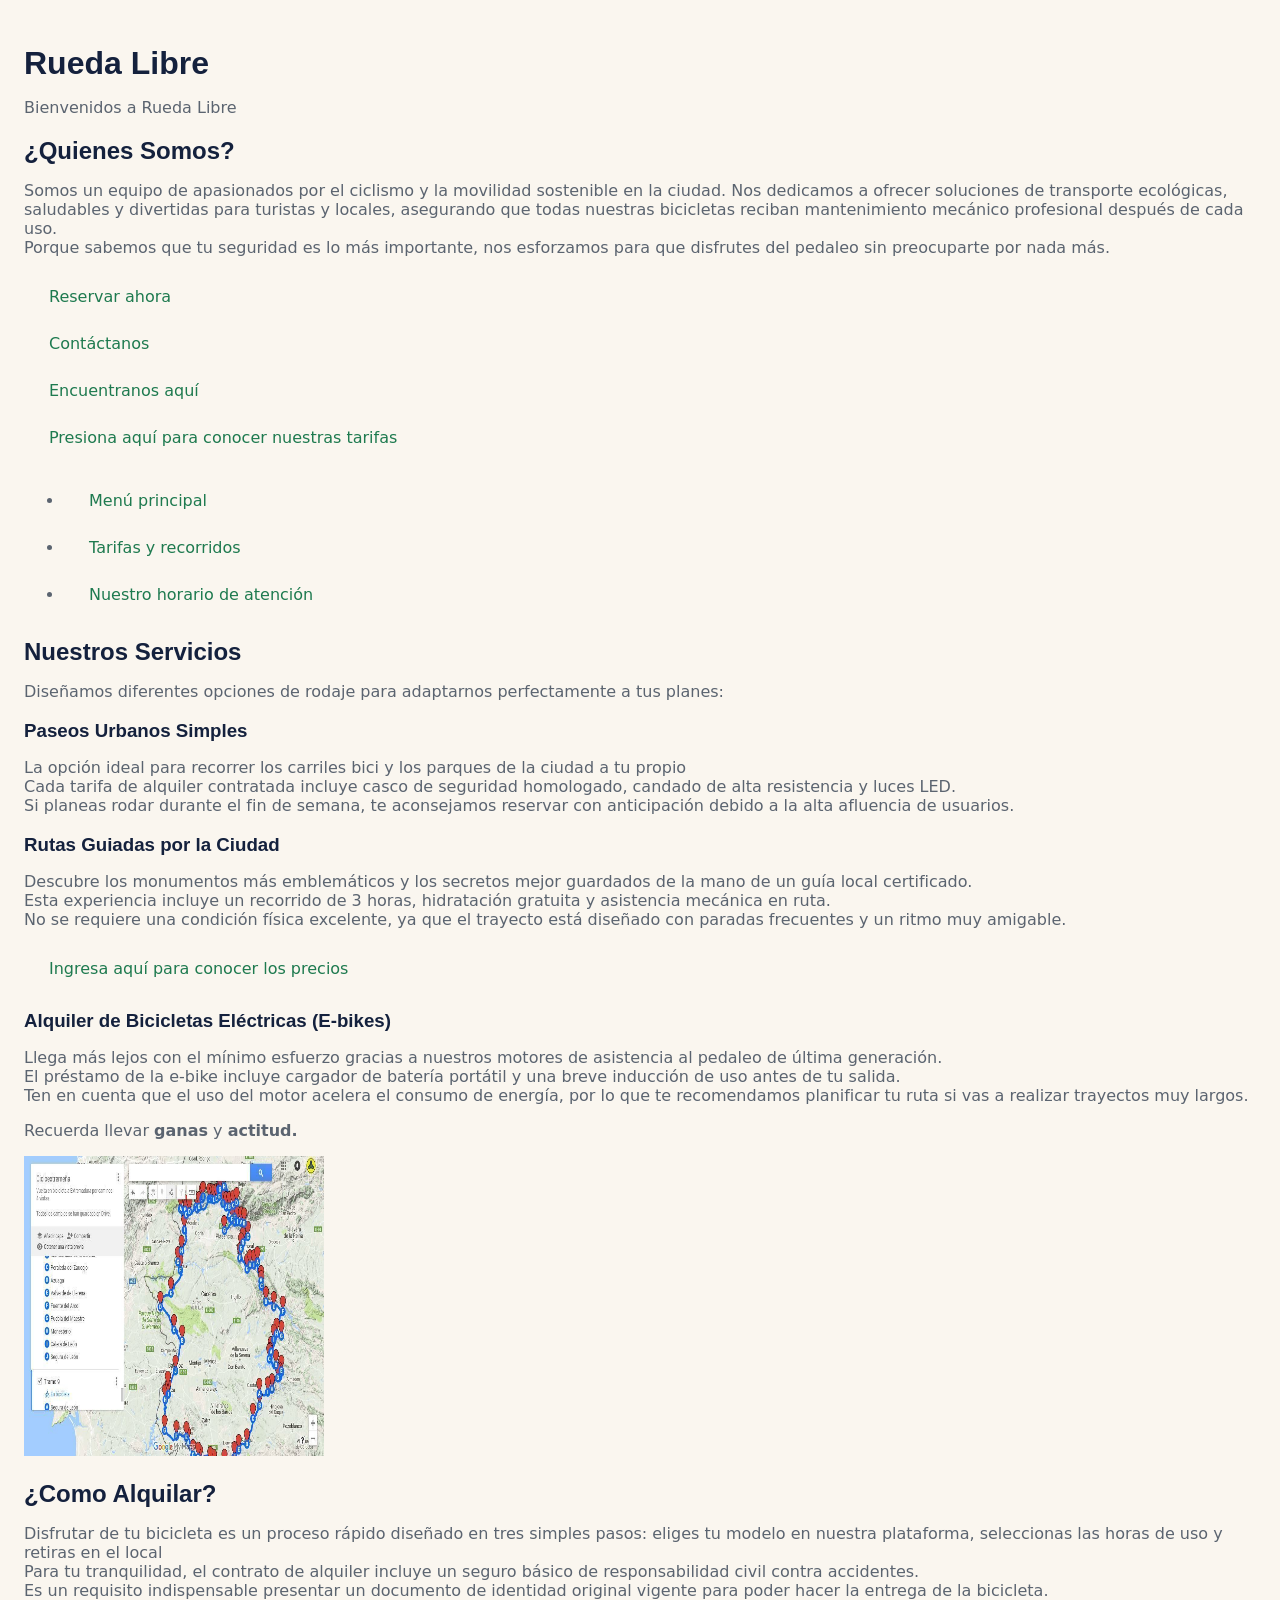
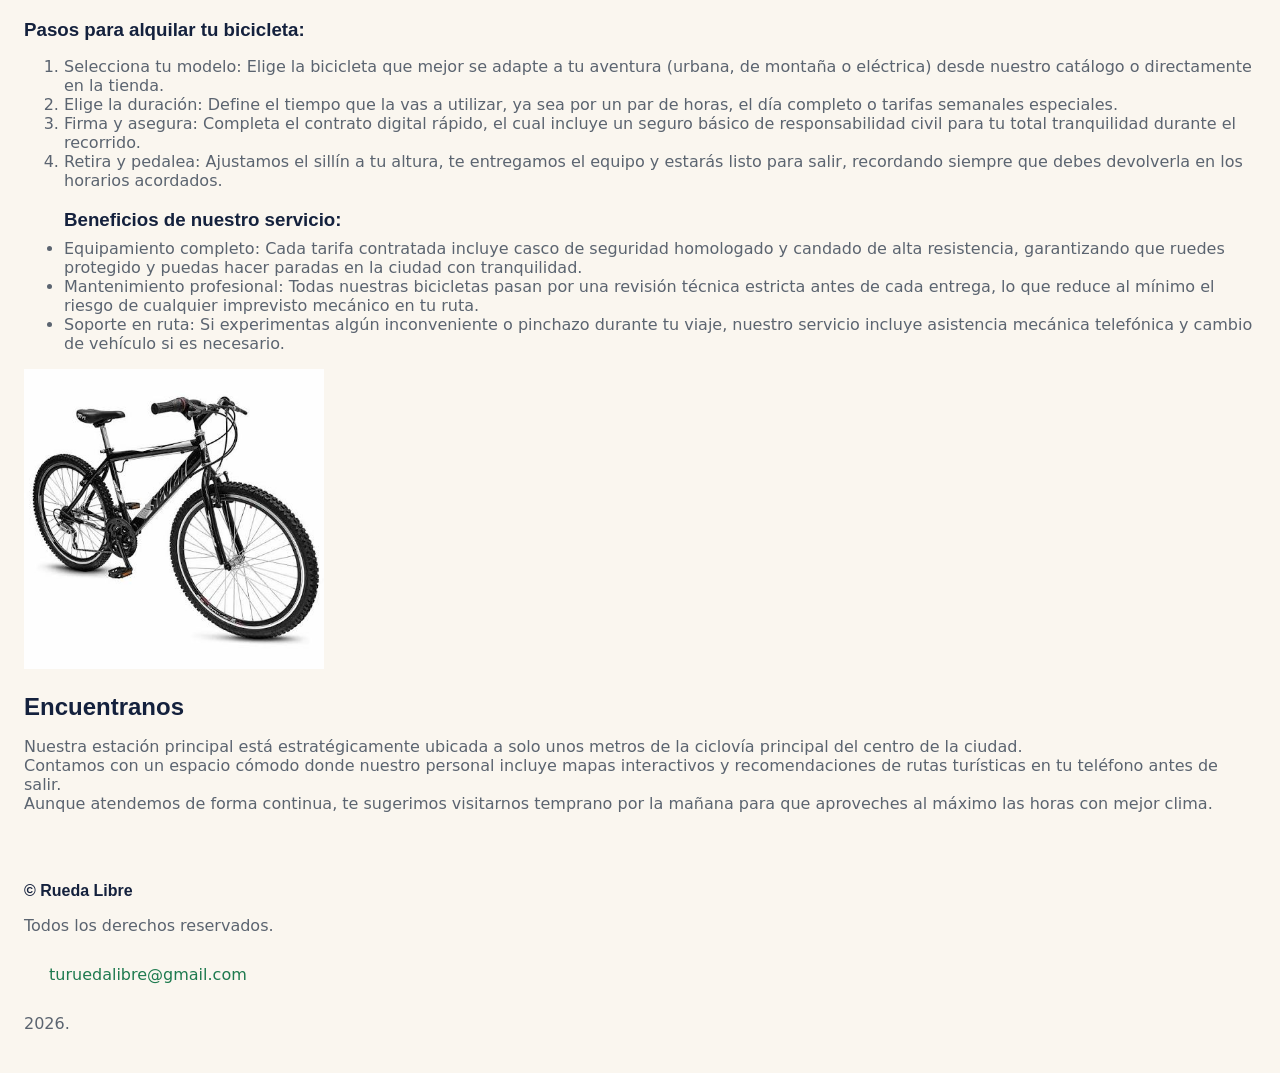
==== index.html @ e18a1ec5 "estilos con css" ====
<!DOCTYPE html>
<html lang="es">
<head>
    <meta charset="UTF-8">
    <meta name="viewport" content="width=device-width, initial-scale=1.0">
    <title>Rueda Libre | Alquiler de bicicletas en Medellìn</title>

     <link rel="stylesheet" href="css/styles.css">

<body>
    <main>
        <header>
            <h1>Rueda Libre</h1>
         <p>Bienvenidos a Rueda Libre</p>
    
    <section id="inicio">
        <article>
            <h2>¿Quienes Somos?</h2>
        <p>Somos un equipo de apasionados por el ciclismo y la movilidad sostenible en la ciudad. Nos dedicamos a ofrecer soluciones de transporte ecológicas, <br> saludables y divertidas para turistas y locales, asegurando que todas nuestras bicicletas reciban mantenimiento mecánico profesional después de cada uso. <br> Porque sabemos que tu seguridad es lo más importante, nos esforzamos para que disfrutes del pedaleo sin preocuparte por nada más. </p>
        
        </article>
        <a href="paginas/reservas.html" target="_blank">Reservar ahora</a>
        <br>
        <a href="turuedalibre@gmail.com">Contáctanos</a>
        <br>
        <a href="#encuentranos">Encuentranos aquí</a>
        <br>
        <a href="paginas/tarifas.html" target="_blank">Presiona aquí para conocer nuestras tarifas</a>

        <nav aria-label="Navegación principal">
            <ul>
                <li><a href="index.html">Menú principal</a></li>
                <li><a href="paginas/tarifas.html" target="_blank">Tarifas y recorridos</a></li>
                <li><a href="paginas/reservas.html" target="_blank">Nuestro horario de atención</a></li>
            </ul>
        </nav>

        
    </section>

        
        
        </header>
   

    </section>

    <section id="servicios">
       <article>
         <h2>Nuestros Servicios</h2>
        <p>Diseñamos diferentes opciones de rodaje para adaptarnos perfectamente a tus planes:</p>
        <h3>Paseos Urbanos Simples</h3>
        <p>La opción ideal para recorrer los carriles bici y los parques de la ciudad a tu propio <br> Cada tarifa de alquiler contratada incluye casco de seguridad homologado, candado de alta resistencia y luces LED. <br>Si planeas rodar durante el fin de semana, te aconsejamos reservar con anticipación debido a la alta afluencia de usuarios.</p>
        <h3>Rutas Guiadas por la Ciudad</h3>
        <p>Descubre los monumentos más emblemáticos y los secretos mejor guardados de la mano de un guía local certificado. <br>Esta experiencia incluye un recorrido de 3 horas, hidratación gratuita y asistencia mecánica en ruta. <br>No se requiere una condición física excelente, ya que el trayecto está diseñado con paradas frecuentes y un ritmo muy amigable.</p>

        <a href="paginas/tarifas.html#encabezado-recorridos" target="_blank">Ingresa aquí para conocer los precios</a>
        <h3>Alquiler de Bicicletas Eléctricas (E-bikes)</h3>
        <p>Llega más lejos con el mínimo esfuerzo gracias a nuestros motores de asistencia al pedaleo de última generación. <br>El préstamo de la e-bike incluye cargador de batería portátil y una breve inducción de uso antes de tu salida. <br>Ten en cuenta que el uso del motor acelera el consumo de energía, por lo que te recomendamos planificar tu ruta si vas a realizar trayectos muy largos.</p>
        <p>Recuerda llevar <strong>ganas</strong> y <strong>actitud.</strong></p>
        <img src="/img/13.jpg" alt="Ruta basica" width="300px" height="300px">
       </article>
    </section>

    <section id="alquiler">
        <article>
            <h2>¿Como Alquilar?</h2>
        <p>Disfrutar de tu bicicleta es un proceso rápido diseñado en tres simples pasos: eliges tu modelo en nuestra plataforma, seleccionas las horas de uso y retiras en el local <br>Para tu tranquilidad, el contrato de alquiler incluye un seguro básico de responsabilidad civil contra accidentes. <br>Es un requisito indispensable presentar un documento de identidad original vigente para poder hacer la entrega de la bicicleta.</p>
        <h3>Pasos para alquilar tu bicicleta:</h3>
        <ol>
            <li>Selecciona tu modelo: Elige la bicicleta que mejor se adapte a tu aventura (urbana, de montaña o eléctrica) desde nuestro catálogo o directamente en la tienda.</li>
            <li>Elige la duración: Define el tiempo que la vas a utilizar, ya sea por un par de horas, el día completo o tarifas semanales especiales.</li>
            <li>Firma y asegura: Completa el contrato digital rápido, el cual incluye un seguro básico de responsabilidad civil para tu total tranquilidad durante el recorrido.</li>
            <li>Retira y pedalea: Ajustamos el sillín a tu altura, te entregamos el equipo y estarás listo para salir, recordando siempre que debes devolverla en los horarios acordados.</li>
        </ol>
        <ul>
            <h3>Beneficios de nuestro servicio:</h3>
            <li>Equipamiento completo: Cada tarifa contratada incluye casco de seguridad homologado y candado de alta resistencia, garantizando que ruedes protegido y puedas hacer paradas en la ciudad con tranquilidad.</li>
            <li>Mantenimiento profesional: Todas nuestras bicicletas pasan por una revisión técnica estricta antes de cada entrega, lo que reduce al mínimo el riesgo de cualquier imprevisto mecánico en tu ruta.</li>
            <li>Soporte en ruta: Si experimentas algún inconveniente o pinchazo durante tu viaje, nuestro servicio incluye asistencia mecánica telefónica y cambio de vehículo si es necesario.</li>
        </ul>
        <img src="/img/images.jpeg" alt="bicleta normal" width="300px" height="300px">
        </article>
    </section>

    <section id="encuentranos">
       <article>
         <h2>Encuentranos</h2>
        <p>Nuestra estación principal está estratégicamente ubicada a solo unos metros de la ciclovía principal del centro de la ciudad. <br>Contamos con un espacio cómodo donde nuestro personal incluye mapas interactivos y recomendaciones de rutas turísticas en tu teléfono antes de salir. <br> Aunque atendemos de forma continua, te sugerimos visitarnos temprano por la mañana para que aproveches al máximo las horas con mejor clima.</p>
        <a href="https://google.com" target="_blank" rel="noopener noreferrer"> </a>

       </article>
    </section>

    </main>

    <footer>
        <h4>&copy Rueda Libre</h4><p>Todos los derechos reservados.</p>
        <p><a href="turuedalibre@gmail.com">turuedalibre@gmail.com</a></p>
        <p>2026.</p>

    </footer>
    
    
</body>
</html>
---- css/styles.css ----
:root{
    --Verde-Ruta: #1E7A4F; 
    --Naranja-Pedal: #F39A2B;
    --Azul-Noche: #14213D;
    --Crema: #FAF6EF;
    --Gris-Asfalto: #5B6470;

    --fuente-titulos: "Montserrat", "Helvetica Neue", Arial, sans-serif;
    --fuente-cuerpo: "Open Sans", system-ui, -apple-system, "Segoe UI", Roboto, sans-serif;

    --espacio-xs: 0.25rem;
    --espacio-sm: 0.5rem;
    --espacio-md: 1rem;
    --espacio-lg: 1.5rem;
    --espacio-xl: 2.5rem;

}
    
body{
    background-color: var(--Crema);
    color: var(--Gris-Asfalto);
    font-family: var(--fuente-cuerpo);
    padding: var(--espacio-md);
    bottom: var(--Verde-Ruta);
    
}

h1, h2, h3, h4, h5, h6 {
    color: var(--Azul-Noche);
    font-family: var(--fuente-titulos);
    margin-bottom: var(--espacio-sm);
}

a:link, a:visited {
  background-color: var(--Crema);
  color: var(--Verde-Ruta);
  padding: 14px 25px;
  text-align: center;
  text-decoration: none;
  display: inline-block;
}

mi.formulario {
  max-width: 400px;
  margin: 20px auto;
  padding: 20px;
  background-color: var(--Crema);
  border-radius: 8px;
  box-shadow: 0 4px 10px var(--Azul-Noche)(0, 0, 0, 0.1);
}
input[type="text"],
input[type="number"],
input[type="email"],
input[type="select"],
input[type="date"],
input[type="select"],
input[type="number"],
textarea {
  width: 100%;
  padding: 10px;
  margin: 8px 0 16px 0;
  border: 1px var(--Azul-Noche);
  border-radius: 4px;
  box-sizing: border-box;
  font-family: var(--fuente-cuerpo); 
}
label {
  font-weight: bold;
  color: var(--Azul-Noche);
  margin-bottom: 5px;
  display: block;
}
button[type="submit"] {
  width: 100%;
  background-color: var(--Crema);
  color: var(--Verde-Ruta);
  padding: 12px;
  border: 1px var(--Azul-Noche);
  border-radius: 2px;
  cursor: pointer;
  font-size: 16px;
  transition: background-color 0.3s ease;
}
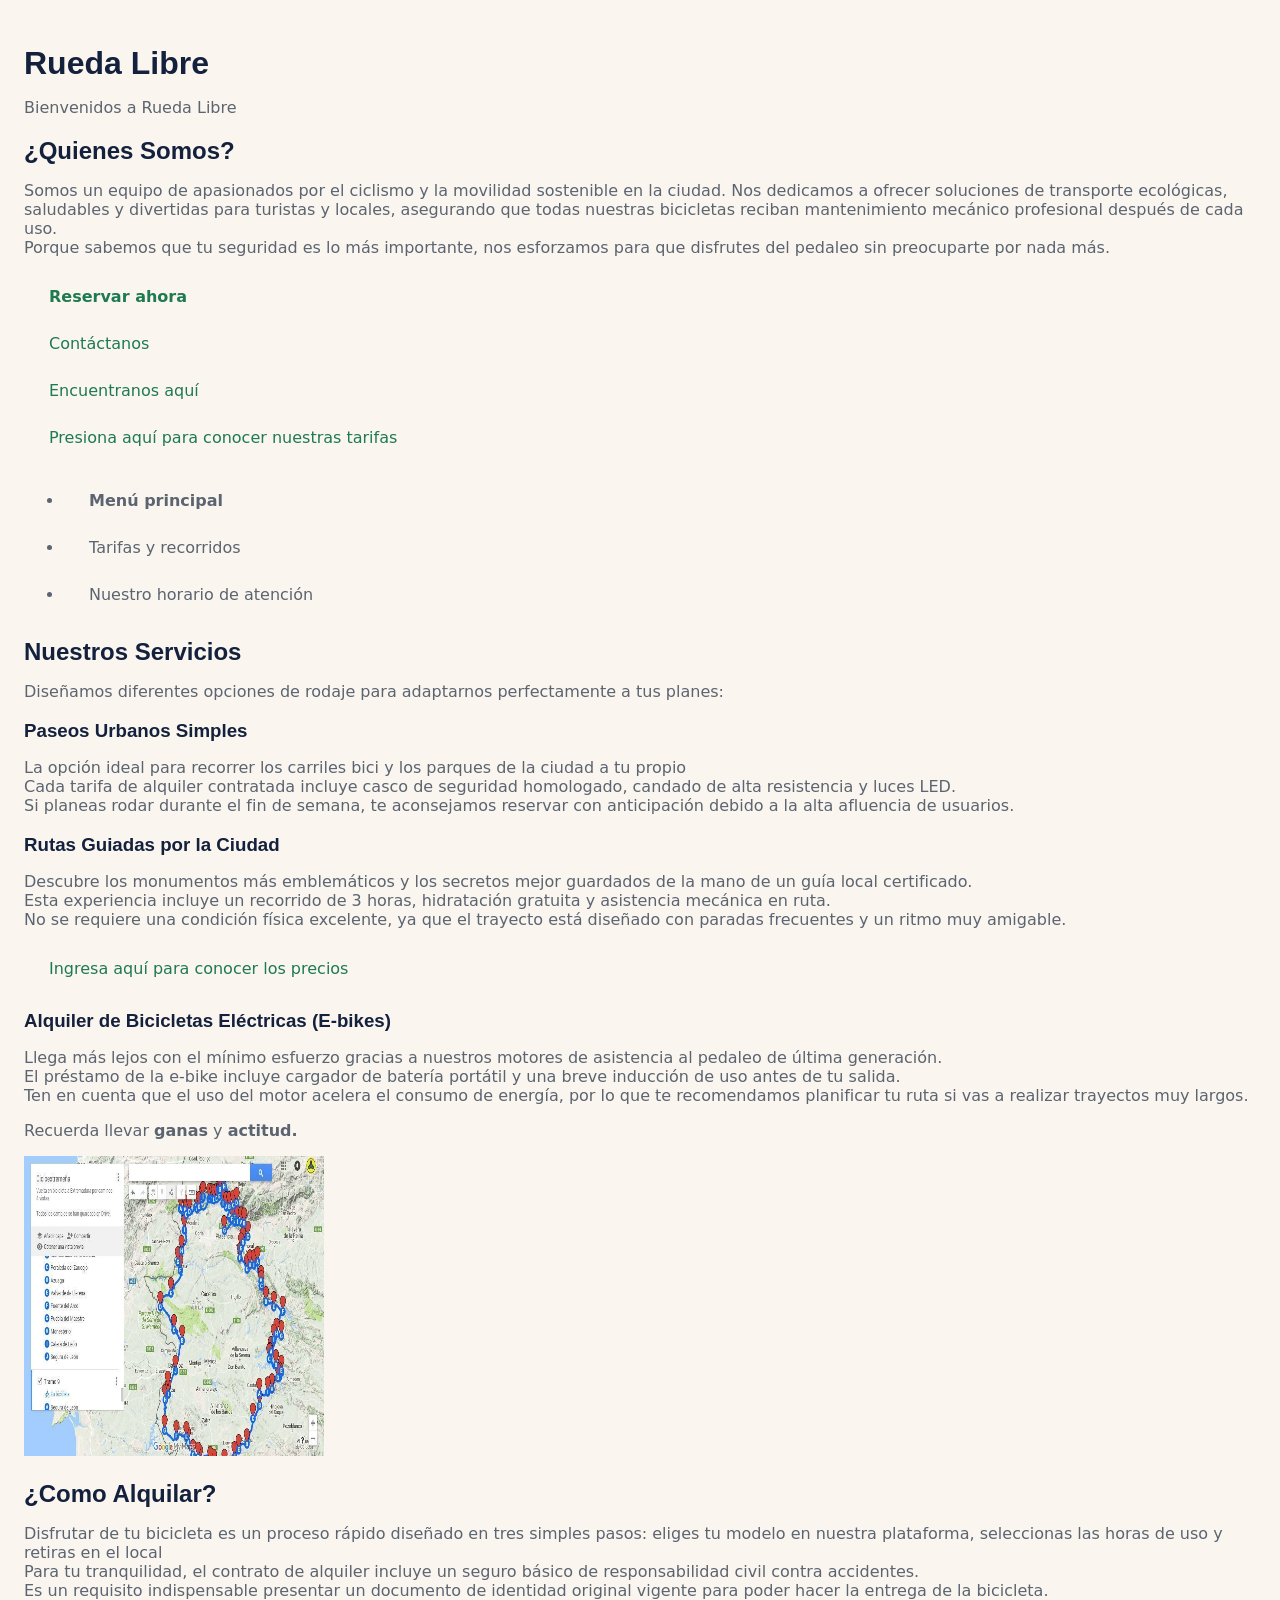
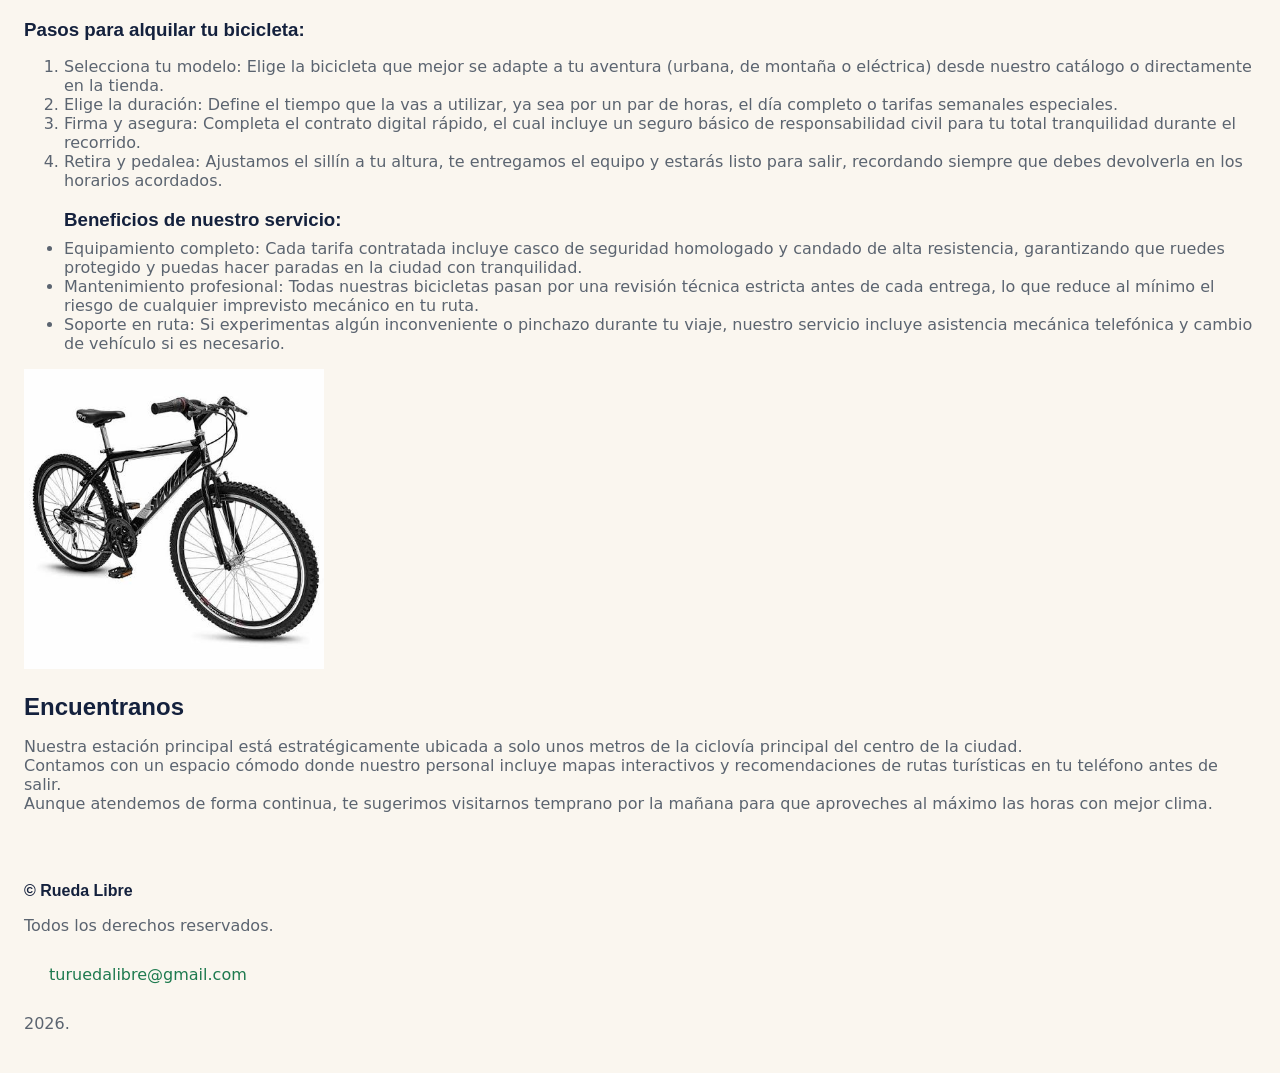
==== commit 3e6ce044: "agregue reglas de amigo" ====
--- a/index.html
+++ b/index.html
@@ -19,7 +19,7 @@
         <p>Somos un equipo de apasionados por el ciclismo y la movilidad sostenible en la ciudad. Nos dedicamos a ofrecer soluciones de transporte ecológicas, <br> saludables y divertidas para turistas y locales, asegurando que todas nuestras bicicletas reciban mantenimiento mecánico profesional después de cada uso. <br> Porque sabemos que tu seguridad es lo más importante, nos esforzamos para que disfrutes del pedaleo sin preocuparte por nada más. </p>
         
         </article>
-        <a href="paginas/reservas.html" target="_blank">Reservar ahora</a>
+        <a href="paginas/reservas.html" class="btn-reservar" target="_blank">Reservar ahora</a>
         <br>
         <a href="turuedalibre@gmail.com">Contáctanos</a>
         <br>
@@ -28,8 +28,8 @@
         <a href="paginas/tarifas.html" target="_blank">Presiona aquí para conocer nuestras tarifas</a>
 
         <nav aria-label="Navegación principal">
-            <ul>
-                <li><a href="index.html">Menú principal</a></li>
+            <ul id="menu">
+                <li><a href="index.html" class="activo">Menú principal</a></li>
                 <li><a href="paginas/tarifas.html" target="_blank">Tarifas y recorridos</a></li>
                 <li><a href="paginas/reservas.html" target="_blank">Nuestro horario de atención</a></li>
             </ul>
--- a/css/styles.css
+++ b/css/styles.css
@@ -82,4 +82,49 @@
   transition: background-color 0.3s ease;
 }
 
+#menu a {
+  color: var(--gris-asfalto);
+}
 
+#menu a.activo {
+  color: var(--verde-ruta);
+  font-weight: 600;
+}
+#menu a:hover {
+  color: var(--Verde-Ruta);
+}
+#menu a:focus-visible {
+  outline: 3px solid var(--verde-ruta);
+  outline-offset: 3px;
+  background-color: var(--Verde-Ruta)(0, 0, 0, 0.06);
+}
+
+.btn-reservar {
+  display: inline-block;
+  padding: 0.75rem 1.5rem;
+  border: 2px solid var(--verde-ruta);
+  border-radius: 6px;
+  background-color: var(--Crema);
+  color: var(--Verde-Ruta);          
+  font-weight: 600;
+  text-decoration: none;
+  text-align: center;
+  cursor: pointer;
+  transition: background-color 0.2s, color 0.2s, border-color 0.2s;
+}
+.btn-reservar:hover {
+  background-color: var(--verde-ruta);
+  color: var(--Naranja-Pedal);
+}
+.btn-reservar:focus-visible {
+  outline: 3px solid var(--Gris-Asfalto);
+  outline-offset: 3px;
+}
+
+#menu a:focus-visible {
+  outline: 3px solid var(--verde-ruta);
+  outline-offset: 3px;
+}
+#menu li:focus-within {
+  background-color: rgba(0, 0, 0, 0.06);
+}
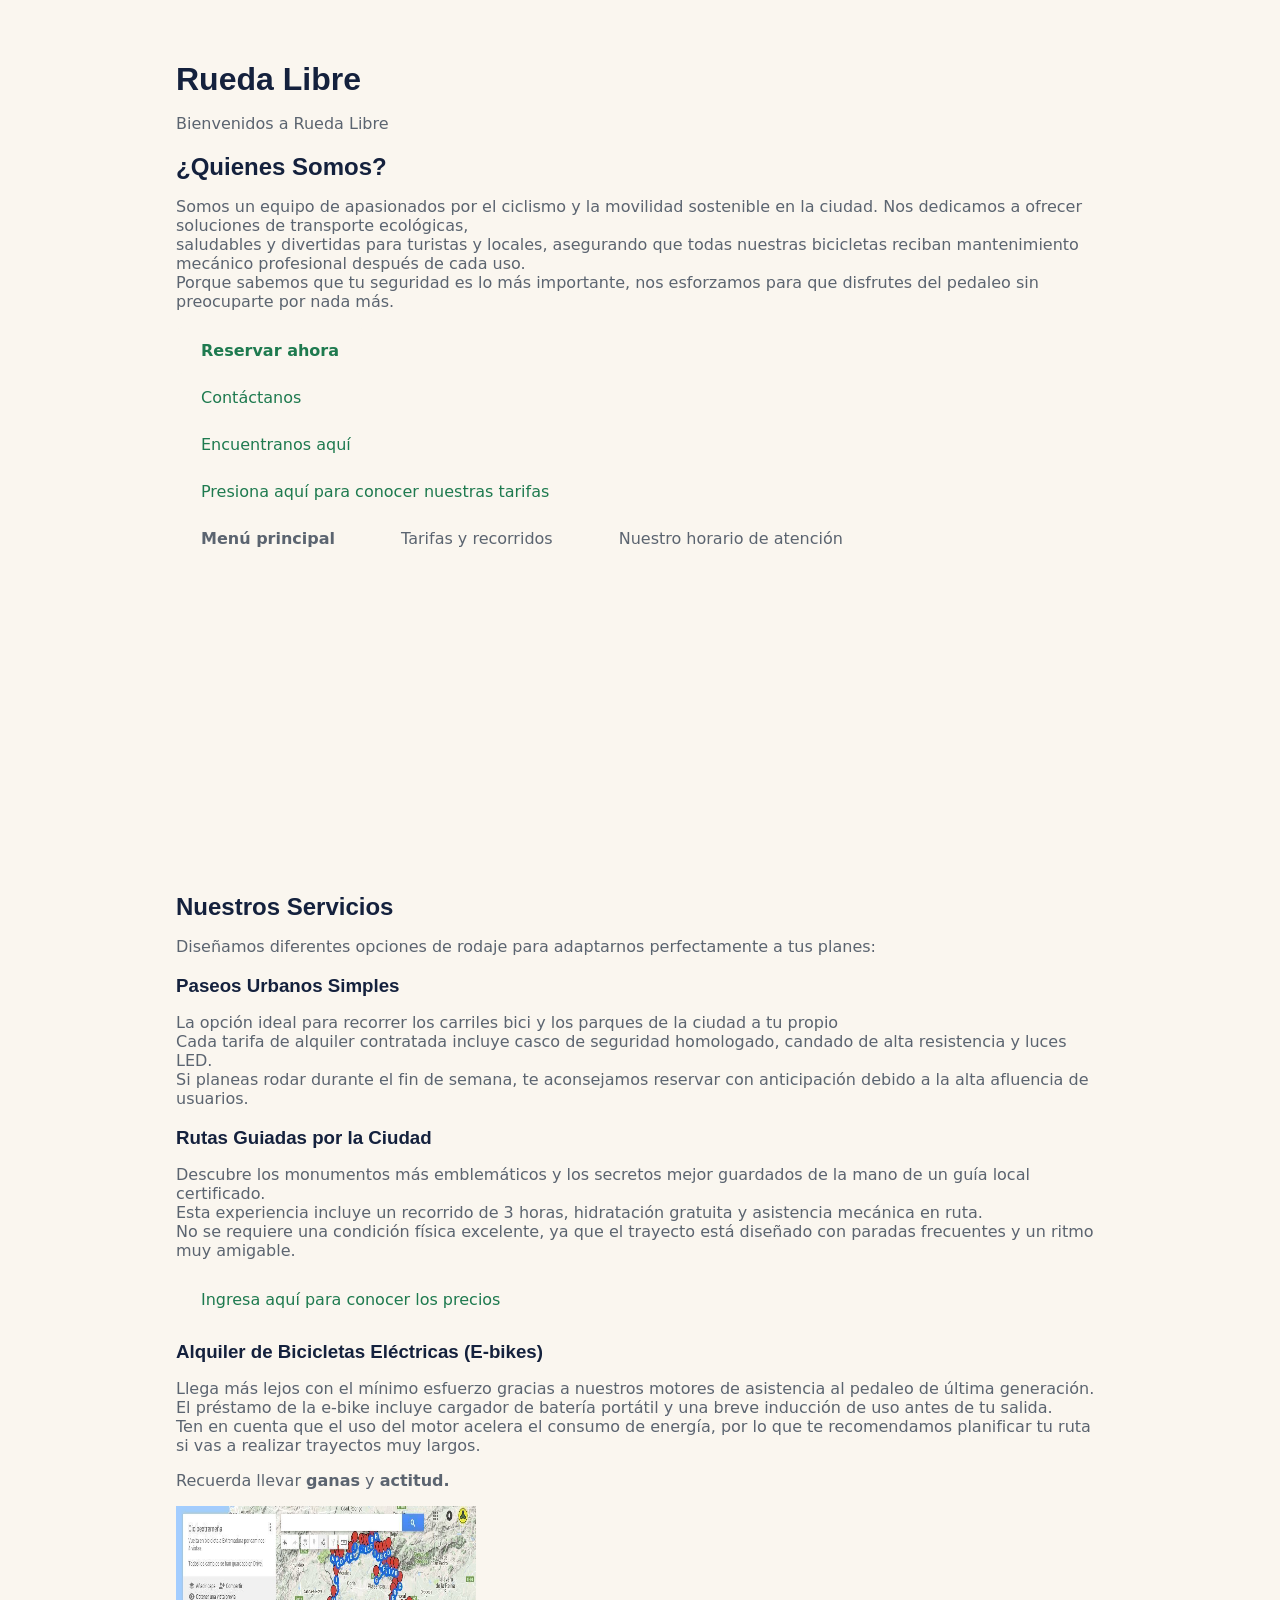
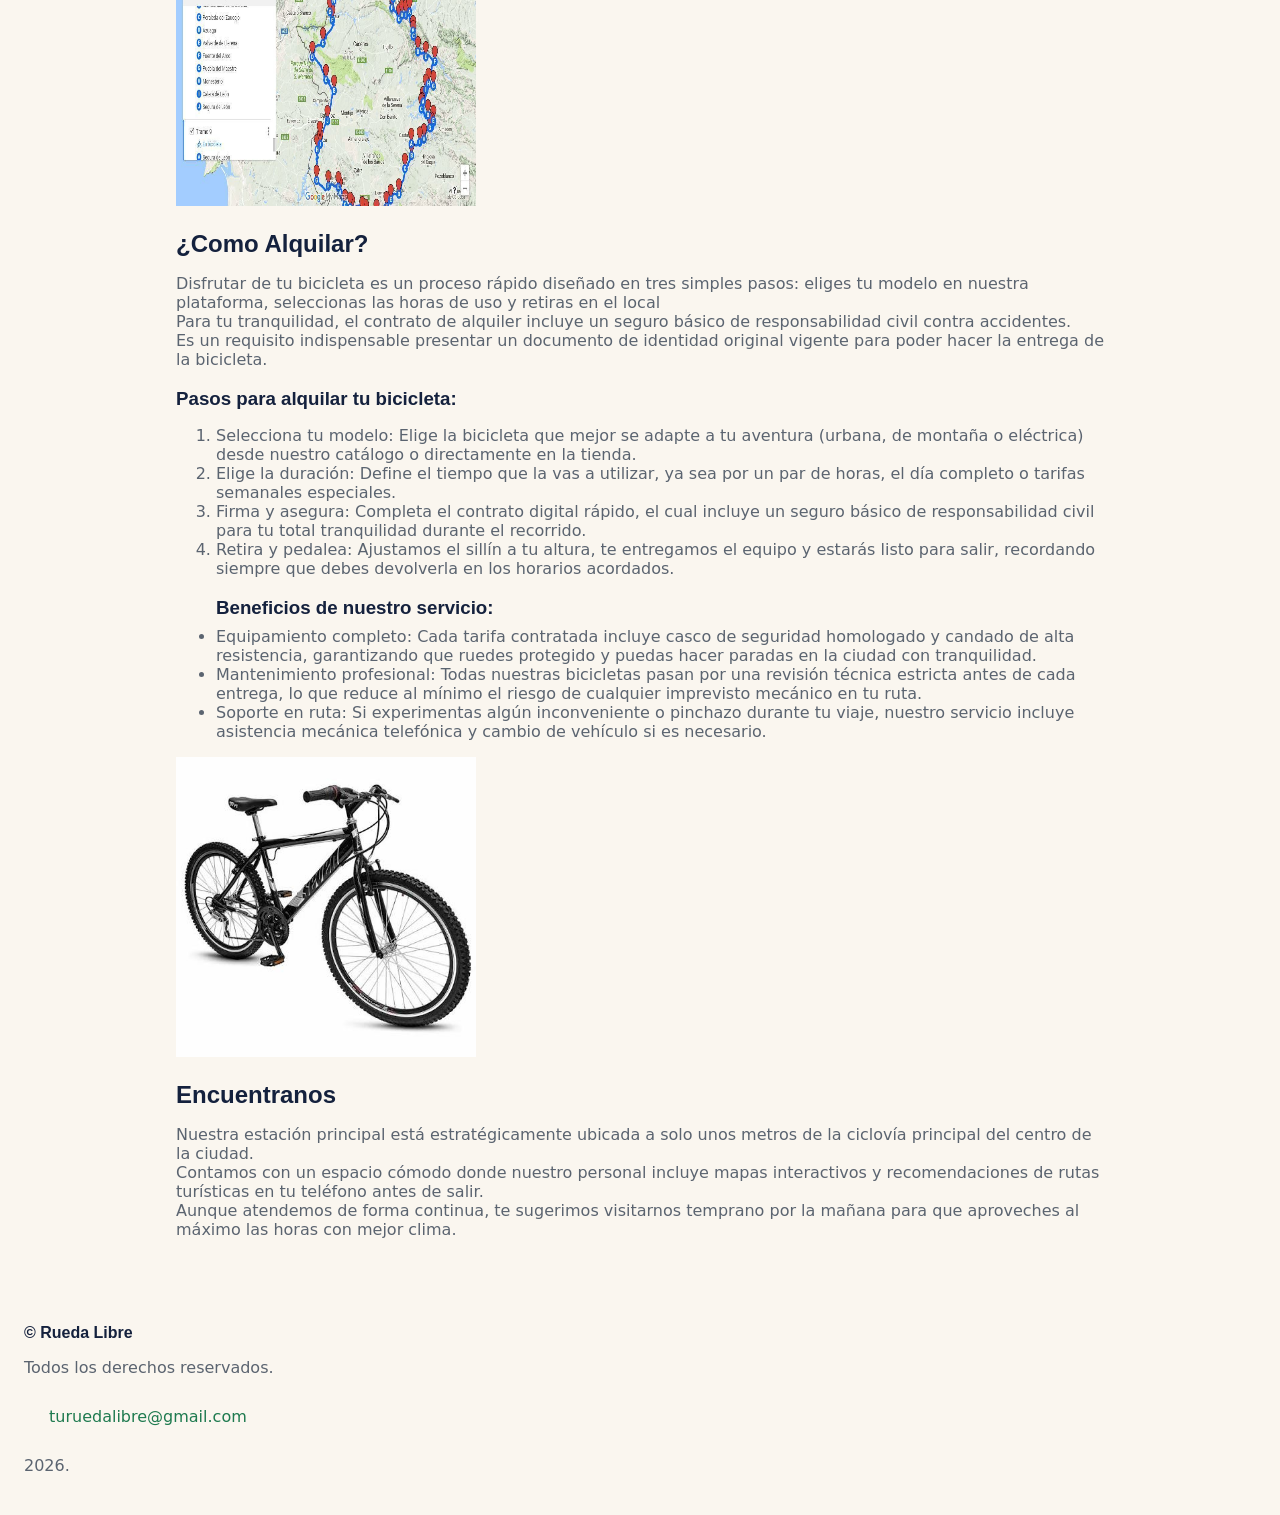
==== commit 152f910c: "cambios con box-sizing" ====
--- a/index.html
+++ b/index.html
@@ -13,7 +13,7 @@
             <h1>Rueda Libre</h1>
          <p>Bienvenidos a Rueda Libre</p>
     
-    <section id="inicio">
+    <section id="inicio" class="portada">
         <article>
             <h2>¿Quienes Somos?</h2>
         <p>Somos un equipo de apasionados por el ciclismo y la movilidad sostenible en la ciudad. Nos dedicamos a ofrecer soluciones de transporte ecológicas, <br> saludables y divertidas para turistas y locales, asegurando que todas nuestras bicicletas reciban mantenimiento mecánico profesional después de cada uso. <br> Porque sabemos que tu seguridad es lo más importante, nos esforzamos para que disfrutes del pedaleo sin preocuparte por nada más. </p>
--- a/css/styles.css
+++ b/css/styles.css
@@ -1,3 +1,13 @@
+html {
+  box-sizing: border-box;
+}
+
+*,
+*::before,
+*::after {
+  box-sizing: inherit;
+}
+
 :root{
     --Verde-Ruta: #1E7A4F; 
     --Naranja-Pedal: #F39A2B;
@@ -14,6 +24,16 @@
     --espacio-lg: 1.5rem;
     --espacio-xl: 2.5rem;
 
+}
+
+main {
+  max-width: 60rem;
+  margin-inline: auto;
+  padding: var(--espacio-md);
+}
+
+.portada {
+  min-height: 80vh;
 }
     
 body{
@@ -127,4 +147,96 @@
 }
 #menu li:focus-within {
   background-color: rgba(0, 0, 0, 0.06);
-}+}
+
+#btabla {
+  width: 100%;
+  border-collapse: collapse;
+  font-family: Arial, sans-serif;
+  margin: 20px 0;
+}
+
+#btabla th, 
+#btabla td {
+  padding: 12px;
+  border: 1px solid var(--Gris-Asfalto);
+  text-align: left;
+}
+
+#btabla th {
+  background-color: var(--Azul-Noche);
+  color: var(--Crema);
+}
+
+#btabla tbody tr:nth-child(even) {
+  background-color: var(--Crema);
+}
+#btabla {
+  width: 50%;
+  border-collapse: collapse;
+  font-family: var(--fuente-cuerpo);
+  margin: 20px 0;
+}
+
+
+#rtabla th, 
+#rtabla td {
+  padding: 12px;
+  border: 1px solid var(--Gris-Asfalto);
+  text-align: left;
+}
+
+#rtabla th {
+  background-color: var(--Azul-Noche);
+  color: var(--Crema);
+}
+
+#rtabla tbody tr:nth-child(even) {
+  background-color: var(--Crema);
+}
+
+#rtabla {
+  width: 50%;
+  border-collapse: collapse;
+  font-family: var(--fuente-cuerpo);
+  margin: 20px 0;
+}
+
+
+.servicios {
+  display: flex;
+  flex-wrap: wrap;
+  gap: var(--espacio-md);              
+}
+
+
+.servicios {
+  flex: 1 1 15rem;
+  padding: var(--espacio-md);          
+  border: 1px solid var(--gris-asfalto);
+  border-radius: var(--espacio-sm);        
+}
+
+
+.servicios img {
+  width: 100%;
+  height: auto;
+  display: block;
+  border-radius: var(--espacio-sm);
+}
+
+#menu {
+  display: flex;
+  gap: var(--espacio-md);
+  list-style: none;
+  margin: 0;
+  padding: 0;
+}
+
+
+
+
+
+
+
+
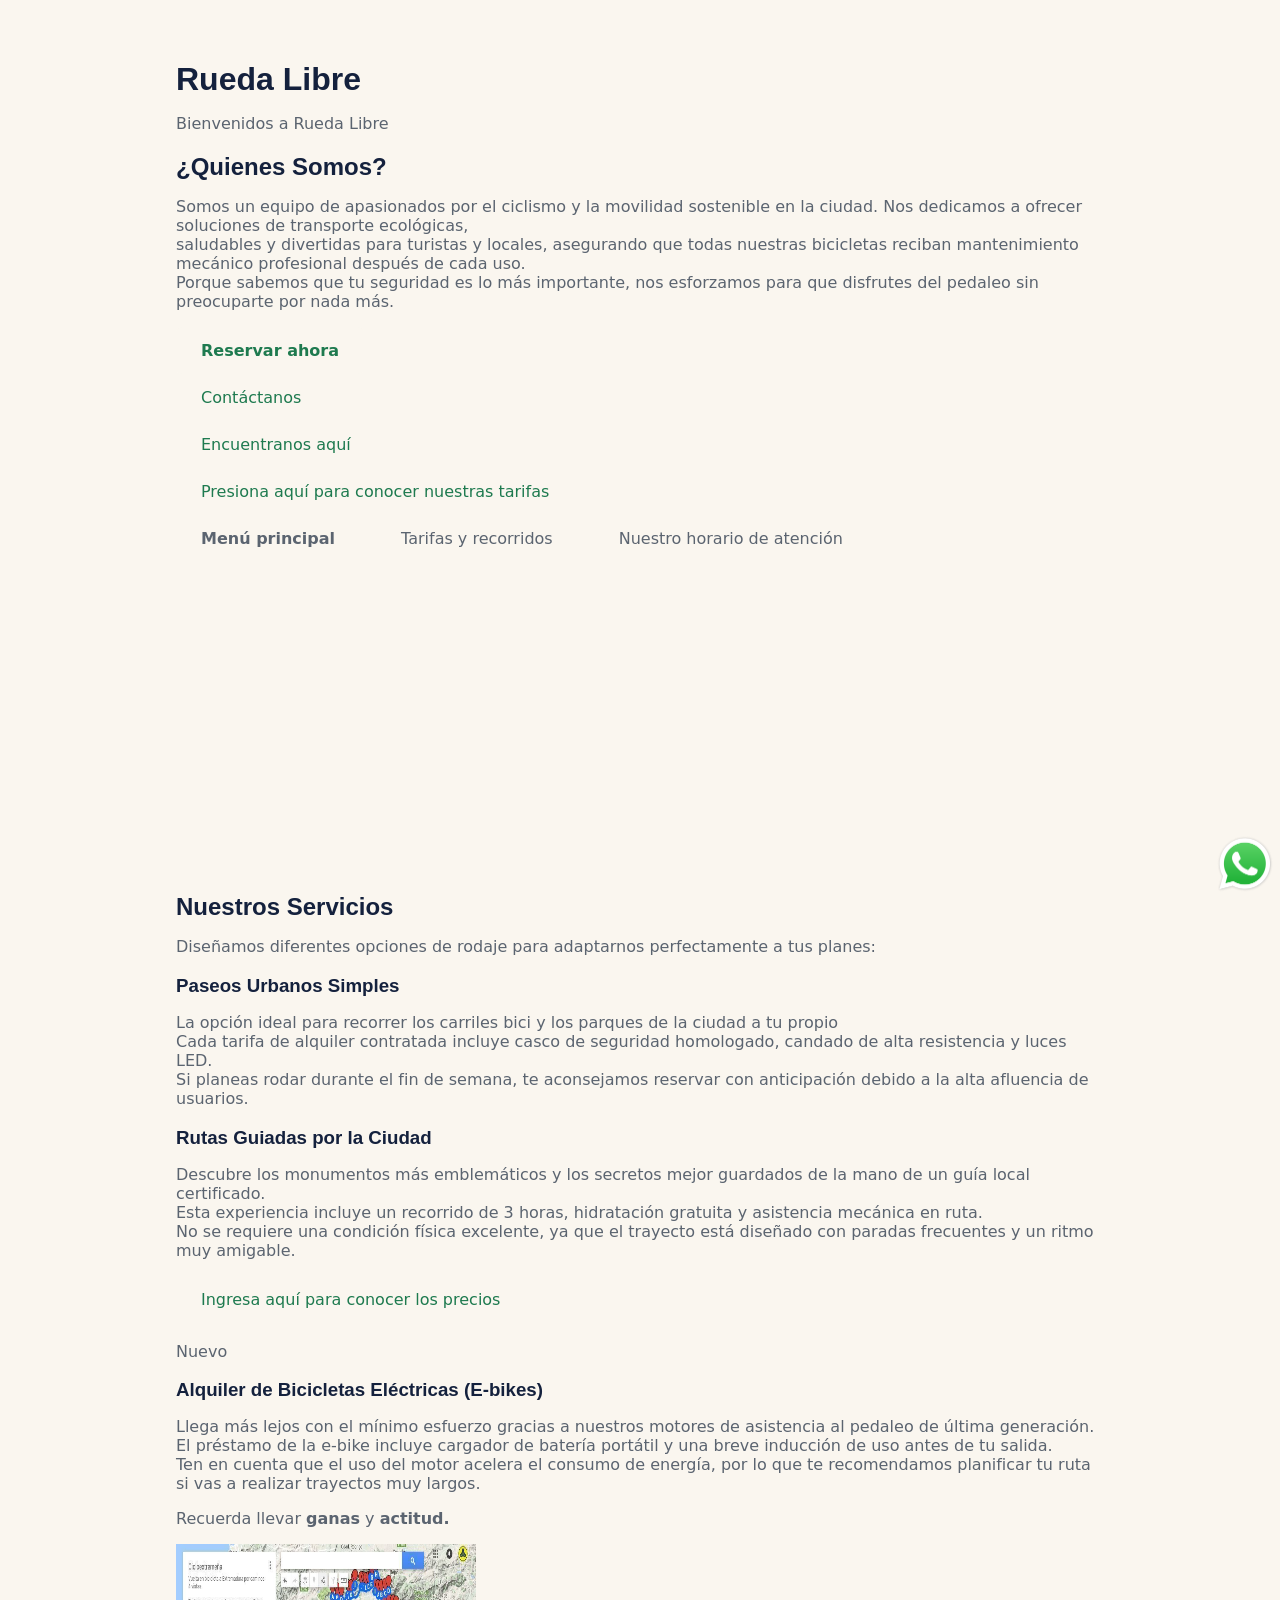
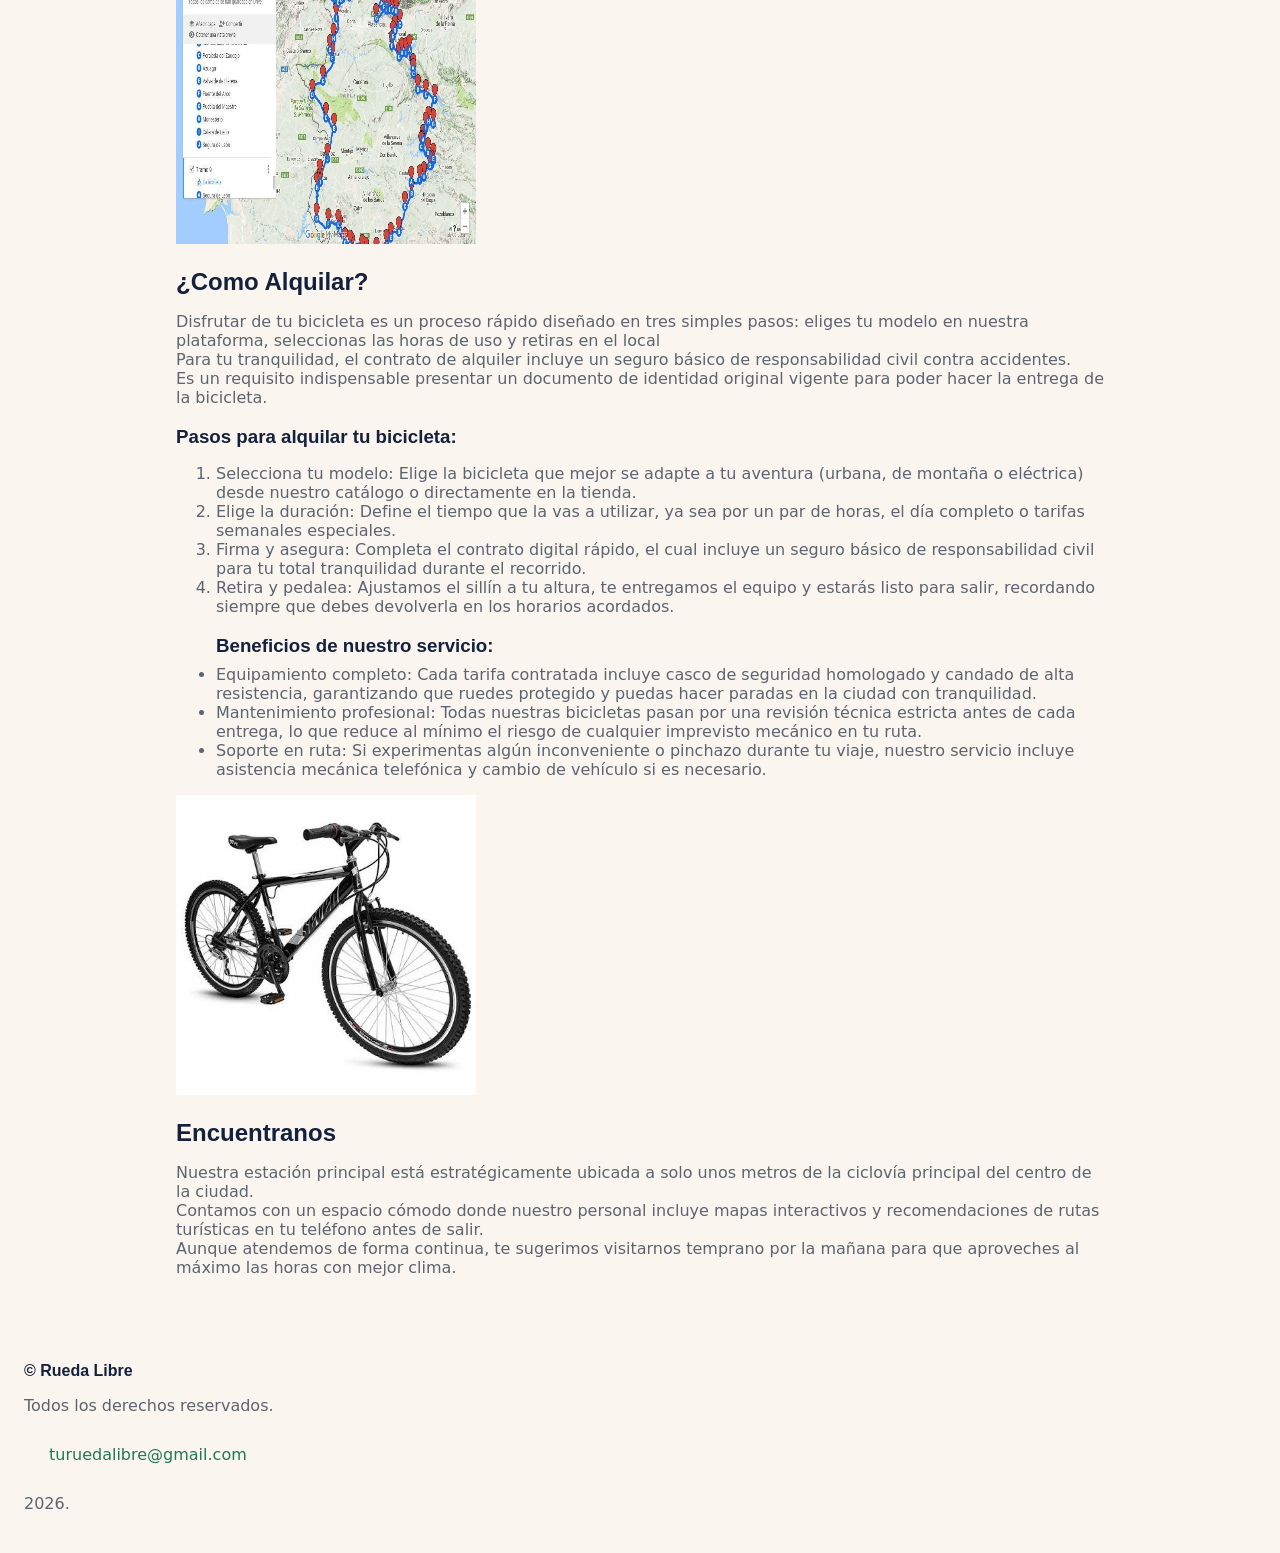
==== commit 7f25dc4b: "Lanzamiento oficial Rueda Libre v1.0" ====
--- a/index.html
+++ b/index.html
@@ -9,7 +9,7 @@
 
 <body>
     <main>
-        <header>
+         <header>
             <h1>Rueda Libre</h1>
          <p>Bienvenidos a Rueda Libre</p>
     
@@ -55,7 +55,10 @@
         <p>Descubre los monumentos más emblemáticos y los secretos mejor guardados de la mano de un guía local certificado. <br>Esta experiencia incluye un recorrido de 3 horas, hidratación gratuita y asistencia mecánica en ruta. <br>No se requiere una condición física excelente, ya que el trayecto está diseñado con paradas frecuentes y un ritmo muy amigable.</p>
 
         <a href="paginas/tarifas.html#encabezado-recorridos" target="_blank">Ingresa aquí para conocer los precios</a>
-        <h3>Alquiler de Bicicletas Eléctricas (E-bikes)</h3>
+        <br>
+        <br>
+        <span class="etiqueta-nuevo">Nuevo</span>
+        <h3 id="alquiler">Alquiler de Bicicletas Eléctricas (E-bikes)</h3>
         <p>Llega más lejos con el mínimo esfuerzo gracias a nuestros motores de asistencia al pedaleo de última generación. <br>El préstamo de la e-bike incluye cargador de batería portátil y una breve inducción de uso antes de tu salida. <br>Ten en cuenta que el uso del motor acelera el consumo de energía, por lo que te recomendamos planificar tu ruta si vas a realizar trayectos muy largos.</p>
         <p>Recuerda llevar <strong>ganas</strong> y <strong>actitud.</strong></p>
         <img src="/img/13.jpg" alt="Ruta basica" width="300px" height="300px">
@@ -100,6 +103,10 @@
         <p>2026.</p>
 
     </footer>
+
+     <a href="https://wa.me/573000000000" class="btn-whatsapp" target="_blank" rel="noopener noreferrer">
+             <img src="img/WhatsApp.svg.webp" alt="WhatsApp">
+        </a>
     
     
 </body>
--- a/css/styles.css
+++ b/css/styles.css
@@ -1,3 +1,4 @@
+/*tamaños de caja y alturas relativas*/
 html {
   box-sizing: border-box;
 }
@@ -8,12 +9,24 @@
   box-sizing: inherit;
 }
 
+main {
+  max-width: 60rem;
+  margin-inline: auto;
+  padding: var(--espacio-md);
+}
+
+.portada {
+  min-height: 80vh;
+}
+
+/*raíz y variables*/
 :root{
     --Verde-Ruta: #1E7A4F; 
     --Naranja-Pedal: #F39A2B;
     --Azul-Noche: #14213D;
     --Crema: #FAF6EF;
     --Gris-Asfalto: #5B6470;
+    --color-menu: rgba(0, 0, 0, 0.06);
 
     --fuente-titulos: "Montserrat", "Helvetica Neue", Arial, sans-serif;
     --fuente-cuerpo: "Open Sans", system-ui, -apple-system, "Segoe UI", Roboto, sans-serif;
@@ -26,16 +39,8 @@
 
 }
 
-main {
-  max-width: 60rem;
-  margin-inline: auto;
-  padding: var(--espacio-md);
-}
-
-.portada {
-  min-height: 80vh;
-}
-    
+
+  /*coloración y fuentes de tipografía*/  
 body{
     background-color: var(--Crema);
     color: var(--Gris-Asfalto);
@@ -60,6 +65,7 @@
   display: inline-block;
 }
 
+/*formulario*/
 mi.formulario {
   max-width: 400px;
   margin: 20px auto;
@@ -102,6 +108,7 @@
   transition: background-color 0.3s ease;
 }
 
+/*organización de la lista de el menú*/
 #menu a {
   color: var(--gris-asfalto);
 }
@@ -117,6 +124,14 @@
   outline: 3px solid var(--verde-ruta);
   outline-offset: 3px;
   background-color: var(--Verde-Ruta)(0, 0, 0, 0.06);
+}
+
+#menu {
+  display: flex;
+  gap: var(--espacio-md);
+  list-style: none;
+  margin: 0;
+  padding: 0;
 }
 
 .btn-reservar {
@@ -149,6 +164,7 @@
   background-color: rgba(0, 0, 0, 0.06);
 }
 
+/*tablas*/
 #btabla {
   width: 100%;
   border-collapse: collapse;
@@ -202,7 +218,7 @@
   margin: 20px 0;
 }
 
-
+/*organización de margen y rellenos de espacios en "nuestros servicios*/
 .servicios {
   display: flex;
   flex-wrap: wrap;
@@ -225,18 +241,55 @@
   border-radius: var(--espacio-sm);
 }
 
-#menu {
-  display: flex;
-  gap: var(--espacio-md);
-  list-style: none;
-  margin: 0;
-  padding: 0;
-}
-
-
-
-
-
-
-
-
+
+/*etiquta de nuevo*/
+#alquiler {
+  position: relative;
+}
+
+#etiqueta-nuevo {
+  position: absolute;
+  top: var(--espacio-md);             
+  right: var(--espacio-md);             
+  padding: 0.25rem 0.75rem;
+  border-radius: var(--radio);         
+  background-color: var(--Crema);
+  color: var(--Verde-Ruta);           
+  font-size: 0.875rem;
+  font-weight: 600;
+  line-height: 1.2;
+}
+
+/*link y logo de whatsapp*/
+.btn-whatsapp {
+    position: fixed;
+    bottom: 20px;          
+    right: 30px;           
+    width: 60px;            
+    height: 60px;           
+    background-color: var(--Verde-Ruta); 
+    border-radius: 50px;   
+    display: flex;
+    justify-content: center;
+    align-items: center;
+    box-shadow: var(--Crema); 
+    z-index: 9999;         
+    transition: transform 0.3s ease; 
+}
+
+
+.btn-whatsapp:hover {
+    transform: scale(1.1);  
+}
+
+
+.btn-whatsapp img {
+    width: 60px;
+    height: 60px;
+    align-items: center;
+    right: 30px;
+    
+}
+
+
+
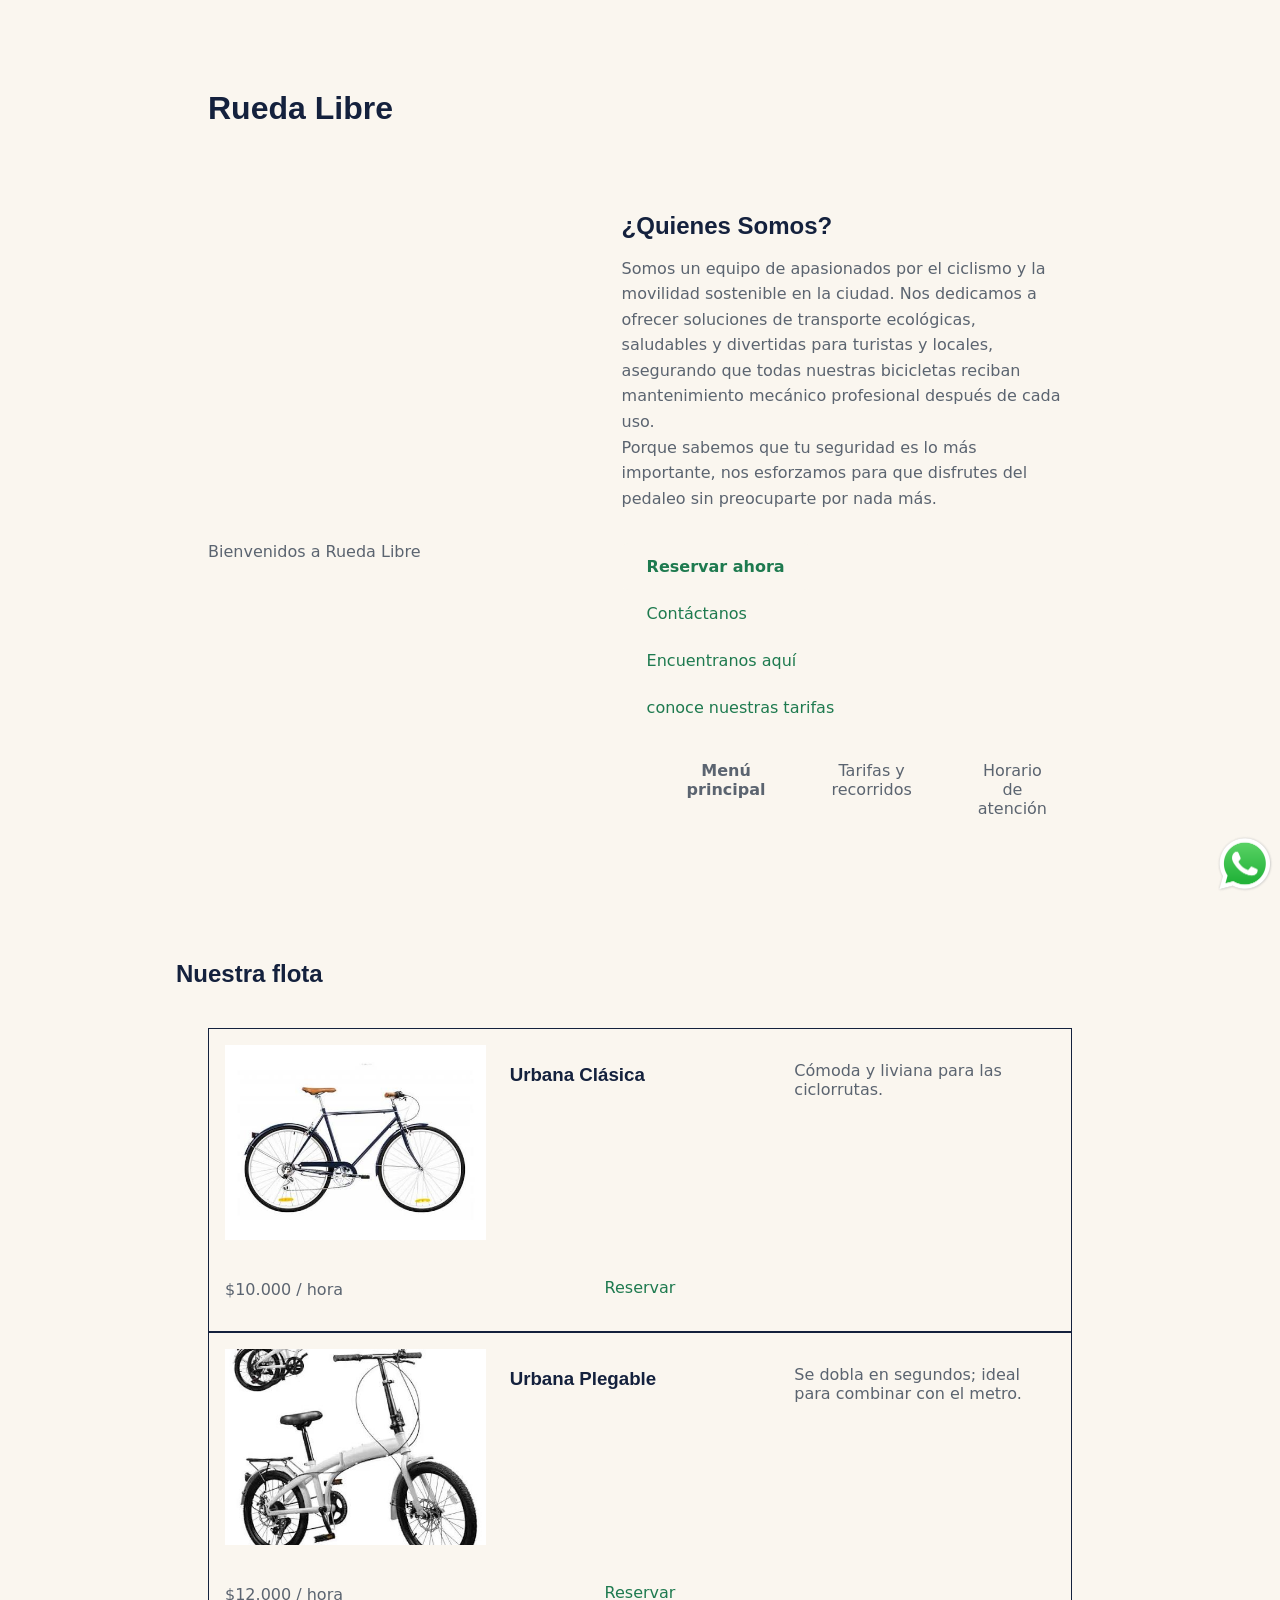
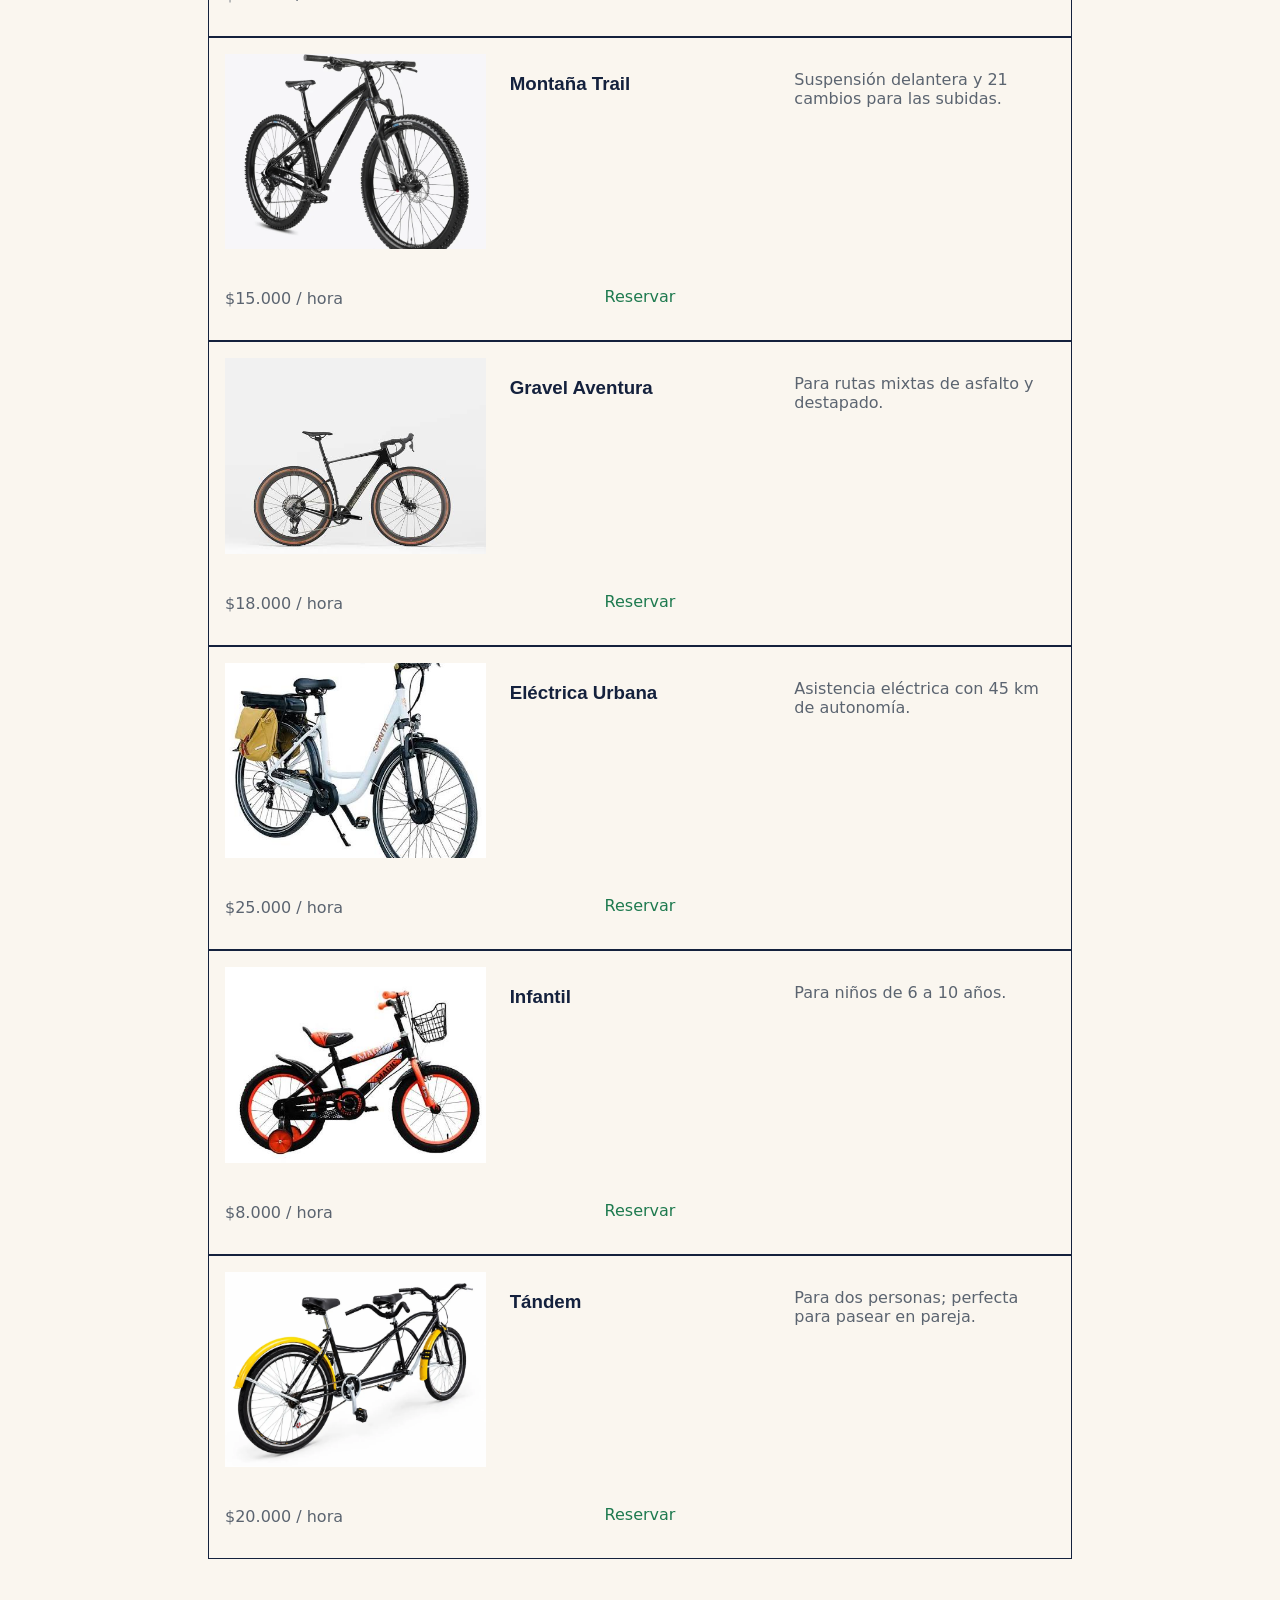
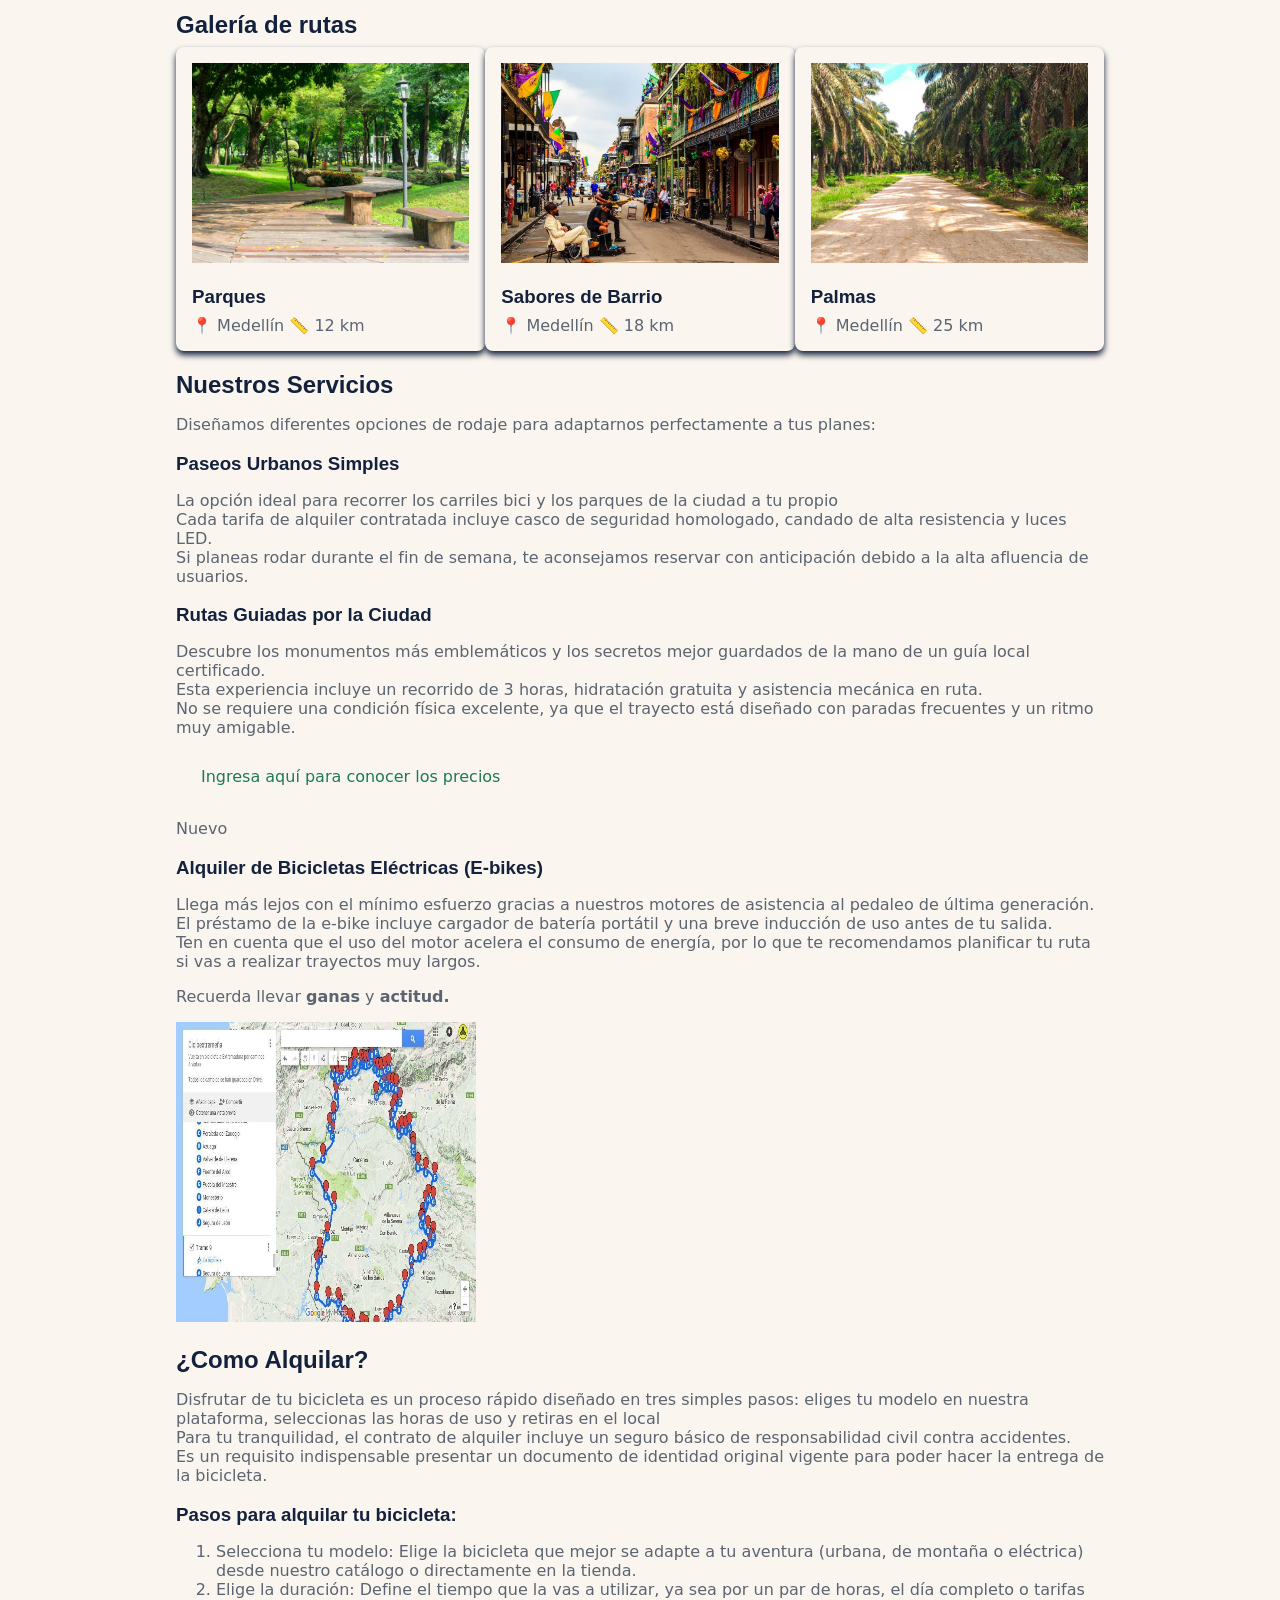
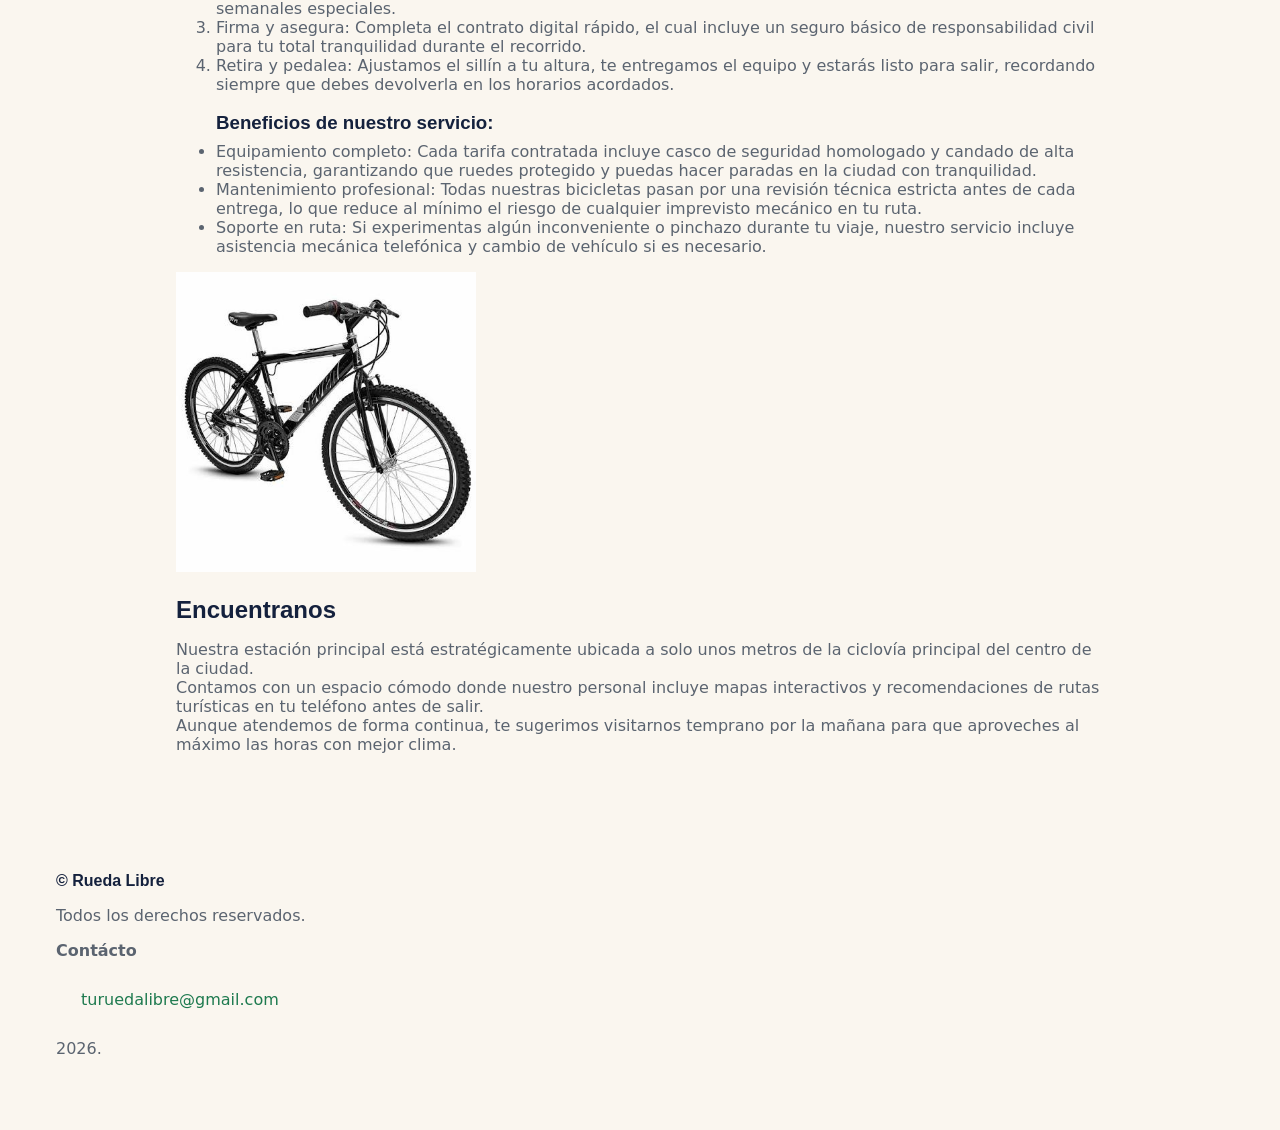
==== commit c684e9f9: "flex y grid incluidos, transiciòn a semana 2" ====
--- a/index.html
+++ b/index.html
@@ -3,44 +3,118 @@
 <head>
     <meta charset="UTF-8">
     <meta name="viewport" content="width=device-width, initial-scale=1.0">
-    <title>Rueda Libre | Alquiler de bicicletas en Medellìn</title>
+    <title>Rueda Libre | Alquiler de bicicletas en Medellín</title>
 
      <link rel="stylesheet" href="css/styles.css">
 
 <body>
     <main>
-         <header>
+      <header class="rlencabezado">
             <h1>Rueda Libre</h1>
-         <p>Bienvenidos a Rueda Libre</p>
+            <br>
+            <p>Bienvenidos a Rueda Libre</p>
     
-    <section id="inicio" class="portada">
-        <article>
+        <section id="inicio" class="portada">
+          <article>
             <h2>¿Quienes Somos?</h2>
-        <p>Somos un equipo de apasionados por el ciclismo y la movilidad sostenible en la ciudad. Nos dedicamos a ofrecer soluciones de transporte ecológicas, <br> saludables y divertidas para turistas y locales, asegurando que todas nuestras bicicletas reciban mantenimiento mecánico profesional después de cada uso. <br> Porque sabemos que tu seguridad es lo más importante, nos esforzamos para que disfrutes del pedaleo sin preocuparte por nada más. </p>
-        
-        </article>
-        <a href="paginas/reservas.html" class="btn-reservar" target="_blank">Reservar ahora</a>
-        <br>
-        <a href="turuedalibre@gmail.com">Contáctanos</a>
-        <br>
-        <a href="#encuentranos">Encuentranos aquí</a>
-        <br>
-        <a href="paginas/tarifas.html" target="_blank">Presiona aquí para conocer nuestras tarifas</a>
+            <p>Somos un equipo de apasionados por el ciclismo y la movilidad sostenible en la ciudad. Nos dedicamos a ofrecer soluciones de transporte ecológicas, <br> saludables y divertidas para turistas y locales, asegurando que todas nuestras bicicletas reciban mantenimiento mecánico profesional después de cada uso. <br> Porque sabemos que tu seguridad es lo más importante, nos esforzamos para que disfrutes del pedaleo sin preocuparte por nada más. </p>
+          </article>
 
-        <nav aria-label="Navegación principal">
+          <a href="paginas/reservas.html" class="btn-reservar" target="_blank">Reservar ahora</a>
+          <br>
+          <a href="turuedalibre@gmail.com">Contáctanos</a>
+          <br>
+          <a href="#encuentranos">Encuentranos aquí</a>
+          <br>
+          <a href="paginas/tarifas.html" target="_blank">conoce nuestras tarifas</a>
+
+          <nav aria-label="Navegación principal">
             <ul id="menu">
                 <li><a href="index.html" class="activo">Menú principal</a></li>
                 <li><a href="paginas/tarifas.html" target="_blank">Tarifas y recorridos</a></li>
-                <li><a href="paginas/reservas.html" target="_blank">Nuestro horario de atención</a></li>
+                <li><a href="paginas/reservas.html" target="_blank">Horario de atención</a></li>
             </ul>
-        </nav>
+          </nav>
+        </section>
+      </header>
 
-        
-    </section>
 
-        
-        
-        </header>
+        <h2>Nuestra flota</h2>
+  <section class="flota">
+    <article class="bici">
+        <img src="img/urbana_clasica.jfif" alt="Urbana Clásica">
+      <h3>Urbana Clásica</h3>
+      <p>Cómoda y liviana para las ciclorrutas.</p>
+      <p class="precio">$10.000 / hora</p>
+      <a href="paginas/reservas.html" target="_blank">Reservar</a>
+    </article>
+    <article class="bici">
+        <img src="img/plegable.jfif" alt="Urbana Plegable">
+      <h3>Urbana Plegable</h3>
+      <p>Se dobla en segundos; ideal para combinar con el metro.</p>
+      <p class="precio">$12.000 / hora</p>
+      <a href="paginas/reservas.html " target="_blank">Reservar</a>
+    </article>
+    <article class="bici">
+        <img src="img/montaña.webp" alt="Montaña trial">
+      <h3>Montaña Trail</h3>
+      <p>Suspensión delantera y 21 cambios para las subidas.</p>
+      <p class="precio">$15.000 / hora</p>
+      <a href="paginas/reservas.html" target="_blank">Reservar</a>
+    </article>
+    <article class="bici">
+        <img src="img/gravel.jpeg" alt="Gravel Aventura">
+      <h3>Gravel Aventura</h3>
+      <p>Para rutas mixtas de asfalto y destapado.</p>
+      <p class="precio">$18.000 / hora</p>
+      <a href="paginas/reservas.html" target="_blank">Reservar</a>
+    </article>
+    <article class="bici">
+        <img src="img/Eléctrica Urbana.jfif" alt="Electrica Urbana">
+      <h3>Eléctrica Urbana</h3>
+      <p>Asistencia eléctrica con 45 km de autonomía.</p>
+      <p class="precio">$25.000 / hora</p>
+      <a href="paginas/reservas.html" target="_blank">Reservar</a>
+    </article>
+    <article class="bici">
+        <img src="img/Infantil.jfif" alt="Bicicleta Infantil">
+      <h3>Infantil</h3>
+      <p>Para niños de 6 a 10 años.</p>
+      <p class="precio">$8.000 / hora</p>
+      <a href="paginas/reservas.html" target="_blank">Reservar</a>
+    </article>
+     <article class="bici">
+        <img src="img/tandem.webp" alt="Tándem">
+      <h3>Tándem</h3>
+      <p>Para dos personas; perfecta para pasear en pareja.</p>
+      <p class="precio">$20.000 / hora</p>
+      <a href="paginas/reservas.html" target="_blank">Reservar</a>
+    </article>
+  </section>
+
+  <h2>Galería de rutas</h2>
+  <section class="galeria">
+    <article class="tarjeta">
+      <img src="img/parques.avif" alt="Ruta Parque" class="ruta">
+      <h3>Parques</h3>
+      <span>📍 Medellín</span>
+        <span>📏 12 km</span>
+    </article>
+
+    <article class="tarjeta">
+      <img src="img/saboresdebario.jpg" alt="Ruta Sabores de Barrio" class="ruta">
+      <h3>Sabores de Barrio</h3>
+      <span>📍 Medellín</span>
+        <span>📏 18 km</span>
+    </article>
+
+    <article class="tarjeta">
+      <img src="img/recorridopalmas.jpg" alt="Ruta Palmas" class="ruta">
+      <h3>Palmas</h3>
+      <span>📍 Medellín</span>
+        <span>📏 25 km</span>
+    </article>
+  </section>
    
 
     </section>
@@ -97,10 +171,13 @@
 
     </main>
 
-    <footer>
+    <footer  class="pie">
+       <section>
         <h4>&copy Rueda Libre</h4><p>Todos los derechos reservados.</p>
+        <strong><p>Contácto</p></strong>
         <p><a href="turuedalibre@gmail.com">turuedalibre@gmail.com</a></p>
         <p>2026.</p>
+       </section>
 
     </footer>
 
--- a/css/styles.css
+++ b/css/styles.css
@@ -1,295 +1,400 @@
-/*tamaños de caja y alturas relativas*/
-html {
-  box-sizing: border-box;
-}
-
-*,
-*::before,
-*::after {
-  box-sizing: inherit;
-}
-
-main {
-  max-width: 60rem;
-  margin-inline: auto;
-  padding: var(--espacio-md);
-}
-
-.portada {
-  min-height: 80vh;
-}
-
-/*raíz y variables*/
-:root{
-    --Verde-Ruta: #1E7A4F; 
-    --Naranja-Pedal: #F39A2B;
-    --Azul-Noche: #14213D;
-    --Crema: #FAF6EF;
-    --Gris-Asfalto: #5B6470;
-    --color-menu: rgba(0, 0, 0, 0.06);
-
-    --fuente-titulos: "Montserrat", "Helvetica Neue", Arial, sans-serif;
-    --fuente-cuerpo: "Open Sans", system-ui, -apple-system, "Segoe UI", Roboto, sans-serif;
-
-    --espacio-xs: 0.25rem;
-    --espacio-sm: 0.5rem;
-    --espacio-md: 1rem;
-    --espacio-lg: 1.5rem;
-    --espacio-xl: 2.5rem;
-
-}
-
-
-  /*coloración y fuentes de tipografía*/  
-body{
-    background-color: var(--Crema);
-    color: var(--Gris-Asfalto);
-    font-family: var(--fuente-cuerpo);
-    padding: var(--espacio-md);
-    bottom: var(--Verde-Ruta);
-    
-}
-
-h1, h2, h3, h4, h5, h6 {
-    color: var(--Azul-Noche);
-    font-family: var(--fuente-titulos);
-    margin-bottom: var(--espacio-sm);
-}
-
-a:link, a:visited {
-  background-color: var(--Crema);
-  color: var(--Verde-Ruta);
-  padding: 14px 25px;
-  text-align: center;
-  text-decoration: none;
-  display: inline-block;
-}
-
-/*formulario*/
-mi.formulario {
-  max-width: 400px;
-  margin: 20px auto;
-  padding: 20px;
-  background-color: var(--Crema);
-  border-radius: 8px;
-  box-shadow: 0 4px 10px var(--Azul-Noche)(0, 0, 0, 0.1);
-}
-input[type="text"],
-input[type="number"],
-input[type="email"],
-input[type="select"],
-input[type="date"],
-input[type="select"],
-input[type="number"],
-textarea {
-  width: 100%;
-  padding: 10px;
-  margin: 8px 0 16px 0;
-  border: 1px var(--Azul-Noche);
-  border-radius: 4px;
-  box-sizing: border-box;
-  font-family: var(--fuente-cuerpo); 
-}
-label {
-  font-weight: bold;
-  color: var(--Azul-Noche);
-  margin-bottom: 5px;
-  display: block;
-}
-button[type="submit"] {
-  width: 100%;
-  background-color: var(--Crema);
-  color: var(--Verde-Ruta);
-  padding: 12px;
-  border: 1px var(--Azul-Noche);
-  border-radius: 2px;
-  cursor: pointer;
-  font-size: 16px;
-  transition: background-color 0.3s ease;
-}
-
-/*organización de la lista de el menú*/
-#menu a {
-  color: var(--gris-asfalto);
-}
-
-#menu a.activo {
-  color: var(--verde-ruta);
-  font-weight: 600;
-}
-#menu a:hover {
-  color: var(--Verde-Ruta);
-}
-#menu a:focus-visible {
-  outline: 3px solid var(--verde-ruta);
-  outline-offset: 3px;
-  background-color: var(--Verde-Ruta)(0, 0, 0, 0.06);
-}
-
-#menu {
-  display: flex;
-  gap: var(--espacio-md);
-  list-style: none;
-  margin: 0;
-  padding: 0;
-}
-
-.btn-reservar {
-  display: inline-block;
-  padding: 0.75rem 1.5rem;
-  border: 2px solid var(--verde-ruta);
-  border-radius: 6px;
-  background-color: var(--Crema);
-  color: var(--Verde-Ruta);          
-  font-weight: 600;
-  text-decoration: none;
-  text-align: center;
-  cursor: pointer;
-  transition: background-color 0.2s, color 0.2s, border-color 0.2s;
-}
-.btn-reservar:hover {
-  background-color: var(--verde-ruta);
-  color: var(--Naranja-Pedal);
-}
-.btn-reservar:focus-visible {
-  outline: 3px solid var(--Gris-Asfalto);
-  outline-offset: 3px;
-}
-
-#menu a:focus-visible {
-  outline: 3px solid var(--verde-ruta);
-  outline-offset: 3px;
-}
-#menu li:focus-within {
-  background-color: rgba(0, 0, 0, 0.06);
-}
-
-/*tablas*/
-#btabla {
-  width: 100%;
-  border-collapse: collapse;
-  font-family: Arial, sans-serif;
-  margin: 20px 0;
-}
-
-#btabla th, 
-#btabla td {
-  padding: 12px;
-  border: 1px solid var(--Gris-Asfalto);
-  text-align: left;
-}
-
-#btabla th {
-  background-color: var(--Azul-Noche);
-  color: var(--Crema);
-}
-
-#btabla tbody tr:nth-child(even) {
-  background-color: var(--Crema);
-}
-#btabla {
-  width: 50%;
-  border-collapse: collapse;
-  font-family: var(--fuente-cuerpo);
-  margin: 20px 0;
-}
-
-
-#rtabla th, 
-#rtabla td {
-  padding: 12px;
-  border: 1px solid var(--Gris-Asfalto);
-  text-align: left;
-}
-
-#rtabla th {
-  background-color: var(--Azul-Noche);
-  color: var(--Crema);
-}
-
-#rtabla tbody tr:nth-child(even) {
-  background-color: var(--Crema);
-}
-
-#rtabla {
-  width: 50%;
-  border-collapse: collapse;
-  font-family: var(--fuente-cuerpo);
-  margin: 20px 0;
-}
-
-/*organización de margen y rellenos de espacios en "nuestros servicios*/
-.servicios {
-  display: flex;
-  flex-wrap: wrap;
-  gap: var(--espacio-md);              
-}
-
-
-.servicios {
-  flex: 1 1 15rem;
-  padding: var(--espacio-md);          
-  border: 1px solid var(--gris-asfalto);
-  border-radius: var(--espacio-sm);        
-}
-
-
-.servicios img {
-  width: 100%;
-  height: auto;
-  display: block;
-  border-radius: var(--espacio-sm);
-}
-
-
-/*etiquta de nuevo*/
-#alquiler {
-  position: relative;
-}
-
-#etiqueta-nuevo {
-  position: absolute;
-  top: var(--espacio-md);             
-  right: var(--espacio-md);             
-  padding: 0.25rem 0.75rem;
-  border-radius: var(--radio);         
-  background-color: var(--Crema);
-  color: var(--Verde-Ruta);           
-  font-size: 0.875rem;
-  font-weight: 600;
-  line-height: 1.2;
-}
-
-/*link y logo de whatsapp*/
-.btn-whatsapp {
-    position: fixed;
-    bottom: 20px;          
-    right: 30px;           
-    width: 60px;            
-    height: 60px;           
-    background-color: var(--Verde-Ruta); 
-    border-radius: 50px;   
-    display: flex;
-    justify-content: center;
-    align-items: center;
-    box-shadow: var(--Crema); 
-    z-index: 9999;         
-    transition: transform 0.3s ease; 
-}
-
-
-.btn-whatsapp:hover {
-    transform: scale(1.1);  
-}
-
-
-.btn-whatsapp img {
-    width: 60px;
-    height: 60px;
-    align-items: center;
-    right: 30px;
-    
-}
-
-
-
+/*tamaños de caja y alturas relativas*/
+html {
+  box-sizing: border-box;
+}
+
+*,
+*::before,
+*::after {
+  box-sizing: inherit;
+}
+
+main {
+  max-width: 60rem;
+  margin-inline: auto;
+  padding: var(--espacio-md);
+}
+
+.portada {
+  min-height: 80vh;
+}
+
+/*raíz y variables*/
+:root{
+    --Verde-Ruta: #1E7A4F; 
+    --Naranja-Pedal: #F39A2B;
+    --Azul-Noche: #14213D;
+    --Crema: #FAF6EF;
+    --Gris-Asfalto: #5B6470;
+    --color-menu: rgba(0, 0, 0, 0.06);
+
+    --fuente-titulos: "Montserrat", "Helvetica Neue", Arial, sans-serif;
+    --fuente-cuerpo: "Open Sans", system-ui, -apple-system, "Segoe UI", Roboto, sans-serif;
+
+    --espacio-xs: 0.25rem;
+    --espacio-sm: 0.5rem;
+    --espacio-md: 1rem;
+    --espacio-lg: 1.5rem;
+    --espacio-xl: 2.5rem;
+
+}
+
+
+  /*coloración y fuentes de tipografía*/  
+body{
+    background-color: var(--Crema);
+    color: var(--Gris-Asfalto);
+    font-family: var(--fuente-cuerpo);
+    padding: var(--espacio-md);
+    bottom: var(--Verde-Ruta);
+    
+}
+
+h1, h2, h3, h4, h5, h6 {
+    color: var(--Azul-Noche);
+    font-family: var(--fuente-titulos);
+    margin-bottom: var(--espacio-sm);
+}
+
+a:link, a:visited {
+  background-color: var(--Crema);
+  color: var(--Verde-Ruta);
+  padding: 14px 25px;
+  text-align: center;
+  text-decoration: none;
+  display: inline-block;
+}
+
+/*formulario*/
+mi.formulario {
+  max-width: 400px;
+  margin: 20px auto;
+  padding: 20px;
+  background-color: var(--Crema);
+  border-radius: 8px;
+  box-shadow: 0 4px 10px var(--Azul-Noche)(0, 0, 0, 0.1);
+}
+input[type="text"],
+input[type="number"],
+input[type="email"],
+input[type="select"],
+input[type="date"],
+input[type="select"],
+input[type="number"],
+textarea {
+  width: 100%;
+  padding: 10px;
+  margin: 8px 0 16px 0;
+  border: 1px var(--Azul-Noche);
+  border-radius: 4px;
+  box-sizing: border-box;
+  font-family: var(--fuente-cuerpo); 
+}
+label {
+  font-weight: bold;
+  color: var(--Azul-Noche);
+  margin-bottom: 5px;
+  display: block;
+}
+button[type="submit"] {
+  width: 100%;
+  background-color: var(--Crema);
+  color: var(--Verde-Ruta);
+  padding: 12px;
+  border: 1px var(--Azul-Noche);
+  border-radius: 2px;
+  cursor: pointer;
+  font-size: 16px;
+  transition: background-color 0.3s ease;
+}
+
+/*organización de la lista de el menú*/
+#menu a {
+  color: var(--gris-asfalto);
+}
+
+#menu a.activo {
+  color: var(--verde-ruta);
+  font-weight: 600;
+}
+#menu a:hover {
+  color: var(--Verde-Ruta);
+}
+#menu a:focus-visible {
+  outline: 3px solid var(--verde-ruta);
+  outline-offset: 3px;
+  background-color: var(--Verde-Ruta)(0, 0, 0, 0.06);
+}
+
+#menu {
+  display: flex;
+  gap: var(--espacio-md);
+  list-style: none;
+}
+
+.btn-reservar {
+  padding: 0.75rem 1.5rem;
+  border: 2px solid var(--verde-ruta);
+  border-radius: 6px;
+  background-color: var(--Crema);
+  color: var(--Verde-Ruta);          
+  font-weight: 600;
+  text-decoration: none;
+  text-align: center;
+  cursor: pointer;
+  transition: background-color 0.2s, color 0.2s, border-color 0.2s;
+}
+.btn-reservar:hover {
+  background-color: var(--verde-ruta);
+  color: var(--Naranja-Pedal);
+}
+.btn-reservar:focus-visible {
+  outline: 3px solid var(--Gris-Asfalto);
+  outline-offset: 3px;
+}
+
+#menu a:focus-visible {
+  outline: 3px solid var(--verde-ruta);
+  outline-offset: 3px;
+}
+#menu li:focus-within {
+  background-color: rgba(0, 0, 0, 0.06);
+}
+
+/*tablas*/
+#btabla {
+  width: 100%;
+  border-collapse: collapse;
+  font-family: Arial, sans-serif;
+  margin: 20px 0;
+}
+
+#btabla th, 
+#btabla td {
+  padding: 12px;
+  border: 1px solid var(--Gris-Asfalto);
+  text-align: left;
+}
+
+#btabla th {
+  background-color: var(--Azul-Noche);
+  color: var(--Crema);
+}
+
+#btabla tbody tr:nth-child(even) {
+  background-color: var(--Crema);
+}
+#btabla {
+  width: 50%;
+  border-collapse: collapse;
+  font-family: var(--fuente-cuerpo);
+  margin: 20px 0;
+}
+
+
+#rtabla th, 
+#rtabla td {
+  padding: 12px;
+  border: 1px solid var(--Gris-Asfalto);
+  text-align: left;
+}
+
+#rtabla th {
+  background-color: var(--Azul-Noche);
+  color: var(--Crema);
+}
+
+#rtabla tbody tr:nth-child(even) {
+  background-color: var(--Crema);
+}
+
+#rtabla {
+  width: 50%;
+  border-collapse: collapse;
+  font-family: var(--fuente-cuerpo);
+  margin: 20px 0;
+}
+
+/*organización de margen y rellenos de espacios en "nuestros servicios*/
+.servicios {
+  display: flex;
+  flex-wrap: wrap;
+  gap: var(--espacio-md);              
+}
+
+
+.servicios {
+  flex: 1 1 15rem;
+  padding: var(--espacio-md);          
+  border: 1px solid var(--gris-asfalto);
+  border-radius: var(--espacio-sm);        
+}
+
+
+.servicios img {
+  width: 100%;
+  height: auto;
+  display: block;
+  border-radius: var(--espacio-sm);
+}
+
+
+/*etiquta de nuevo*/
+#alquiler {
+  position: relative;
+}
+
+#etiqueta-nuevo {
+  position: absolute;
+  top: var(--espacio-md);             
+  right: var(--espacio-md);             
+  padding: 0.25rem 0.75rem;
+  border-radius: var(--radio);         
+  background-color: var(--Crema);
+  color: var(--Verde-Ruta);           
+  font-size: 0.875rem;
+  font-weight: 600;
+  line-height: 1.2;
+}
+
+/*link y logo de whatsapp*/
+.btn-whatsapp {
+    position: fixed;
+    bottom: 20px;          
+    right: 30px;           
+    width: 60px;            
+    height: 60px;           
+    background-color: var(--Verde-Ruta); 
+    border-radius: 50px;   
+    display: flex;
+    justify-content: center;
+    align-items: center;
+    box-shadow: var(--Crema); 
+    z-index: 9999;         
+    transition: transform 0.3s ease; 
+}
+
+
+.btn-whatsapp:hover {
+    transform: scale(1.1);  
+}
+
+
+.btn-whatsapp img {
+    width: 60px;
+    height: 60px;
+    align-items: center;
+    right: 30px;
+    
+}
+
+.rlencabezado {
+  display: flex;
+  justify-content: space-between;
+  align-items: center;
+  padding: 16px 32px;
+}
+.menu {
+  display: flex;
+  justify-content: space-evenly;
+  flex-wrap: wrap;
+  gap: 24px;
+  list-style: none;
+  margin: 0;
+  padding: 0;
+}
+
+.pie {
+  display: flex;
+  flex-wrap: wrap;
+  align-items: flex-start;
+  gap: 32px;
+  padding: 32px;
+  flex-direction: column;
+}
+
+.flota {
+  padding: 32px;
+}
+
+.flota h2 {
+  margin: 0 0 24px;
+}
+
+.bici {
+  display: grid;
+  grid-template-columns: repeat(auto-fill, minmax(min(250px, 100%), 1fr));
+  gap: 24px;
+}
+
+.bici {
+  border: 1px solid var(--Azul-Noche);
+  padding: 16px;
+}
+
+.bici img {
+  width: 100%;
+  aspect-ratio: 4 / 3;  
+  object-fit: cover;    
+}
+
+.rlencabezado {
+  display: grid;
+  grid-template-columns: repeat(2, 1fr);
+  align-items: center;
+  gap: 2rem;
+  min-height: 100vh;
+
+}
+.portada p{
+  font-size: var(--espacio-md);
+  line-height: 1.6;
+  margin-bottom: 2rem;
+}
+
+.galeria {
+  display: grid;
+  grid-template-columns: repeat(auto-fit, minmax(250px, 1fr)); 
+}
+
+.tarjeta {
+  background-color: var(--Crema);
+  border-radius: 8px;
+  padding: 16px;
+  box-shadow: 0 4px 6px var(--Azul-Noche);
+}
+
+.ruta {
+  width: 100%;       
+  height: 200px;     
+  object-fit: cover; 
+}
+
+.formulario {
+  width: 100%;
+  aspect-ratio: 2/1;
+}
+
+
+.campos {
+  display: flex;      
+  gap: 16px;         
+}
+
+
+.cortos {
+  flex: 1;            
+  display: flex;
+  flex-direction: column; 
+}
+
+
+.cortos input {
+  width: 100%;
+  box-sizing: border-box; 
+}
+
+
+
+
+
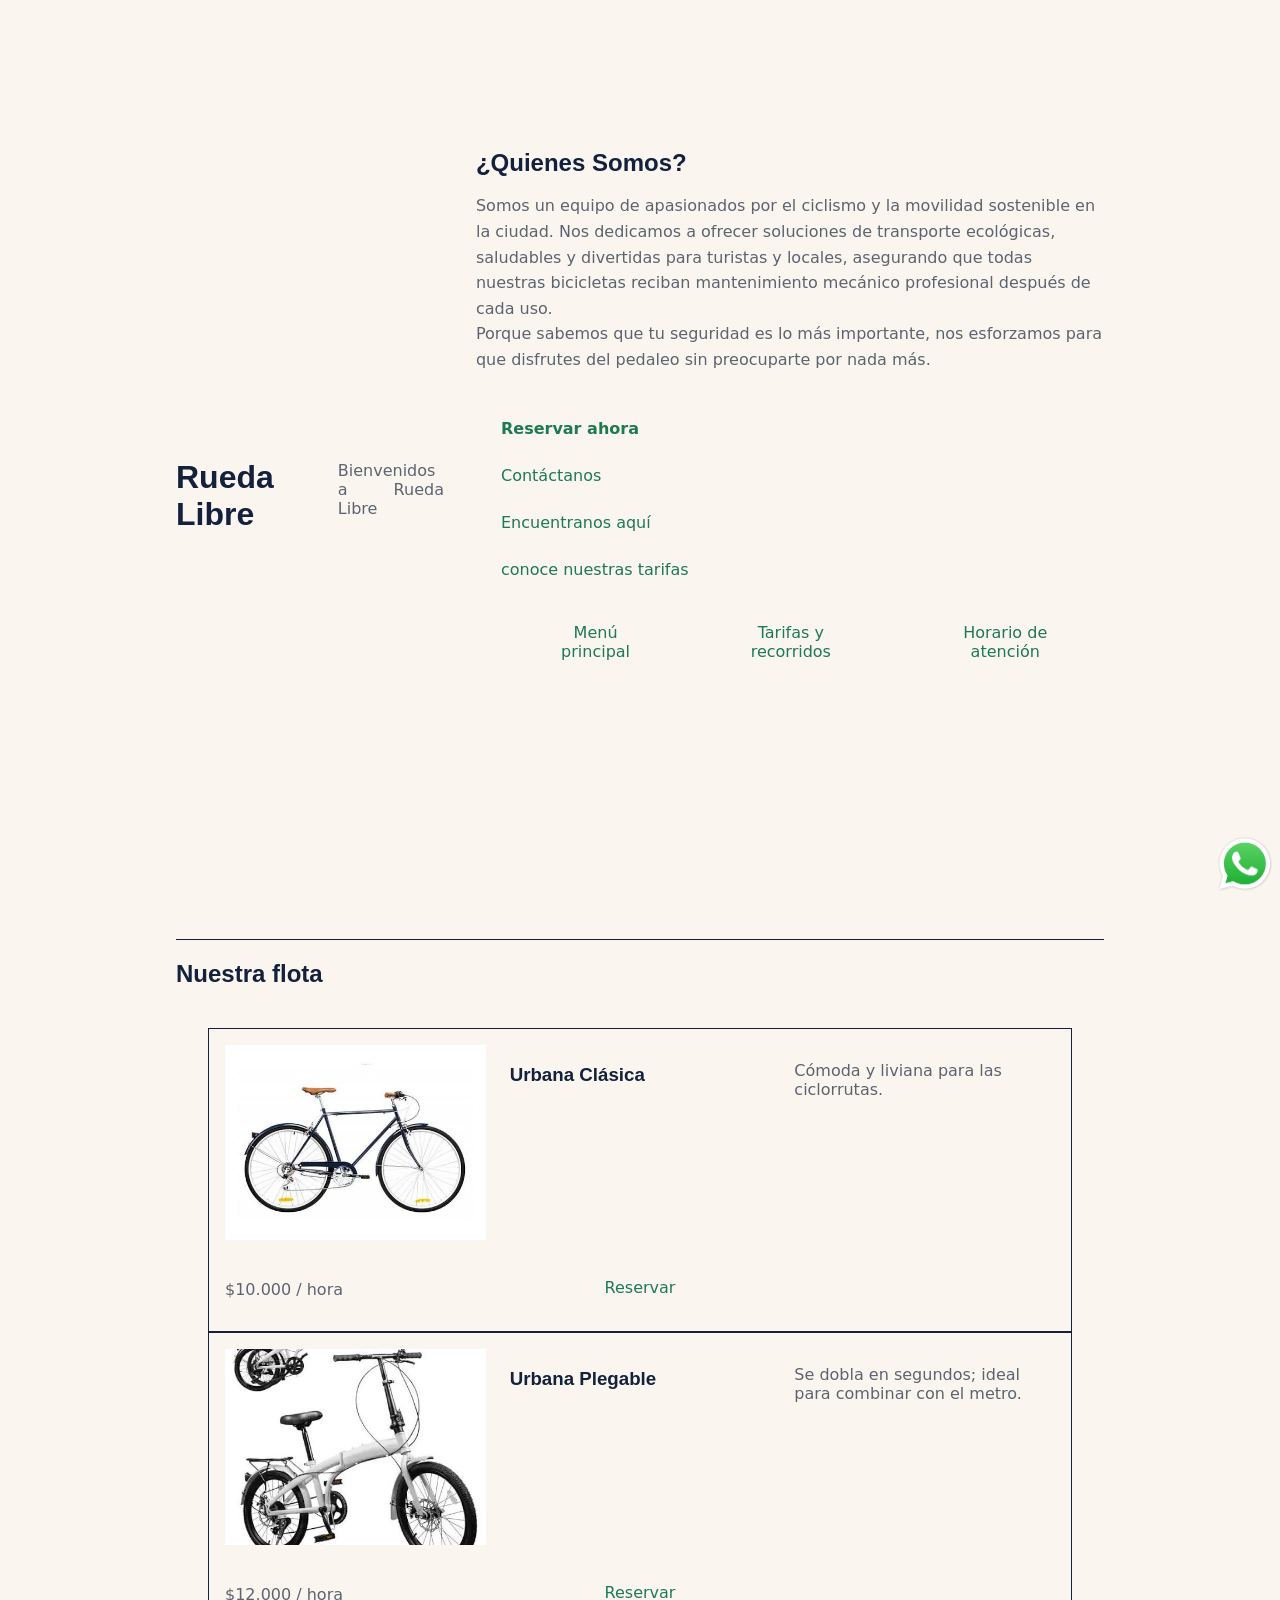
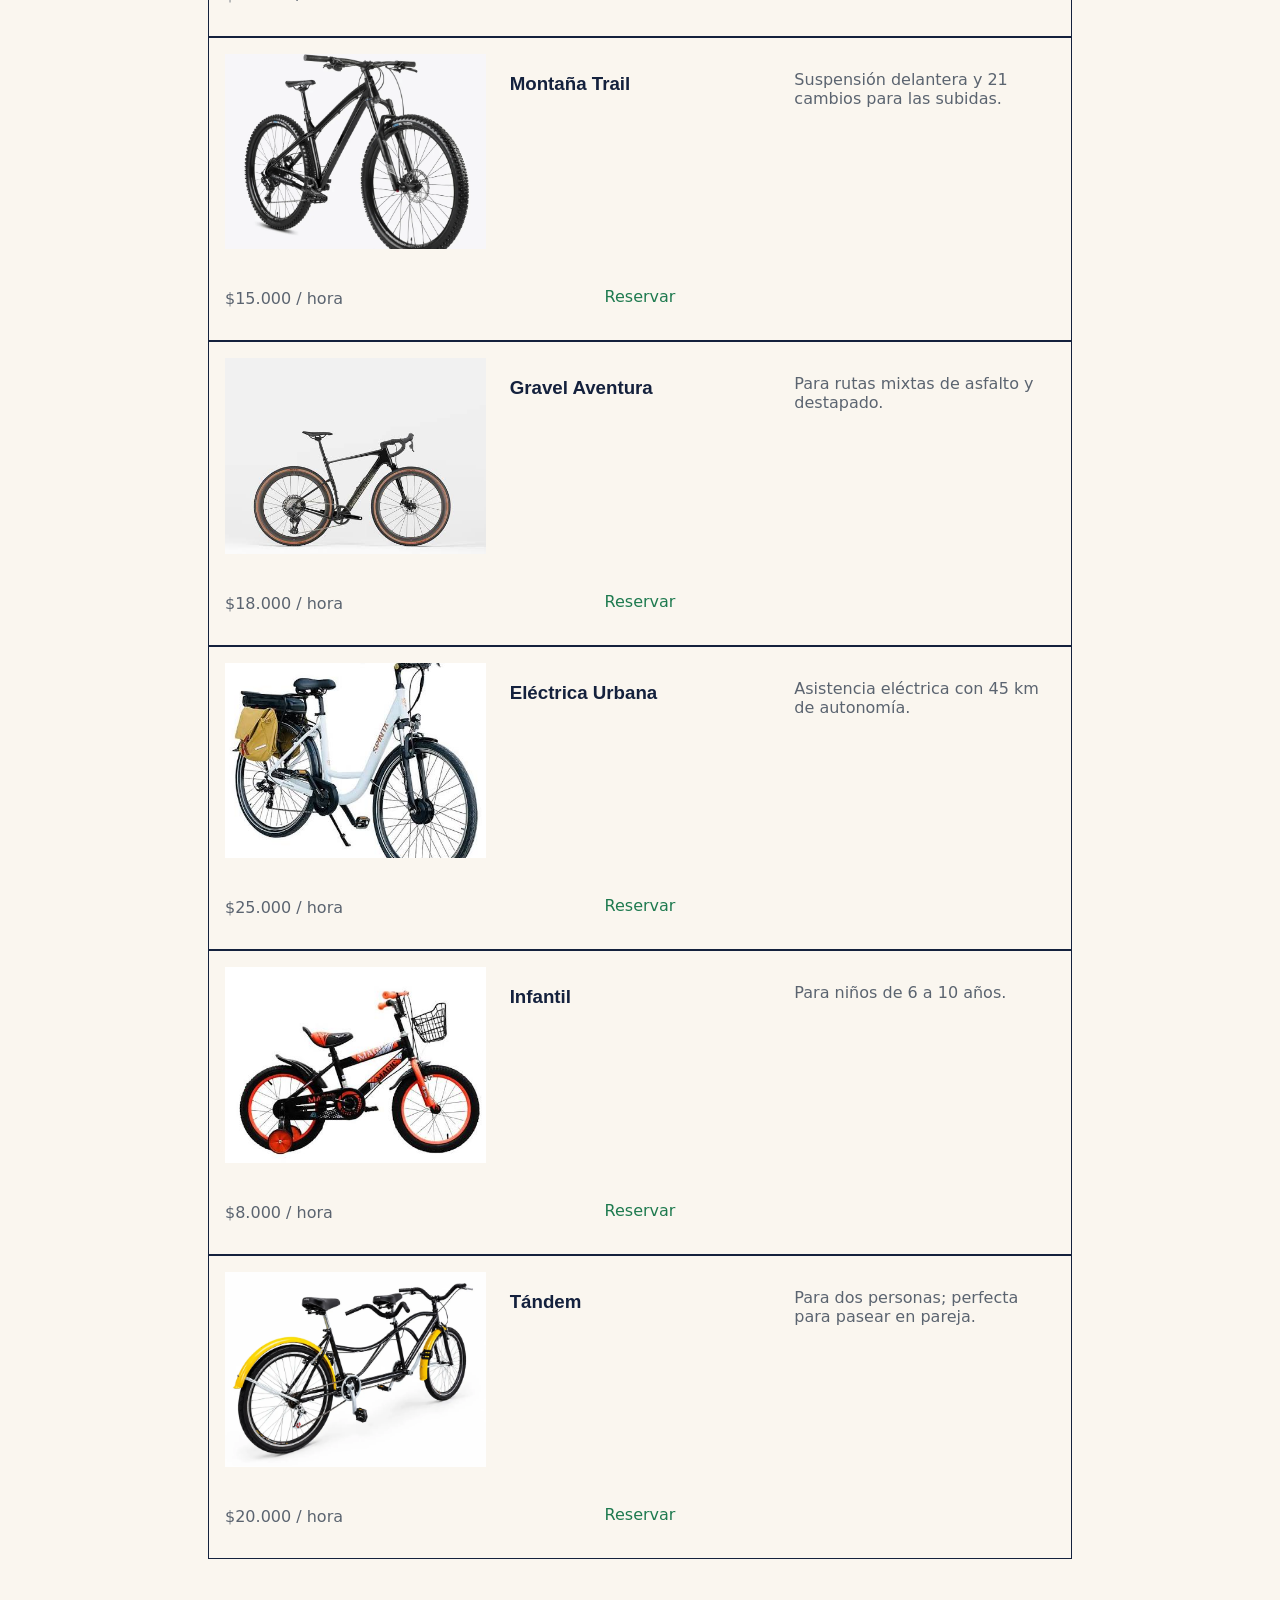
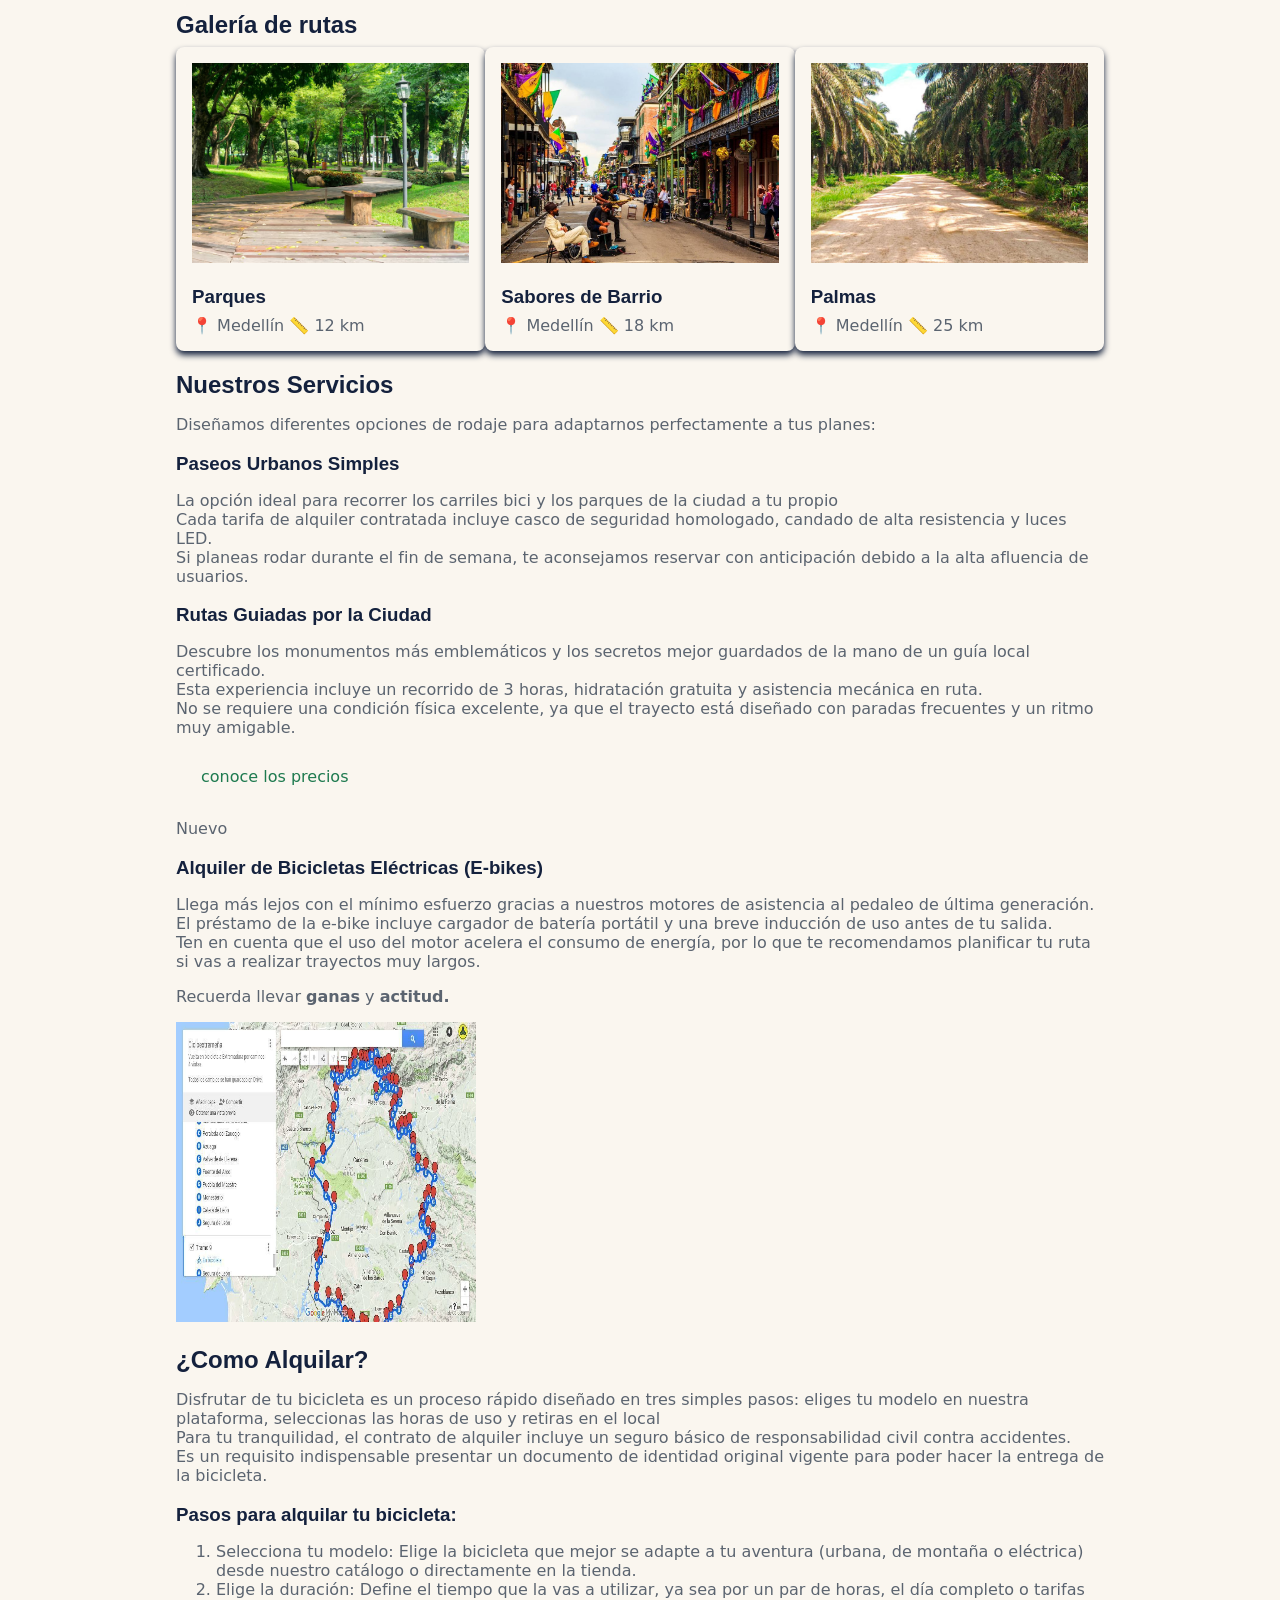
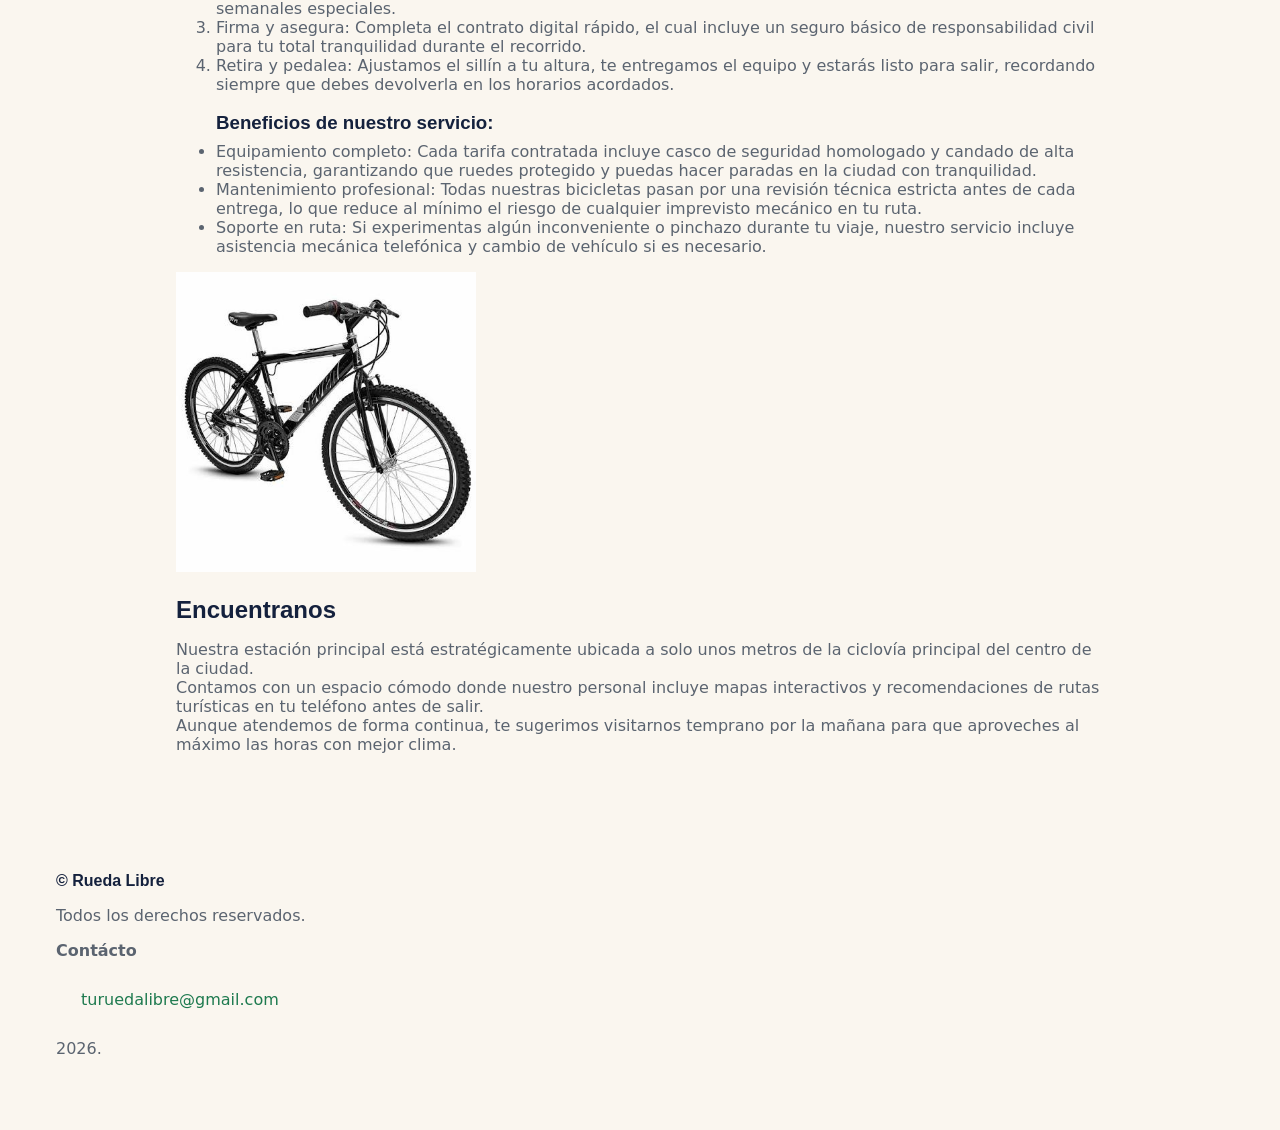
==== commit cd03d312: "rueda libre v1.5" ====
--- a/index.html
+++ b/index.html
@@ -10,11 +10,10 @@
 <body>
     <main>
       <header class="rlencabezado">
-            <h1>Rueda Libre</h1>
-            <br>
-            <p>Bienvenidos a Rueda Libre</p>
-    
-        <section id="inicio" class="portada">
+          <h1>Rueda Libre</h1>
+          <br>
+          <p class="parrafo">Bienvenidos a Rueda Libre</p>
+        <section class="portada">
           <article>
             <h2>¿Quienes Somos?</h2>
             <p>Somos un equipo de apasionados por el ciclismo y la movilidad sostenible en la ciudad. Nos dedicamos a ofrecer soluciones de transporte ecológicas, <br> saludables y divertidas para turistas y locales, asegurando que todas nuestras bicicletas reciban mantenimiento mecánico profesional después de cada uso. <br> Porque sabemos que tu seguridad es lo más importante, nos esforzamos para que disfrutes del pedaleo sin preocuparte por nada más. </p>
@@ -29,7 +28,7 @@
           <a href="paginas/tarifas.html" target="_blank">conoce nuestras tarifas</a>
 
           <nav aria-label="Navegación principal">
-            <ul id="menu">
+            <ul class="umenu">
                 <li><a href="index.html" class="activo">Menú principal</a></li>
                 <li><a href="paginas/tarifas.html" target="_blank">Tarifas y recorridos</a></li>
                 <li><a href="paginas/reservas.html" target="_blank">Horario de atención</a></li>
@@ -128,7 +127,7 @@
         <h3>Rutas Guiadas por la Ciudad</h3>
         <p>Descubre los monumentos más emblemáticos y los secretos mejor guardados de la mano de un guía local certificado. <br>Esta experiencia incluye un recorrido de 3 horas, hidratación gratuita y asistencia mecánica en ruta. <br>No se requiere una condición física excelente, ya que el trayecto está diseñado con paradas frecuentes y un ritmo muy amigable.</p>
 
-        <a href="paginas/tarifas.html#encabezado-recorridos" target="_blank">Ingresa aquí para conocer los precios</a>
+        <a href="paginas/tarifas.html#encabezado-recorridos" target="_blank">conoce los precios</a>
         <br>
         <br>
         <span class="etiqueta-nuevo">Nuevo</span>
--- a/css/styles.css
+++ b/css/styles.css
@@ -394,7 +394,161 @@
   box-sizing: border-box; 
 }
 
-
-
-
-
+/*Mobile first*/
+container {
+    width: 100%;
+    padding: 0 16px;
+    box-sizing: border-box; 
+}
+
+.rlencabezado {
+    display: flex;
+    flex-direction: column; 
+    align-items: flex-start;
+    padding: 16px 0;
+    border-bottom: 1px solid var(--Azul-Noche);
+}
+
+
+.umenu {
+    display: none; 
+}
+
+.menu-toggle {
+    display: block;
+    background: var(--Crema);
+    border: none;
+    padding: 10px 16px;
+    border-radius: 4px;
+    margin-top: 10px;
+}
+
+
+.main-content {
+    display: flex;
+    flex-direction: column; 
+    gap: 20px; 
+    padding: 24px 0;
+}
+
+.card {
+    background: var(--Crema);
+    padding: 20px;
+    border-radius: 8px;
+    box-shadow: 0 2px 4px var(--Azul-Noche);
+}
+
+/*Tablet*/
+@media (min-width: 768px) {
+    .portada {
+        max-width: 960px;
+    }
+    .galeria {
+      max-width: 960px;
+    }
+    .pie {
+      max-width: 960px;
+    }
+   
+    .main-content {
+        display: grid;
+        grid-template-columns: repeat(2, 1fr); 
+        gap: 24px;
+    }
+  }
+
+  /*escritorio*/
+  @media (min-width: 1200px) {
+    .portada {
+        max-width: 960px;
+    }
+    .galeria {
+      max-width: 960px;
+    }
+    .pie {
+      max-width: 960px;
+    }
+
+    .rlencabezado{
+        flex-direction: row;
+        justify-content: space-between;
+        align-items: center;
+    }
+
+   
+    .menu-toggle {
+        display: none;
+    }
+
+    .umenu {
+        display: flex;
+        gap: 20px;
+        list-style-type: none;
+    }
+
+    
+    .main-content {
+        grid-template-columns: repeat(3, 1fr);
+    }
+}
+
+.parrafo {
+  text-align: justify;
+}
+
+@media screen and (max-width: 600px) {
+    table thead {
+        display: none;
+    }
+    
+    table, tbody, tr, td {
+        display: block;
+        width: 100%;
+        box-sizing: border-box;
+    }
+    
+    tr {
+        margin-bottom: 20px;
+        border: 1px solid var(--Crema);
+        border-radius: 6px;
+        box-shadow: 0 2px 4px var(--Azul-Noche);
+        background-color: var(--Crema);
+        padding: 8px 0;
+    }
+    
+    td {
+        font-size: 14px;         
+        text-align: right;
+        padding: 10px 15px;       
+        padding-left: 45%;        
+        position: relative;
+        border: none;
+        border-bottom: 1px solid var(--Crema);
+    }
+    
+    td:last-child {
+        border-bottom: none;
+    }
+    
+   
+    td::before {
+        content: attr(data-label);
+        font-size: 13px;          
+        font-weight: bold;
+        color: var(--Azul-Noche);
+        position: absolute;
+        left: 15px;
+        top: 50%;
+        transform: translateY(-50%);
+        width: 40%;
+        text-align: left;
+    }
+}
+
+
+
+
+
+
+
+
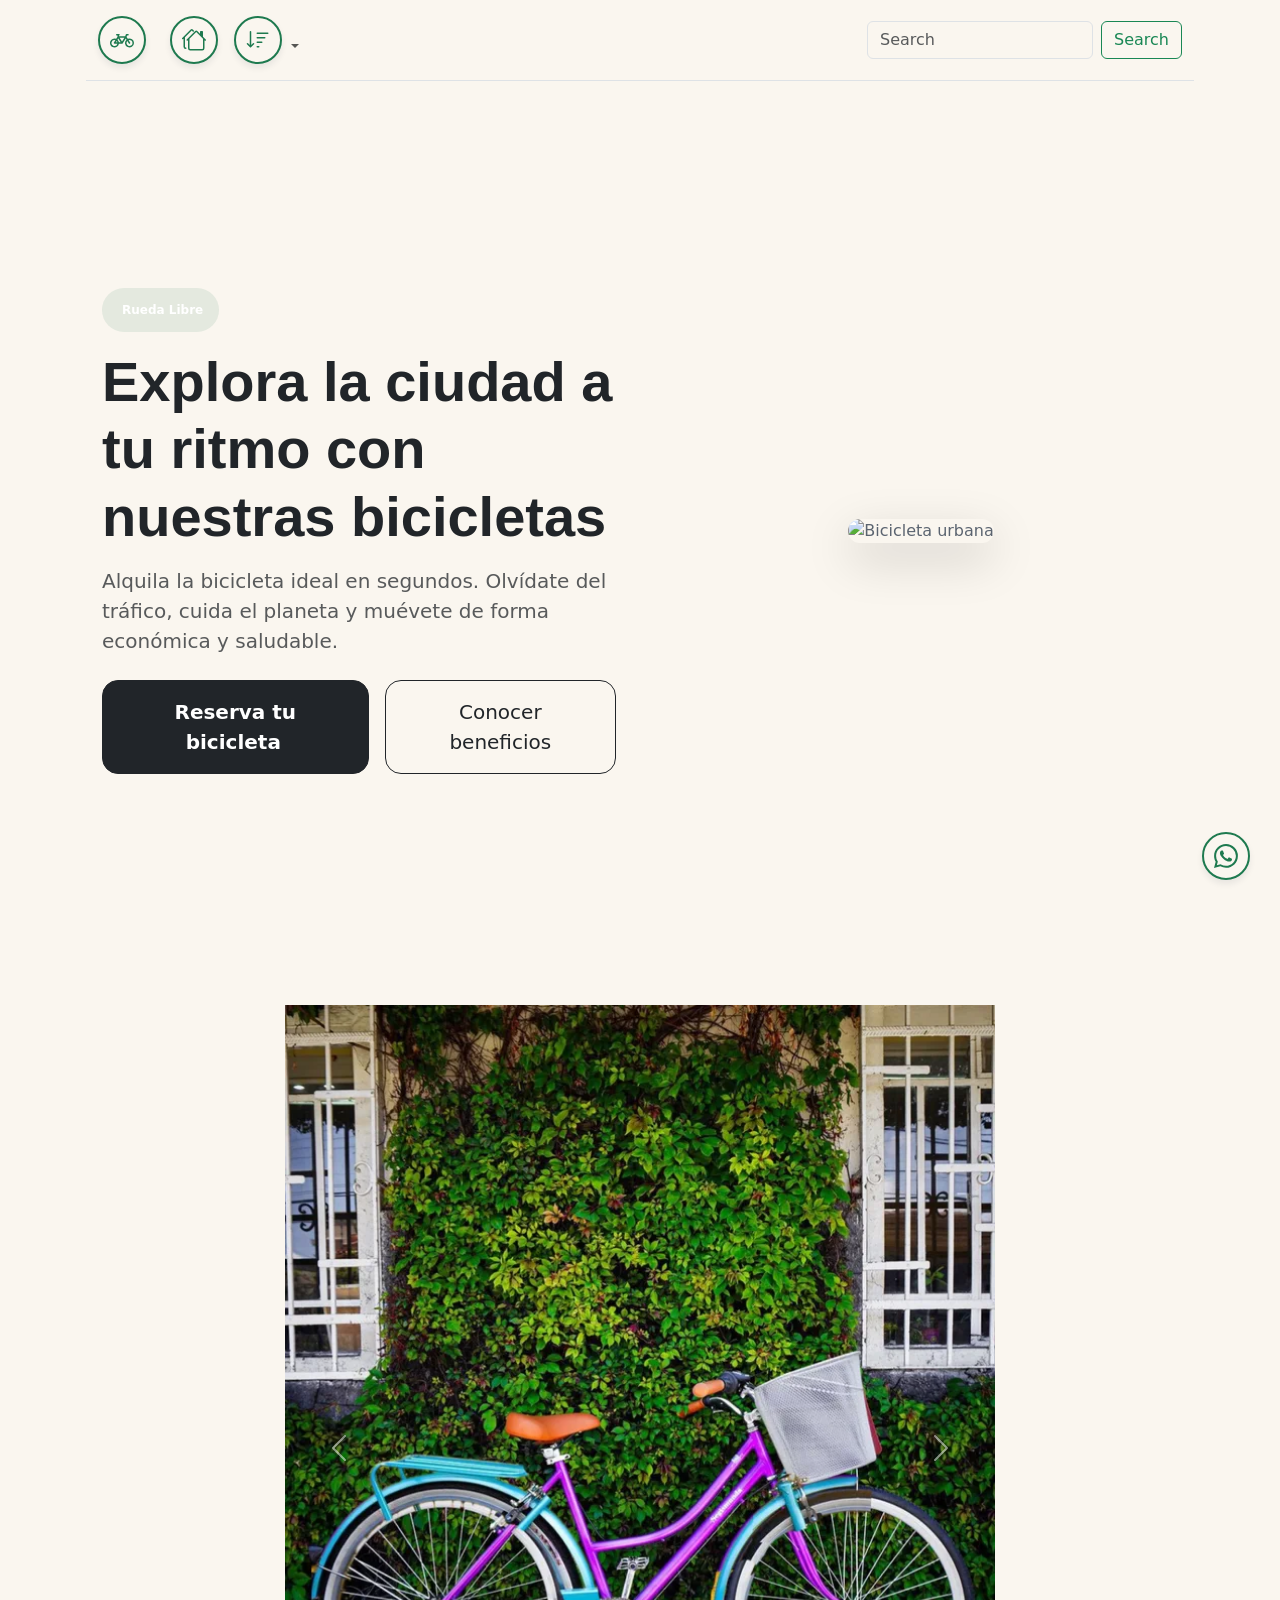
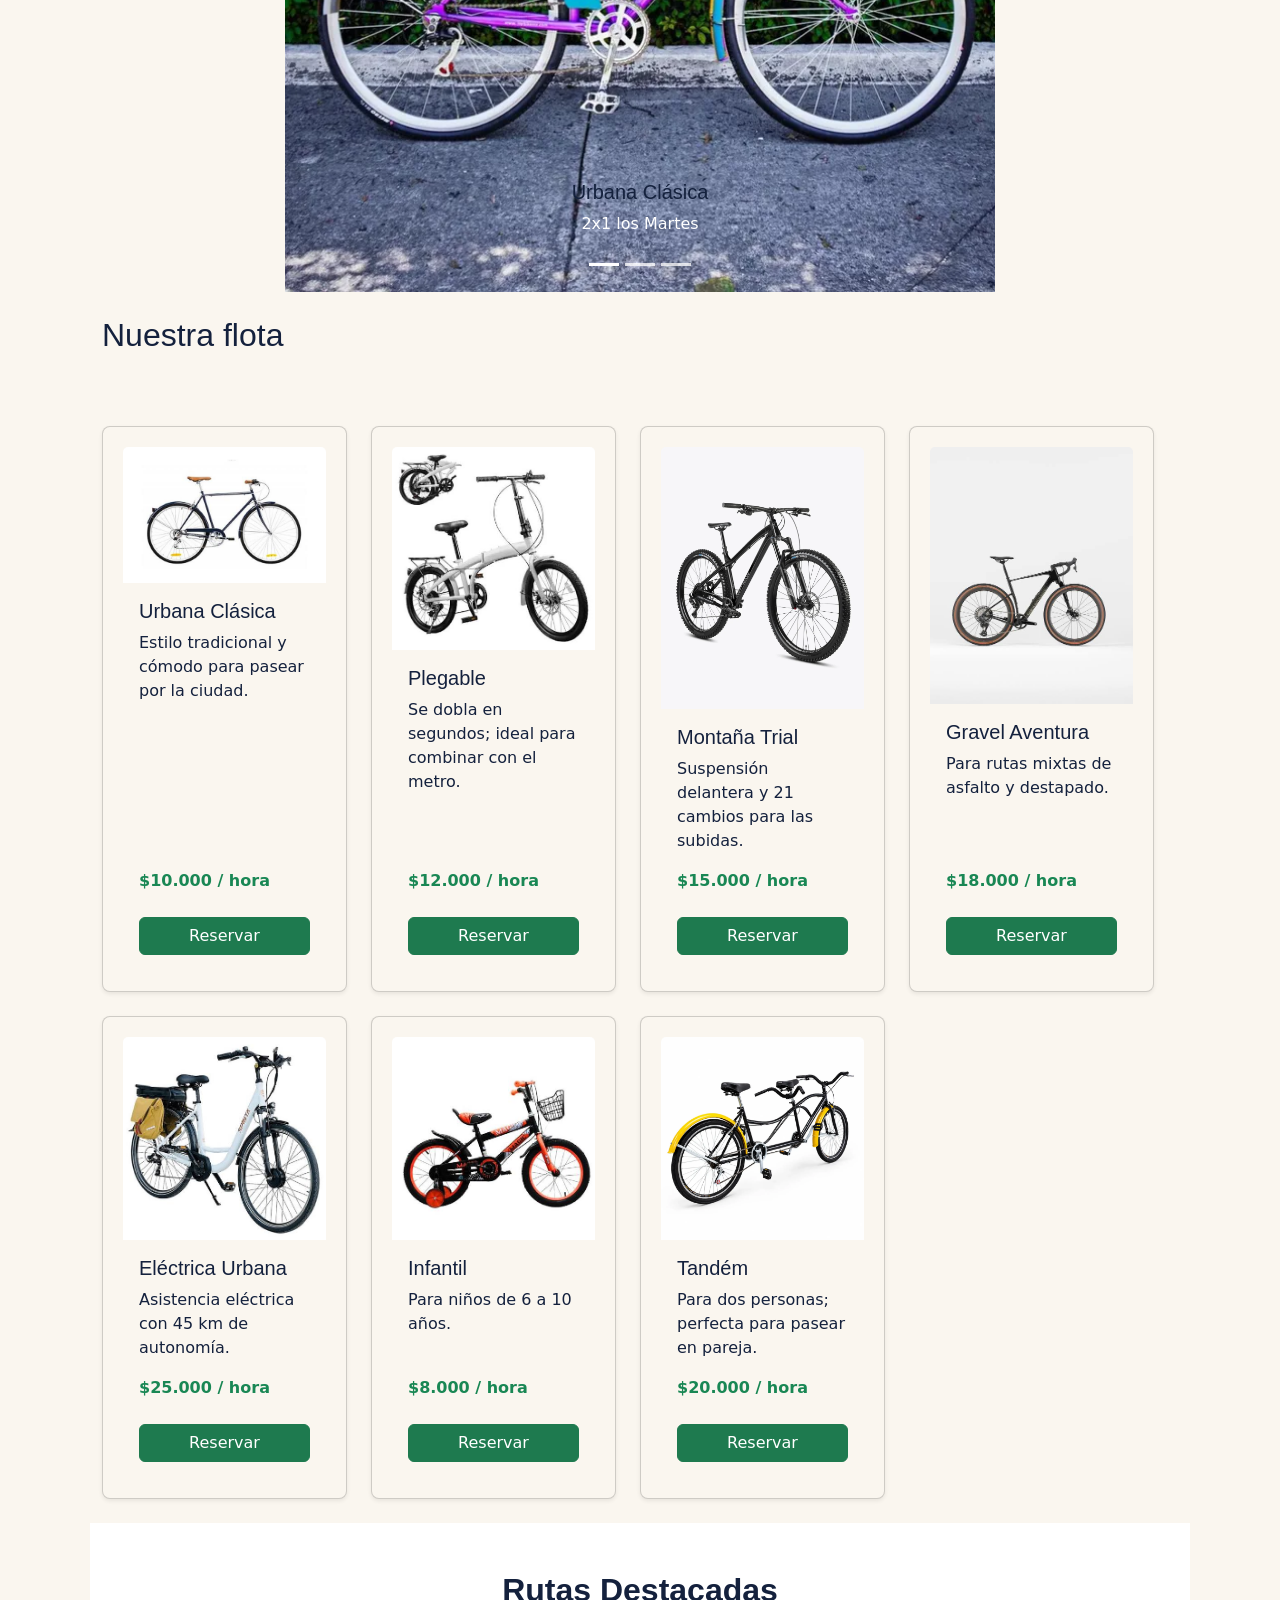
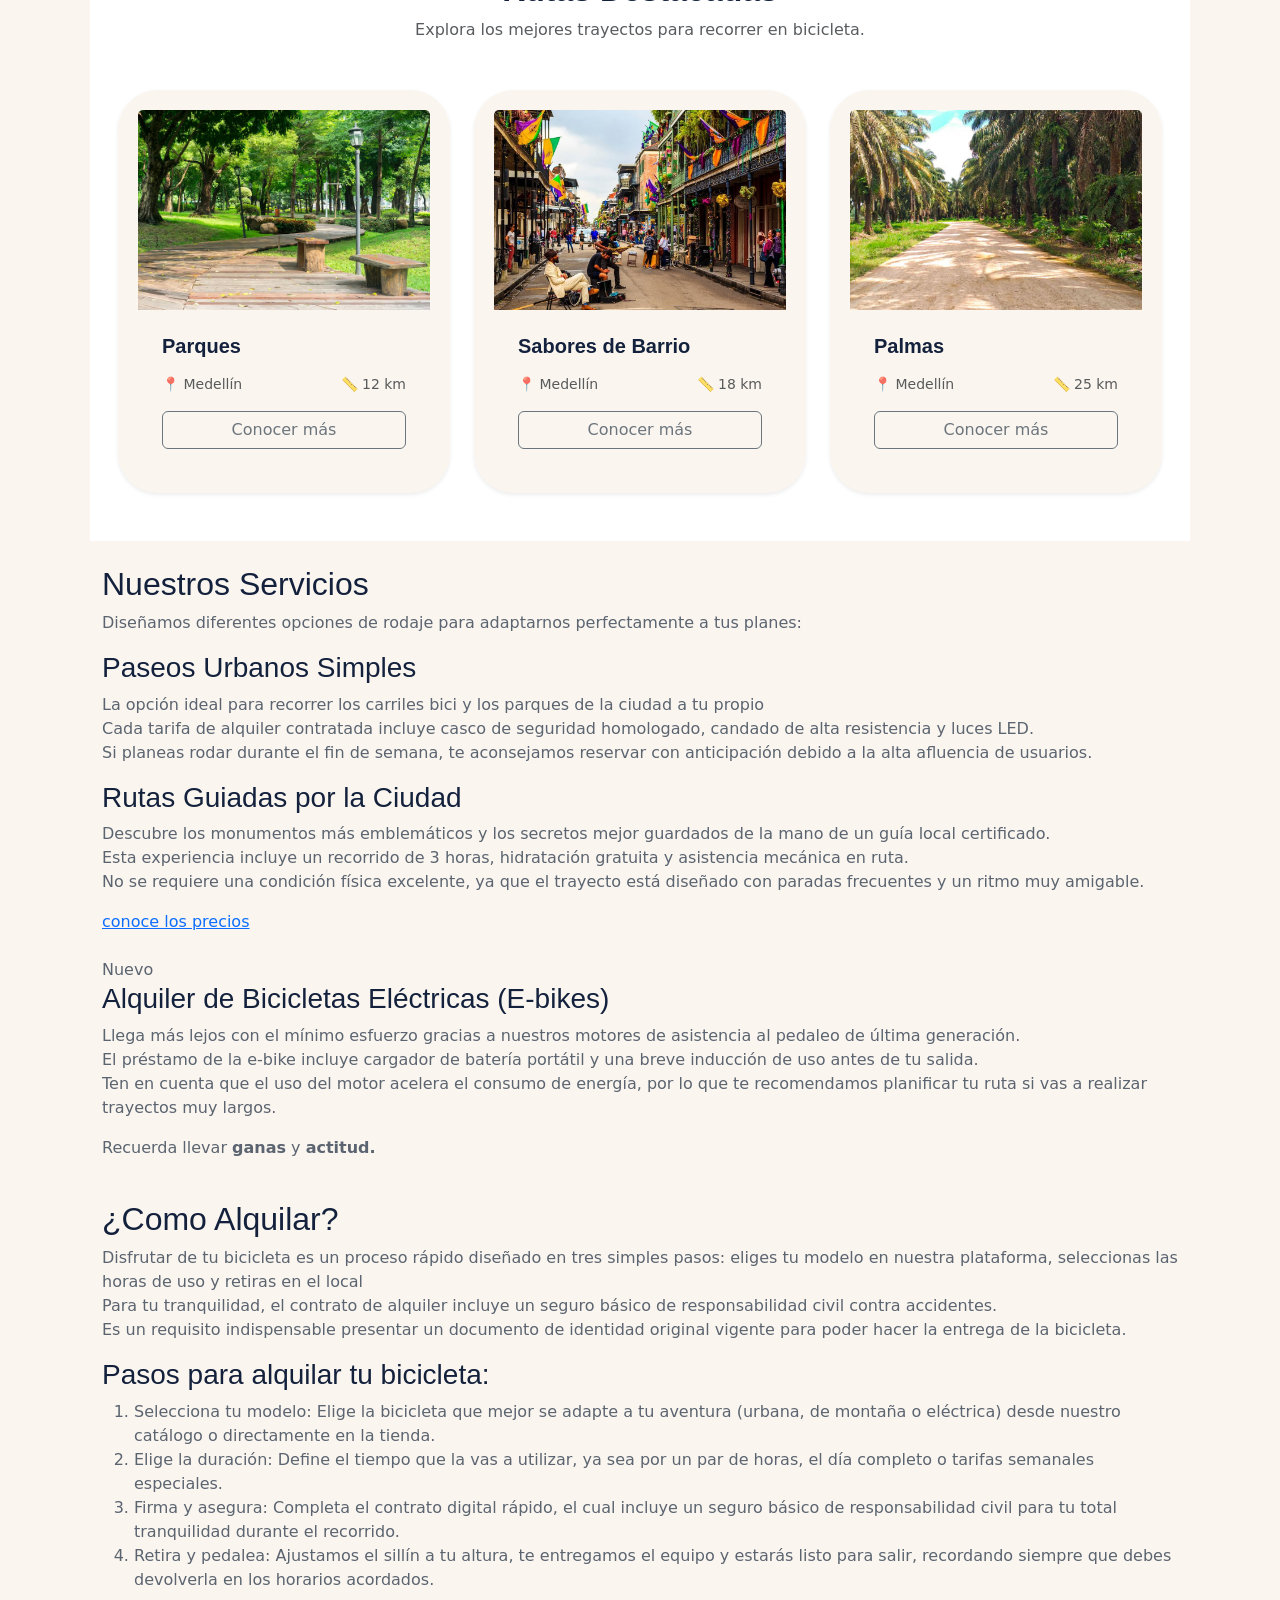
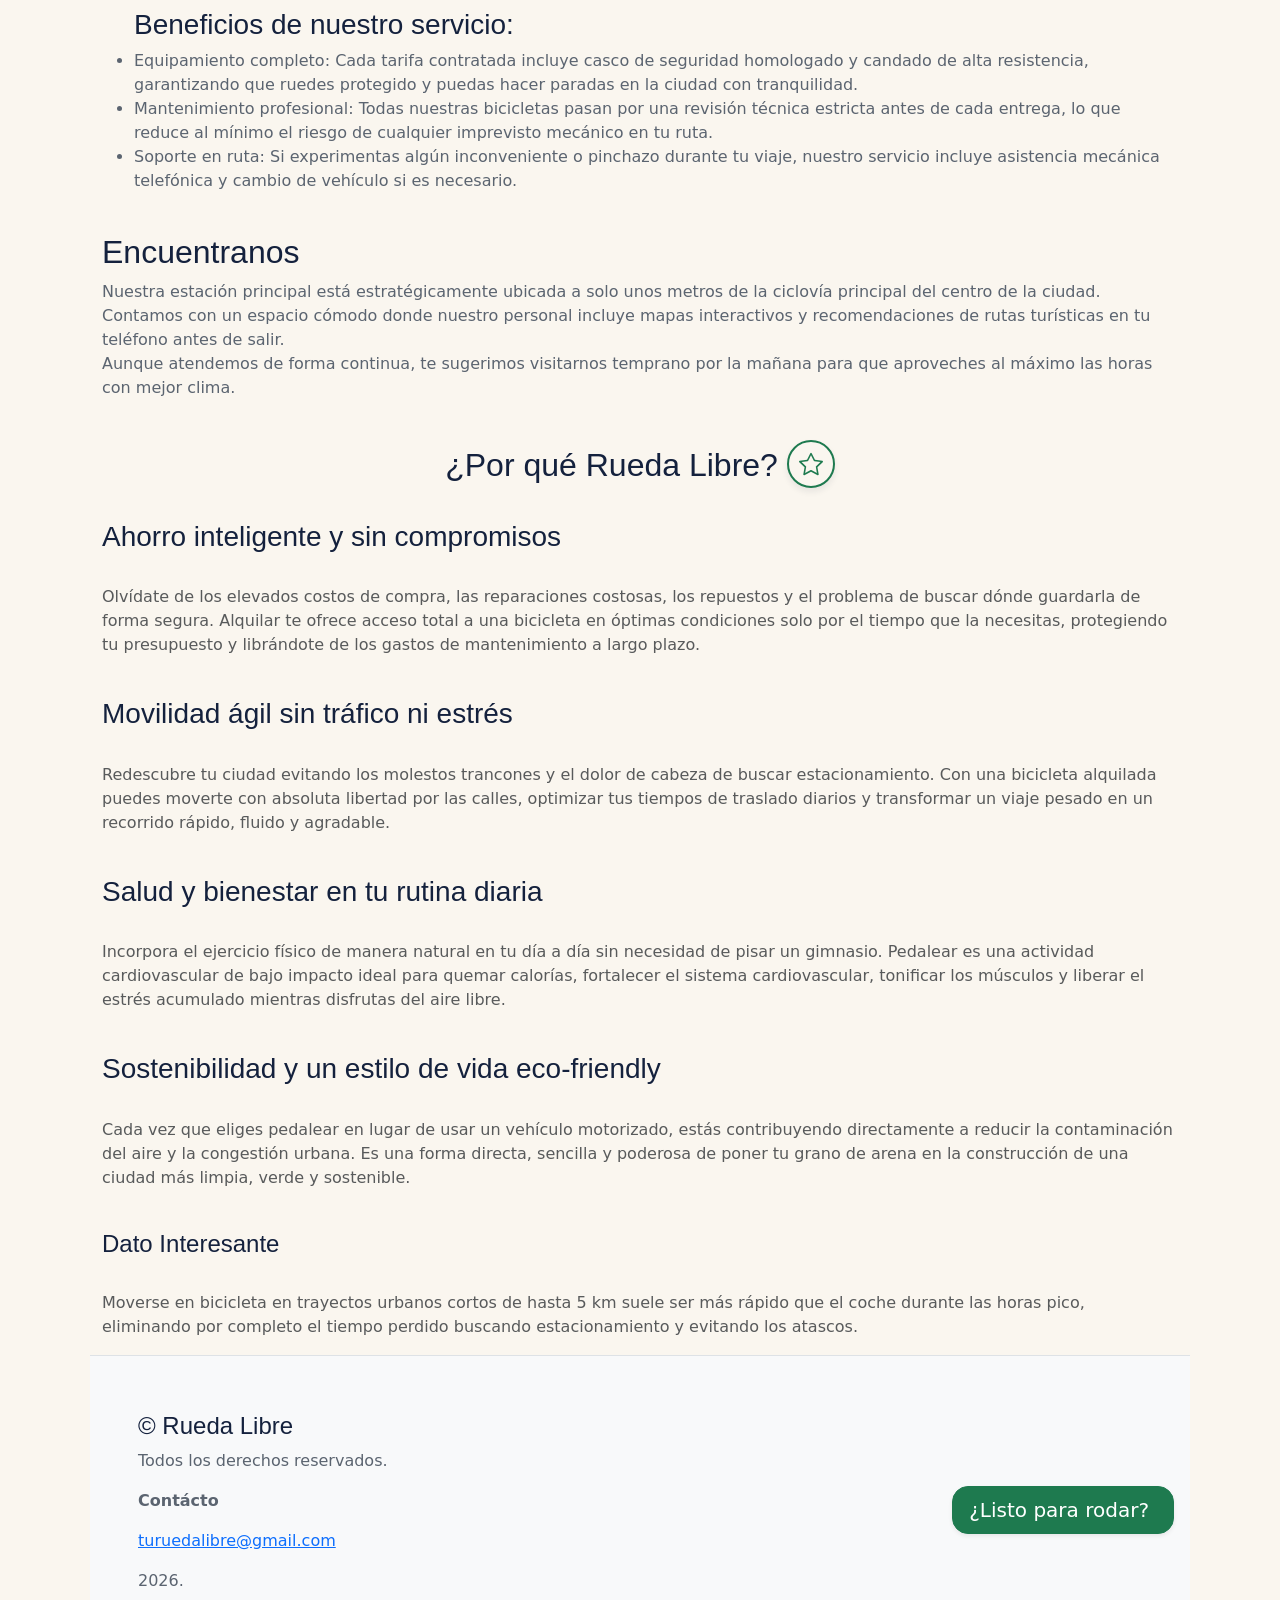
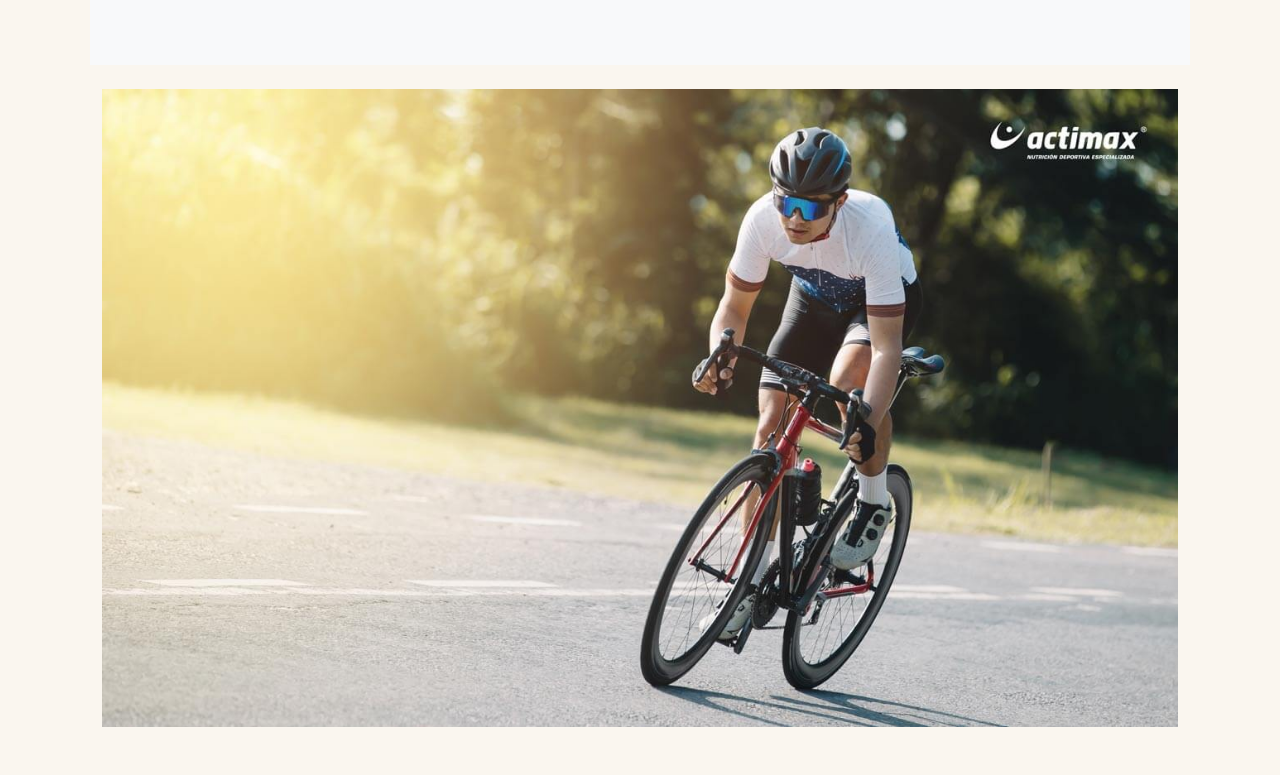
==== commit 2d46eecf: "lanzamiento ofiacial rueda libre v2.0" ====
--- a/index.html
+++ b/index.html
@@ -1,124 +1,336 @@
 <!DOCTYPE html>
-<html lang="es">
+<html lang="en">
 <head>
     <meta charset="UTF-8">
     <meta name="viewport" content="width=device-width, initial-scale=1.0">
-    <title>Rueda Libre | Alquiler de bicicletas en Medellín</title>
-
-     <link rel="stylesheet" href="css/styles.css">
-
-<body>
+    <title>Rueda Libre</title>
+    
+    <link href="https://cdn.jsdelivr.net/npm/bootstrap@5.0.2/dist/css/bootstrap.min.css" rel="stylesheet" integrity="sha384-EVSTQN3/azprG1Anm3QDgpJLIm9Nao0Yz1ztcQTwFspd3yD65VohhpuuCOmLASjC" crossorigin="anonymous">
+    <link href="css/styles.css" rel="stylesheet">
+
+  </head>
+
+<body class="container">
     <main>
-      <header class="rlencabezado">
-          <h1>Rueda Libre</h1>
-          <br>
-          <p class="parrafo">Bienvenidos a Rueda Libre</p>
-        <section class="portada">
-          <article>
-            <h2>¿Quienes Somos?</h2>
-            <p>Somos un equipo de apasionados por el ciclismo y la movilidad sostenible en la ciudad. Nos dedicamos a ofrecer soluciones de transporte ecológicas, <br> saludables y divertidas para turistas y locales, asegurando que todas nuestras bicicletas reciban mantenimiento mecánico profesional después de cada uso. <br> Porque sabemos que tu seguridad es lo más importante, nos esforzamos para que disfrutes del pedaleo sin preocuparte por nada más. </p>
-          </article>
-
-          <a href="paginas/reservas.html" class="btn-reservar" target="_blank">Reservar ahora</a>
-          <br>
-          <a href="turuedalibre@gmail.com">Contáctanos</a>
-          <br>
-          <a href="#encuentranos">Encuentranos aquí</a>
-          <br>
-          <a href="paginas/tarifas.html" target="_blank">conoce nuestras tarifas</a>
-
-          <nav aria-label="Navegación principal">
-            <ul class="umenu">
-                <li><a href="index.html" class="activo">Menú principal</a></li>
-                <li><a href="paginas/tarifas.html" target="_blank">Tarifas y recorridos</a></li>
-                <li><a href="paginas/reservas.html" target="_blank">Horario de atención</a></li>
-            </ul>
-          </nav>
-        </section>
-      </header>
-
-
-        <h2>Nuestra flota</h2>
-  <section class="flota">
-    <article class="bici">
-        <img src="img/urbana_clasica.jfif" alt="Urbana Clásica">
-      <h3>Urbana Clásica</h3>
-      <p>Cómoda y liviana para las ciclorrutas.</p>
-      <p class="precio">$10.000 / hora</p>
-      <a href="paginas/reservas.html" target="_blank">Reservar</a>
-    </article>
-    <article class="bici">
-        <img src="img/plegable.jfif" alt="Urbana Plegable">
-      <h3>Urbana Plegable</h3>
-      <p>Se dobla en segundos; ideal para combinar con el metro.</p>
-      <p class="precio">$12.000 / hora</p>
-      <a href="paginas/reservas.html " target="_blank">Reservar</a>
-    </article>
-    <article class="bici">
-        <img src="img/montaña.webp" alt="Montaña trial">
-      <h3>Montaña Trail</h3>
-      <p>Suspensión delantera y 21 cambios para las subidas.</p>
-      <p class="precio">$15.000 / hora</p>
-      <a href="paginas/reservas.html" target="_blank">Reservar</a>
-    </article>
-    <article class="bici">
-        <img src="img/gravel.jpeg" alt="Gravel Aventura">
-      <h3>Gravel Aventura</h3>
-      <p>Para rutas mixtas de asfalto y destapado.</p>
-      <p class="precio">$18.000 / hora</p>
-      <a href="paginas/reservas.html" target="_blank">Reservar</a>
-    </article>
-    <article class="bici">
-        <img src="img/Eléctrica Urbana.jfif" alt="Electrica Urbana">
-      <h3>Eléctrica Urbana</h3>
-      <p>Asistencia eléctrica con 45 km de autonomía.</p>
-      <p class="precio">$25.000 / hora</p>
-      <a href="paginas/reservas.html" target="_blank">Reservar</a>
-    </article>
-    <article class="bici">
-        <img src="img/Infantil.jfif" alt="Bicicleta Infantil">
-      <h3>Infantil</h3>
-      <p>Para niños de 6 a 10 años.</p>
-      <p class="precio">$8.000 / hora</p>
-      <a href="paginas/reservas.html" target="_blank">Reservar</a>
-    </article>
-     <article class="bici">
-        <img src="img/tandem.webp" alt="Tándem">
-      <h3>Tándem</h3>
-      <p>Para dos personas; perfecta para pasear en pareja.</p>
-      <p class="precio">$20.000 / hora</p>
-      <a href="paginas/reservas.html" target="_blank">Reservar</a>
-    </article>
-  </section>
-
-  <h2>Galería de rutas</h2>
-  <section class="galeria">
-    <article class="tarjeta">
-      <img src="img/parques.avif" alt="Ruta Parque" class="ruta">
-      <h3>Parques</h3>
-      <span>📍 Medellín</span>
+
+      <nav class="navbar navbar-expand-lg navbar-light border-bottom" style="background-color: var(--Crema);">
+  <div class="container-fluid">
+    <a class="navbar-brand" href="index.html">
+      <span class="icono-contenedor">
+  <svg xmlns="http://www.w3.org/2000/svg" fill="currentColor" class="bi bi-bicycle" viewBox="0 0 16 16">
+    <path d="M4 4.5a.5.5 0 0 1 .5-.5H6a.5.5 0 0 1 0 1v.5h4.14l.386-1.158A.5.5 0 0 1 11 4h1a.5.5 0 0 1 0 1h-.64l-.311.935.807 1.29a3 3 0 1 1-.848.53l-.508-.812-2.076 3.322A.5.5 0 0 1 8 10.5H5.959a3 3 0 1 1-1.815-3.274L5 5.856V5h-.5a.5.5 0 0 1-.5-.5m1.5 2.443-.508.814c.5.444.85 1.054.967 1.743h1.139zM8 9.057 9.598 6.5H6.402zM4.937 9.5a2 2 0 0 0-.487-.877l-.548.877zM3.603 8.092A2 2 0 1 0 4.937 10.5H3a.5.5 0 0 1-.424-.765zm7.947.53a2 2 0 1 0 .848-.53l1.026 1.643a.5.5 0 1 1-.848.53z"/>
+  </svg>
+</span>
+    </a>
+    <button class="navbar-toggler" type="button" data-bs-toggle="collapse" data-bs-target="#navbarSupportedContent" aria-controls="navbarSupportedContent" aria-expanded="false" aria-label="Toggle navigation">
+      <span class="navbar-toggler-icon"></span>
+    </button>
+    <div class="collapse navbar-collapse" id="navbarSupportedContent">
+      <ul class="navbar-nav me-auto mb-2 mb-lg-0">
+        <li class="nav-item">
+          <a class="nav-link active" aria-current="page" href="index.html">
+            <span class="icono-contenedor">
+  <svg xmlns="http://www.w3.org/2000/svg" fill="currentColor" class="bi bi-houses" viewBox="0 0 16 16">
+    <path d="M5.793 1a1 1 0 0 1 1.414 0l.647.646a.5.5 0 1 1-.708.708L6.5 1.707 2 6.207V12.5a.5.5 0 0 0 .5.5.5.5 0 0 1 0 1A1.5 1.5 0 0 1 1 12.5V7.207l-.146.147a.5.5 0 0 1-.708-.708zm3 1a1 1 0 0 1 1.414 0L12 3.793V2.5a.5.5 0 0 1 .5-.5h1a.5.5 0 0 1 .5.5v3.293l1.854 1.853a.5.5 0 0 1-.708.708L15 8.207V13.5a1.5 1.5 0 0 1-1.5 1.5h-8A1.5 1.5 0 0 1 4 13.5V8.207l-.146.147a.5.5 0 1 1-.708-.708zm.707.707L5 7.207V13.5a.5.5 0 0 0 .5.5h8a.5.5 0 0 0 .5-.5V7.207z"/>
+  </svg></span>
+          </a>
+        </li>
+        
+        <li class="nav-item dropdown">
+          <a class="nav-link dropdown-toggle" href="#" id="navbarDropdown" role="button" data-bs-toggle="dropdown" aria-expanded="false">
+            <span class="icono-contenedor">
+  <svg xmlns="http://www.w3.org/2000/svg" fill="currentColor" class="bi bi-sort-down" viewBox="0 0 16 16">
+    <path d="M3.5 2.5a.5.5 0 0 0-1 0v8.793l-1.146-1.147a.5.5 0 0 0-.708.708l2 1.999.007.007a.497.497 0 0 0 .7-.006l2-2a.5.5 0 0 0-.707-.708L3.5 11.293zm3.5 1a.5.5 0 0 1 .5-.5h7a.5.5 0 0 1 0 1h-7a.5.5 0 0 1-.5-.5M7.5 6a.5.5 0 0 0 0 1h5a.5.5 0 0 0 0-1zm0 3a.5.5 0 0 0 0 1h3a.5.5 0 0 0 0-1zm0 3a.5.5 0 0 0 0 1h1a.5.5 0 0 0 0-1z"/>
+  </svg>
+</span> 
+          </a>
+          <ul class="dropdown-menu" aria-labelledby="navbarDropdown">
+            <li><a class="dropdown-item" href="paginas/tarifas.html">Tarifas</a></li>
+            <li><a class="dropdown-item" href="paginas/reservas.html">Reservar</a></li>
+            <li><hr class="dropdown-divider"></li>
+            <li><a class="dropdown-item" href="paginas/reservas.html">Horario de Atención</a></li>
+          </ul>
+        </li>
+      
+      </ul>
+      <form class="d-flex">
+        <input class="form-control me-2" type="search" placeholder="Search" aria-label="Search">
+        <button class="btn btn-outline-success" type="submit">Search</button>
+      </form>
+    </div>
+  </div>
+</nav>
+
+        <header class="bg---bs-primary: var(--Crema) py-5 min-vh-100 d-flex align-items-center">
+    <div class="container">
+      <div class="row align-items-center g-5">
+        
+       
+        <div class="col-lg-6 text-center text-lg-start">
+          <span class="badge bg-primary bg-opacity-10 text-white fw-semibold px-3 py-3 rounded-pill mb-3">
+            <i class="bi bi-bicycle me-1"></i> Rueda Libre
+          </span>
+          <h1 class="display-4 fw-bold text-dark mb-3">
+            Explora la ciudad a tu ritmo con nuestras bicicletas
+          </h1>
+          <p class="lead text-muted mb-4">
+            Alquila la bicicleta ideal en segundos. Olvídate del tráfico, cuida el planeta y muévete de forma económica y saludable.
+          </p>
+          <div class="d-flex flex-column flex-sm-row justify-content-center justify-content-lg-start gap-3">
+            <a href="#reservar" class="btn btn-dark btn-lg fw-bold px-4 py-3">
+              Reserva tu bicicleta <i class="bi bi-arrow-right ms-1"></i>
+            </a>
+            <a href="#beneficios" class="btn btn-outline-dark btn-lg px-4 py-3">
+              Conocer beneficios
+            </a>
+          </div>
+        </div>
+
+        
+        <div class="col-lg-6 text-center">
+          <img src="https://images.unsplash.com/photo-1485965120184-e220f721d03e?auto=format&fit=crop&w=800&q=80" 
+               alt="Bicicleta urbana" 
+               class="img-fluid rounded-4 shadow-lg">
+        </div>
+
+      </div>
+    </div>
+  </header>
+
+
+   
+   
+<div class="container my-4">
+  <div class="row justify-content-center">
+    <div class="col-12 col-lg-8"> 
+      
+      <div id="carouselExampleCaptions" class="carousel slide" data-bs-ride="carousel">
+        <div class="carousel-indicators">
+          <button type="button" data-bs-target="#carouselExampleCaptions" data-bs-slide-to="0" class="active" aria-current="true" aria-label="Slide 1"></button>
+          <button type="button" data-bs-target="#carouselExampleCaptions" data-bs-slide-to="1" aria-label="Slide 2"></button>
+          <button type="button" data-bs-target="#carouselExampleCaptions" data-bs-slide-to="2" aria-label="Slide 3"></button>
+        </div>
+        
+        <div id="carouselExampleCaptions" class="carousel slide" data-bs-ride="carousel">
+  <div class="carousel-indicators">
+    <button type="button" data-bs-target="#carouselExampleCaptions" data-bs-slide-to="0" class="active" aria-current="true" aria-label="Slide 1"></button>
+    <button type="button" data-bs-target="#carouselExampleCaptions" data-bs-slide-to="1" aria-label="Slide 2"></button>
+    <button type="button" data-bs-target="#carouselExampleCaptions" data-bs-slide-to="2" aria-label="Slide 3"></button>
+  </div>
+  
+  <div class="carousel-inner">
+    <div class="carousel-item active">
+      <img src="img/promocionu.webp" class="d-block w-100 img-carousel" alt="Descuento Urbana">
+      <div class="carousel-caption">
+        <h5>Urbana Clásica</h5>
+        <p>2x1 los Martes</p>
+      </div>
+    </div>
+    
+    <div class="carousel-item">
+      <img src="img/promcione.jpeg" class="d-block w-100 img-carousel" alt="Descuento Eléctrica">
+      <div class="carousel-caption">
+        <h5>Eléctrica Urbana</h5>
+        <p>20 % de descuento lunes a jueves</p>
+      </div>
+    </div>
+    
+    <div class="carousel-item">
+      <img src="img/promocionc.avif" class="d-block w-100 img-carousel" alt="Promoción Cumpleaños">
+      <div class="carousel-caption">
+        <h5>Rueda Libre también celebra tu cumpleaños</h5>
+        <p>Si cumples años, el recorrido guiado es gratis</p>
+      </div>
+    </div>
+  </div>
+  
+ 
+  <button class="carousel-control-prev" type="button" data-bs-target="#carouselExampleCaptions" data-bs-slide="prev">
+    <span class="carousel-control-prev-icon" aria-hidden="true"></span>
+    <span class="visually-hidden">Anterior</span>
+  </button>
+  
+  
+  <button class="carousel-control-next" type="button" data-bs-target="#carouselExampleCaptions" data-bs-slide="next">
+    <span class="carousel-control-next-icon" aria-hidden="true"></span>
+    <span class="visually-hidden">Siguiente</span>
+  </button>
+</div>
+
+    </div>
+  </div>
+</div>
+
+         
+       <section class="row g-4 py-4">
+    
+    <div class="col-12">
+        <h2 class="mb-4">Nuestra flota</h2>
+    </div>
+
+    
+    <section class="row g-4">
+    
+    <div class="col-12 col-sm-6 col-lg-4 col-xl-3">
+        <div class="card h-100 shadow-sm">
+            <img src="../img/urbana_clasica.jfif" class="card-img-top" alt="Urbana Clásica">
+            <div class="card-body d-flex flex-column">
+                <h5 class="card-title">Urbana Clásica</h5>
+                <p class="card-text">Estilo tradicional y cómodo para pasear por la ciudad.</p>
+                <p class="card-text fw-bold text-success mt-auto">$10.000 / hora</p>
+                <a href="paginas/reservas.html" target="_blank" class="btn btn-primary mt-2">Reservar</a>
+            </div>
+        </div>
+    </div>
+
+    
+    <div class="col-12 col-sm-6 col-lg-4 col-xl-3">
+        <div class="card h-100 shadow-sm">
+            <img src="../img/plegable.jfif" class="card-img-top" alt="Plegable">
+            <div class="card-body d-flex flex-column">
+                <h5 class="card-title">Plegable</h5>
+                <p class="card-text">Se dobla en segundos; ideal para combinar con el metro.</p>
+                <p class="card-text fw-bold text-success mt-auto">$12.000 / hora</p>
+                <a href="paginas/reservas.html" target="_blank" class="btn btn-primary mt-2">Reservar</a>
+            </div>
+        </div>
+    </div>
+
+    
+    <div class="col-12 col-sm-6 col-lg-4 col-xl-3">
+        <div class="card h-100 shadow-sm">
+            <img src="../img/montaña.webp" class="card-img-top" alt="Montaña Trial">
+            <div class="card-body d-flex flex-column">
+                <h5 class="card-title">Montaña Trial</h5>
+                <p class="card-text">Suspensión delantera y 21 cambios para las subidas.</p>
+                <p class="card-text fw-bold text-success mt-auto">$15.000 / hora</p>
+                <a href="paginas/reservas.html" target="_blank" class="btn btn-primary mt-2">Reservar</a>
+            </div>
+        </div>
+    </div>
+
+    
+    <div class="col-12 col-sm-6 col-lg-4 col-xl-3">
+        <div class="card h-100 shadow-sm">
+            <img src="../img/gravel.jpeg" class="card-img-top" alt="Gravel Aventura">
+            <div class="card-body d-flex flex-column">
+                <h5 class="card-title">Gravel Aventura</h5>
+                <p class="card-text">Para rutas mixtas de asfalto y destapado.</p>
+                <p class="card-text fw-bold text-success mt-auto">$18.000 / hora</p>
+                <a href="paginas/reservas.html" target="_blank" class="btn btn-primary mt-2">Reservar</a>
+            </div>
+        </div>
+    </div>
+
+    
+    <div class="col-12 col-sm-6 col-lg-4 col-xl-3">
+        <div class="card h-100 shadow-sm">
+            <img src="img/Eléctrica Urbana.jfif" class="card-img-top" alt="Eléctrica Urbana">
+            <div class="card-body d-flex flex-column">
+                <h5 class="card-title">Eléctrica Urbana</h5>
+                <p class="card-text">Asistencia eléctrica con 45 km de autonomía.</p>
+                <p class="card-text fw-bold text-success mt-auto">$25.000 / hora</p>
+                <a href="paginas/reservas.html" target="_blank" class="btn btn-primary mt-2">Reservar</a>
+            </div>
+        </div>
+    </div>
+
+    
+    <div class="col-12 col-sm-6 col-lg-4 col-xl-3">
+        <div class="card h-100 shadow-sm">
+            <img src="../img/Infantil.jfif" class="card-img-top" alt="Infantil">
+            <div class="card-body d-flex flex-column">
+                <h5 class="card-title">Infantil</h5>
+                <p class="card-text">Para niños de 6 a 10 años.</p>
+                <p class="card-text fw-bold text-success mt-auto">$8.000 / hora</p>
+                <a href="paginas/reservas.html" target="_blank" class="btn btn-primary mt-2">Reservar</a>
+            </div>
+        </div>
+    </div>
+
+    
+    <div class="col-12 col-sm-6 col-lg-4 col-xl-3">
+        <div class="card h-100 shadow-sm">
+            <img src="../img/tandem.webp" class="card-img-top" alt="Tandém">
+            <div class="card-body d-flex flex-column">
+                <h5 class="card-title">Tandém</h5>
+                <p class="card-text">Para dos personas; perfecta para pasear en pareja.</p>
+                <p class="card-text fw-bold text-success mt-auto">$20.000 / hora</p>
+                <a href="paginas/reservas.html" target="_blank" class="btn btn-primary mt-2">Reservar</a>
+            </div>
+        </div>
+    </div>
+</section>
+
+    
+<section class="py-5 bg-white">
+  <div class="container">
+    
+  
+    <div class="text-center mb-5">
+      <h2 class="fw-bold">Rutas Destacadas</h2>
+      <p class="text-muted">Explora los mejores trayectos para recorrer en bicicleta.</p>
+    </div>
+
+    
+    <div class="row g-4">
+      
+      
+      <div class="col-md-4">
+  <div class="card h-100 border-0 shadow-sm rounded-4 overflow-hidden sombra-hover">
+    <img src="img/parques.avif" class="card-img-top" alt="Parques" style="height: 200px; object-fit: cover;">
+    <div class="card-body p-4 d-flex flex-column">
+      <h3 class="h5 fw-bold card-title mb-3">Parques</h3>
+      
+   
+      <div class="d-flex justify-content-between text-muted small mb-3 mt-auto">
+        <span>📍 Medellín</span>
         <span>📏 12 km</span>
-    </article>
-
-    <article class="tarjeta">
-      <img src="img/saboresdebario.jpg" alt="Ruta Sabores de Barrio" class="ruta">
-      <h3>Sabores de Barrio</h3>
-      <span>📍 Medellín</span>
+      </div>
+      
+     
+      <a href="paginas/tarifas.html" target="_blank" class="btn btn-outline-secondary w-100">Conocer más</a>
+    </div>
+  </div>
+</div>
+
+<div class="col-md-4">
+  <div class="card h-100 border-0 shadow-sm rounded-4 overflow-hidden sombra-hover">
+    <img src="img/saboresdebario.jpg" class="card-img-top" alt="Sabores de Barrio" style="height: 200px; object-fit: cover;">
+    <div class="card-body p-4 d-flex flex-column">
+      <h3 class="h5 fw-bold card-title mb-3">Sabores de Barrio</h3>
+      
+      <div class="d-flex justify-content-between text-muted small mb-3 mt-auto">
+        <span>📍 Medellín</span>
         <span>📏 18 km</span>
-    </article>
-
-    <article class="tarjeta">
-      <img src="img/recorridopalmas.jpg" alt="Ruta Palmas" class="ruta">
-      <h3>Palmas</h3>
-      <span>📍 Medellín</span>
+      </div>
+      
+      <a href="paginas/tarifas.html" target="_blank" class="btn btn-outline-secondary w-100">Conocer más</a>
+    </div>
+  </div>
+</div>
+
+<div class="col-md-4">
+  <div class="card h-100 border-0 shadow-sm rounded-4 overflow-hidden sombra-hover">
+    <img src="img/recorridopalmas.jpg" class="card-img-top" alt="Palmas" style="height: 200px; object-fit: cover;">
+    <div class="card-body p-4 d-flex flex-column">
+      <h3 class="h5 fw-bold card-title mb-3">Palmas</h3>
+      
+      <div class="d-flex justify-content-between text-muted small mb-3 mt-auto">
+        <span>📍 Medellín</span>
         <span>📏 25 km</span>
-    </article>
-  </section>
-   
-
-    </section>
-
-    <section id="servicios">
+      </div>
+      
+      <a href="paginas/tarifas.html" target="_blank" class="btn btn-outline-secondary w-100">Conocer más</a>
+    </div>
+  </div>
+</div>
+
+
+</section>
+
+
+  <section id="servicios">
        <article>
          <h2>Nuestros Servicios</h2>
         <p>Diseñamos diferentes opciones de rodaje para adaptarnos perfectamente a tus planes:</p>
@@ -127,14 +339,13 @@
         <h3>Rutas Guiadas por la Ciudad</h3>
         <p>Descubre los monumentos más emblemáticos y los secretos mejor guardados de la mano de un guía local certificado. <br>Esta experiencia incluye un recorrido de 3 horas, hidratación gratuita y asistencia mecánica en ruta. <br>No se requiere una condición física excelente, ya que el trayecto está diseñado con paradas frecuentes y un ritmo muy amigable.</p>
 
-        <a href="paginas/tarifas.html#encabezado-recorridos" target="_blank">conoce los precios</a>
+        <a href="paginas/tarifas.html" target="_blank">conoce los precios</a>
         <br>
         <br>
         <span class="etiqueta-nuevo">Nuevo</span>
         <h3 id="alquiler">Alquiler de Bicicletas Eléctricas (E-bikes)</h3>
         <p>Llega más lejos con el mínimo esfuerzo gracias a nuestros motores de asistencia al pedaleo de última generación. <br>El préstamo de la e-bike incluye cargador de batería portátil y una breve inducción de uso antes de tu salida. <br>Ten en cuenta que el uso del motor acelera el consumo de energía, por lo que te recomendamos planificar tu ruta si vas a realizar trayectos muy largos.</p>
         <p>Recuerda llevar <strong>ganas</strong> y <strong>actitud.</strong></p>
-        <img src="/img/13.jpg" alt="Ruta basica" width="300px" height="300px">
        </article>
     </section>
 
@@ -155,7 +366,6 @@
             <li>Mantenimiento profesional: Todas nuestras bicicletas pasan por una revisión técnica estricta antes de cada entrega, lo que reduce al mínimo el riesgo de cualquier imprevisto mecánico en tu ruta.</li>
             <li>Soporte en ruta: Si experimentas algún inconveniente o pinchazo durante tu viaje, nuestro servicio incluye asistencia mecánica telefónica y cambio de vehículo si es necesario.</li>
         </ul>
-        <img src="/img/images.jpeg" alt="bicleta normal" width="300px" height="300px">
         </article>
     </section>
 
@@ -164,13 +374,46 @@
          <h2>Encuentranos</h2>
         <p>Nuestra estación principal está estratégicamente ubicada a solo unos metros de la ciclovía principal del centro de la ciudad. <br>Contamos con un espacio cómodo donde nuestro personal incluye mapas interactivos y recomendaciones de rutas turísticas en tu teléfono antes de salir. <br> Aunque atendemos de forma continua, te sugerimos visitarnos temprano por la mañana para que aproveches al máximo las horas con mejor clima.</p>
         <a href="https://google.com" target="_blank" rel="noopener noreferrer"> </a>
-
-       </article>
+        </article>
     </section>
 
-    </main>
-
-    <footer  class="pie">
+
+<br>
+<br>
+<br>
+<br>
+<br>
+
+    <h2 class="text-center" id="beneficios">¿Por qué Rueda Libre? <span class="icono-contenedor">
+  <svg xmlns="http://www.w3.org/2000/svg" fill="currentColor" class="bi bi-star" viewBox="0 0 16 16">
+    <path d="M2.866 14.85c-.078.444.36.791.746.593l4.39-2.256 4.389 2.256c.386.198.824-.149.746-.592l-.83-4.73 3.522-3.356c.33-.314.16-.888-.282-.95l-4.898-.696L8.465.792a.513.513 0 0 0-.927 0L5.354 5.12l-4.898.696c-.441.062-.612.636-.283.95l3.523 3.356-.83 4.73zm4.905-2.767-3.686 1.894.694-3.957a.56.56 0 0 0-.163-.505L1.71 6.745l4.052-.576a.53.53 0 0 0 .393-.288L8 2.223l1.847 3.658a.53.53 0 0 0 .393.288l4.052.575-2.906 2.77a.56.56 0 0 0-.163.506l.694 3.957-3.686-1.894a.5.5 0 0 0-.461 0z"/>
+  </svg>
+</span></h2>
+
+     <h3 class="text-left">Ahorro inteligente y sin compromisos</h3>
+    <p class="text-start text-muted">Olvídate de los elevados costos de compra, las reparaciones costosas, los repuestos y el problema de buscar dónde guardarla de forma segura. Alquilar te ofrece acceso total a una bicicleta en óptimas condiciones solo por el tiempo que la necesitas, protegiendo tu presupuesto y librándote de los gastos de mantenimiento a largo plazo.</p>
+     
+    <h3 class="text-left">Movilidad ágil sin tráfico ni estrés</h3>
+    <p class="text-start text-muted">Redescubre tu ciudad evitando los molestos trancones y el dolor de cabeza de buscar estacionamiento. Con una bicicleta alquilada puedes moverte con absoluta libertad por las calles, optimizar tus tiempos de traslado diarios y transformar un viaje pesado en un recorrido rápido, fluido y agradable.</p>
+
+    <h3 class="text-left">Salud y bienestar en tu rutina diaria</h3>
+    <p class="text-start text-muted">Incorpora el ejercicio físico de manera natural en tu día a día sin necesidad de pisar un gimnasio. Pedalear es una actividad cardiovascular de bajo impacto ideal para quemar calorías, fortalecer el sistema cardiovascular, tonificar los músculos y liberar el estrés acumulado mientras disfrutas del aire libre.</p>
+
+    <h3 class="text-left">Sostenibilidad y un estilo de vida eco-friendly</h3>
+    <p class="text-start text-muted">Cada vez que eliges pedalear en lugar de usar un vehículo motorizado, estás contribuyendo directamente a reducir la contaminación del aire y la congestión urbana. Es una forma directa, sencilla y poderosa de poner tu grano de arena en la construcción de una ciudad más limpia, verde y sostenible.</p>
+
+     <h4 class="text-left">Dato Interesante</h4>
+     <p class="text-start text-muted">Moverse en bicicleta en trayectos urbanos cortos de hasta 5 km suele ser más rápido que el coche durante las horas pico, eliminando por completo el tiempo perdido buscando estacionamiento y evitando los atascos.</p>
+
+    <div class="container py-4 bg-light border-top">
+  
+  <div class="d-flex flex-column flex-md-row justify-content-between align-items-center text-center text-md-start gap-3">
+    
+  
+  
+
+
+      <footer  class="pie">
        <section>
         <h4>&copy Rueda Libre</h4><p>Todos los derechos reservados.</p>
         <strong><p>Contácto</p></strong>
@@ -180,10 +423,32 @@
 
     </footer>
 
-     <a href="https://wa.me/573000000000" class="btn-whatsapp" target="_blank" rel="noopener noreferrer">
-             <img src="img/WhatsApp.svg.webp" alt="WhatsApp">
-        </a>
-    
+      <a href="https://wa.me/573000000000" class="btn-whatsapp icono-contenedor" target="_blank" rel="noopener noreferrer" aria-label="Chat de WhatsApp">
+  <svg xmlns="http://www.w3.org/2000/svg" fill="currentColor" class="bi bi-whatsapp" viewBox="0 0 16 16">
+    <path d="M13.601 2.326A7.85 7.85 0 0 0 7.994 0C3.627 0 .068 3.558.064 7.926c0 1.399.366 2.76 1.057 3.965L0 16l4.204-1.102a7.9 7.9 0 0 0 3.79.965h.004c4.368 0 7.926-3.558 7.93-7.93A7.9 7.9 0 0 0 13.6 2.326zM7.994 14.521a6.6 6.6 0 0 1-3.356-.92l-.24-.144-2.494.654.666-2.433-.156-.251a6.56 6.56 0 0 1-1.007-3.505c0-3.626 2.957-6.584 6.591-6.584a6.56 6.56 0 0 1 4.66 1.931 6.56 6.56 0 0 1 1.928 4.66c-.004 3.639-2.961 6.592-6.592 6.592m3.615-4.934c-.197-.099-1.17-.578-1.353-.646-.182-.065-.315-.099-.445.099-.133.197-.513.646-.627.775-.114.133-.232.148-.43.05-.197-.1-.836-.308-1.592-.985-.59-.525-.985-1.175-1.103-1.372-.114-.198-.011-.304.088-.403.087-.088.197-.232.296-.346.1-.114.133-.198.198-.33.065-.134.034-.248-.015-.347-.05-.099-.445-1.076-.612-1.47-.16-.389-.323-.335-.445-.34-.114-.007-.247-.007-.38-.007a.73.73 0 0 0-.529.247c-.182.198-.691.677-.691 1.654s.71 1.916.81 2.049c.098.133 1.394 2.132 3.383 2.992.47.205.84.326 1.129.418.475.152.904.129 1.246.08.38-.058 1.171-.48 1.338-.943.164-.464.164-.86.114-.943-.049-.084-.182-.133-.38-.232"/>
+  </svg>
+</a>
+  
+    <div class="d-inline-block">
+  <a href="paginas/reservas.html" class="btn btn-primary btn-lg shadow-sm sombra-hover" target="_blank">
+    ¿Listo para rodar? <i class="bi bi-arrow-right ms-2"></i>
+  </a>
+</div>
+
+  </div>
+</div>
+
+    <div class="d-none d-md-flex align-items-center gap-2 text-primary">
+    <img src="../img/decorativa.jpg" class="img-fluid" alt="">
+    </div>
+
+
+
+       
+       <script src="https://cdn.jsdelivr.net/npm/bootstrap@5.0.2/dist/js/bootstrap.bundle.min.js" integrity="sha384-MrcW6ZMFYlzcLA8Nl+NtUVF0sA7MsXsP1UyJoMp4YLEuNSfAP+JcXn/tWtIaxVXM" crossorigin="anonymous"></script>
+ 
+    
+    </main>
     
 </body>
 </html>
--- a/css/styles.css
+++ b/css/styles.css
@@ -1,46 +1,59 @@
-/*tamaños de caja y alturas relativas*/
-html {
-  box-sizing: border-box;
-}
-
-*,
-*::before,
-*::after {
-  box-sizing: inherit;
-}
-
-main {
-  max-width: 60rem;
-  margin-inline: auto;
-  padding: var(--espacio-md);
-}
-
-.portada {
-  min-height: 80vh;
-}
-
 /*raíz y variables*/
-:root{
-    --Verde-Ruta: #1E7A4F; 
-    --Naranja-Pedal: #F39A2B;
-    --Azul-Noche: #14213D;
-    --Crema: #FAF6EF;
-    --Gris-Asfalto: #5B6470;
-    --color-menu: rgba(0, 0, 0, 0.06);
-
-    --fuente-titulos: "Montserrat", "Helvetica Neue", Arial, sans-serif;
-    --fuente-cuerpo: "Open Sans", system-ui, -apple-system, "Segoe UI", Roboto, sans-serif;
-
-    --espacio-xs: 0.25rem;
-    --espacio-sm: 0.5rem;
-    --espacio-md: 1rem;
-    --espacio-lg: 1.5rem;
-    --espacio-xl: 2.5rem;
-
-}
-
-
-  /*coloración y fuentes de tipografía*/  
+
+
+
+:root {
+  
+  --Verde-Ruta: #1E7A4F;
+  --Naranja-Pedal: #F39A2B;
+  --Azul-Noche: #14213D;
+  --Crema: #FAF6EF;
+  --Gris-Asfalto: #5B6470;
+
+
+  --fuente-titulos: "Montserrat", "Helvetica Neue", Arial, sans-serif;
+  --fuente-cuerpo: "Open Sans", system-ui, -apple-system, "Segoe UI", Roboto, sans-serif;
+
+ 
+  --espacio-xs: 0.25rem;
+  --espacio-sm: 0.5rem;
+  --espacio-md: 1rem;
+  --espacio-lg: 1.5rem;
+  --espacio-xl: 2.5rem;
+
+  
+  --bs-primary: var(--Verde-Ruta);
+  --bs-primary-rgb: 30, 122, 79;
+
+
+  --bs-secondary: var(--Naranja-Pedal);
+  --bs-secondary-rgb: 243, 154, 43;
+
+ 
+  --bs-body-font-family: var(--fuente-cuerpo);
+
+  
+  --bs-body-bg: var(--Crema);
+  --bs-body-color: var(--Azul-Noche);
+  --bs-heading-color: var(--Azul-Noche); 
+
+ 
+  --bs-link-color: var(--Verde-Ruta);
+  --bs-link-hover-color: var(--Naranja-Pedal);
+
+  --bs-border-radius-xs: var(--espacio-xs); 
+  --bs-border-radius-sm: var(--espacio-sm);  
+  --bs-border-radius-md: var(--espacio-md);     
+  --bs-border-radius-lg: var(--espacio-md); 
+  --bs-border-radius-xl: var(--espacio-xl);
+}
+
+h1, h2, h3, h4, h5, h6, .h1, .h2, .h3, .h4, .h5, .h6 {
+  font-family: var(--fuente-titulos);
+  color: var(--Azul-Noche);
+}
+
+   
 body{
     background-color: var(--Crema);
     color: var(--Gris-Asfalto);
@@ -50,116 +63,12 @@
     
 }
 
-h1, h2, h3, h4, h5, h6 {
-    color: var(--Azul-Noche);
-    font-family: var(--fuente-titulos);
-    margin-bottom: var(--espacio-sm);
-}
-
-a:link, a:visited {
-  background-color: var(--Crema);
-  color: var(--Verde-Ruta);
-  padding: 14px 25px;
-  text-align: center;
-  text-decoration: none;
-  display: inline-block;
-}
-
-/*formulario*/
-mi.formulario {
-  max-width: 400px;
-  margin: 20px auto;
-  padding: 20px;
-  background-color: var(--Crema);
-  border-radius: 8px;
-  box-shadow: 0 4px 10px var(--Azul-Noche)(0, 0, 0, 0.1);
-}
-input[type="text"],
-input[type="number"],
-input[type="email"],
-input[type="select"],
-input[type="date"],
-input[type="select"],
-input[type="number"],
-textarea {
-  width: 100%;
-  padding: 10px;
-  margin: 8px 0 16px 0;
-  border: 1px var(--Azul-Noche);
-  border-radius: 4px;
-  box-sizing: border-box;
-  font-family: var(--fuente-cuerpo); 
-}
-label {
-  font-weight: bold;
-  color: var(--Azul-Noche);
-  margin-bottom: 5px;
-  display: block;
-}
-button[type="submit"] {
-  width: 100%;
-  background-color: var(--Crema);
-  color: var(--Verde-Ruta);
-  padding: 12px;
-  border: 1px var(--Azul-Noche);
-  border-radius: 2px;
-  cursor: pointer;
-  font-size: 16px;
-  transition: background-color 0.3s ease;
-}
-
-/*organización de la lista de el menú*/
-#menu a {
-  color: var(--gris-asfalto);
-}
-
-#menu a.activo {
-  color: var(--verde-ruta);
-  font-weight: 600;
-}
-#menu a:hover {
-  color: var(--Verde-Ruta);
-}
-#menu a:focus-visible {
-  outline: 3px solid var(--verde-ruta);
-  outline-offset: 3px;
-  background-color: var(--Verde-Ruta)(0, 0, 0, 0.06);
-}
-
-#menu {
-  display: flex;
-  gap: var(--espacio-md);
-  list-style: none;
-}
-
-.btn-reservar {
-  padding: 0.75rem 1.5rem;
-  border: 2px solid var(--verde-ruta);
-  border-radius: 6px;
-  background-color: var(--Crema);
-  color: var(--Verde-Ruta);          
-  font-weight: 600;
-  text-decoration: none;
-  text-align: center;
-  cursor: pointer;
-  transition: background-color 0.2s, color 0.2s, border-color 0.2s;
-}
-.btn-reservar:hover {
-  background-color: var(--verde-ruta);
-  color: var(--Naranja-Pedal);
-}
-.btn-reservar:focus-visible {
-  outline: 3px solid var(--Gris-Asfalto);
-  outline-offset: 3px;
-}
-
-#menu a:focus-visible {
-  outline: 3px solid var(--verde-ruta);
-  outline-offset: 3px;
-}
-#menu li:focus-within {
-  background-color: rgba(0, 0, 0, 0.06);
-}
+
+
+
+
+
+
 
 /*tablas*/
 #btabla {
@@ -185,7 +94,7 @@
   background-color: var(--Crema);
 }
 #btabla {
-  width: 50%;
+  width: 80%;
   border-collapse: collapse;
   font-family: var(--fuente-cuerpo);
   margin: 20px 0;
@@ -209,7 +118,7 @@
 }
 
 #rtabla {
-  width: 50%;
+  width: 70%;
   border-collapse: collapse;
   font-family: var(--fuente-cuerpo);
   margin: 20px 0;
@@ -313,30 +222,8 @@
   flex-direction: column;
 }
 
-.flota {
-  padding: 32px;
-}
-
-.flota h2 {
-  margin: 0 0 24px;
-}
-
-.bici {
-  display: grid;
-  grid-template-columns: repeat(auto-fill, minmax(min(250px, 100%), 1fr));
-  gap: 24px;
-}
-
-.bici {
-  border: 1px solid var(--Azul-Noche);
-  padding: 16px;
-}
-
-.bici img {
-  width: 100%;
-  aspect-ratio: 4 / 3;  
-  object-fit: cover;    
-}
+
+
 
 .rlencabezado {
   display: grid;
@@ -346,33 +233,12 @@
   min-height: 100vh;
 
 }
-.portada p{
-  font-size: var(--espacio-md);
-  line-height: 1.6;
-  margin-bottom: 2rem;
-}
-
-.galeria {
-  display: grid;
-  grid-template-columns: repeat(auto-fit, minmax(250px, 1fr)); 
-}
-
-.tarjeta {
-  background-color: var(--Crema);
-  border-radius: 8px;
-  padding: 16px;
-  box-shadow: 0 4px 6px var(--Azul-Noche);
-}
-
-.ruta {
-  width: 100%;       
-  height: 200px;     
-  object-fit: cover; 
-}
+
 
 .formulario {
   width: 100%;
   aspect-ratio: 2/1;
+  --bs-primary: var(--Crema);
 }
 
 
@@ -395,7 +261,7 @@
 }
 
 /*Mobile first*/
-container {
+.container {
     width: 100%;
     padding: 0 16px;
     box-sizing: border-box; 
@@ -547,8 +413,122 @@
 
 
 
-
-
-
-
-
+.btn-primary {
+  --bs-btn-bg: var(--Verde-Ruta);
+  --bs-btn-border-color: var(--Verde-Ruta);
+  --bs-btn-text-color: #ffffff;
+  
+  
+  --bs-btn-hover-bg: #155737;
+  --bs-btn-hover-border-color: #124a2f;
+  --bs-btn-hover-text-color: #ffffff;
+  
+ 
+  --bs-btn-active-bg: #0f3d26;
+  --bs-btn-active-border-color: #0d3421;
+  --bs-btn-active-text-color: #ffffff;
+  
+
+  --bs-btn-focus-shadow-rgb: 30, 122, 79;
+}
+
+
+
+.btn-naranja-pedal {
+  --bs-btn-bg: var(--Naranja-Pedal);
+  --bs-btn-border-color: var(--Naranja-Pedal);
+
+  --bs-btn-text-color: var(--Azul-Noche);
+  
+
+  --bs-btn-hover-bg: #dc8820;
+  --bs-btn-hover-border-color: #c67a1d;
+  --bs-btn-hover-text-color: var(--Azul-Noche);
+  
+  /* Active */
+  --bs-btn-active-bg: #b06b19;
+  --bs-btn-active-border-color: #9a5e16;
+  --bs-btn-active-text-color: #ffffff; 
+  
+  
+  --bs-btn-focus-shadow-rgb: 243, 154, 43;
+}
+
+
+.btn-naranja-pedal {
+  display: inline-block;
+  font-weight: 400;
+  line-height: 1.5;
+  text-align: center;
+  text-decoration: none;
+  vertical-align: middle;
+  cursor: pointer;
+  user-select: none;
+  border: 1px solid transparent;
+  padding: 0.375rem 0.75rem;
+  font-size: 1rem;
+  border-radius: var(--bs-border-radius);
+  transition: color 0.15s ease-in-out, background-color 0.15s ease-in-out, border-color 0.15s ease-in-out, box-shadow 0.15s ease-in-out;
+  
+  background-color: var(--bs-btn-bg);
+  border-color: var(--bs-btn-border-color);
+  color: var(--bs-btn-text-color);
+}
+
+.btn-naranja-pedal:hover {
+  background-color: var(--bs-btn-hover-bg);
+  border-color: var(--bs-btn-hover-border-color);
+  color: var(--bs-btn-hover-text-color);
+}
+
+.btn-naranja-pedal:active {
+  background-color: var(--bs-btn-active-bg);
+  border-color: var(--bs-btn-active-border-color);
+  color: var(--bs-btn-active-text-color);
+}
+
+
+
+.icono-contenedor {
+  display: inline-flex;
+  align-items: center;
+  justify-content: center;
+  width: 3rem;
+  height: 3rem;
+  
+ 
+  background-color: var(--Crema);
+  color: var(--Verde-Ruta); 
+
+ 
+  border: 2px solid var(--Verde-Ruta);
+  border-radius: 50%; 
+  
+  
+  box-shadow: 0 4px 6px rgba(20, 33, 61, 0.08);
+  
+
+  transition: all 0.25s ease-in-out;
+}
+
+
+.icono-contenedor svg {
+  width: 1.5rem;
+  height: 1.5rem;
+}
+
+
+.icono-contenedor:hover {
+  background-color: var(--Verde-Ruta);
+  color: var(--Crema);
+  border-color: var(--Verde-Ruta);
+  transform: translateY(-2px);
+}
+
+
+
+
+
+
+
+
